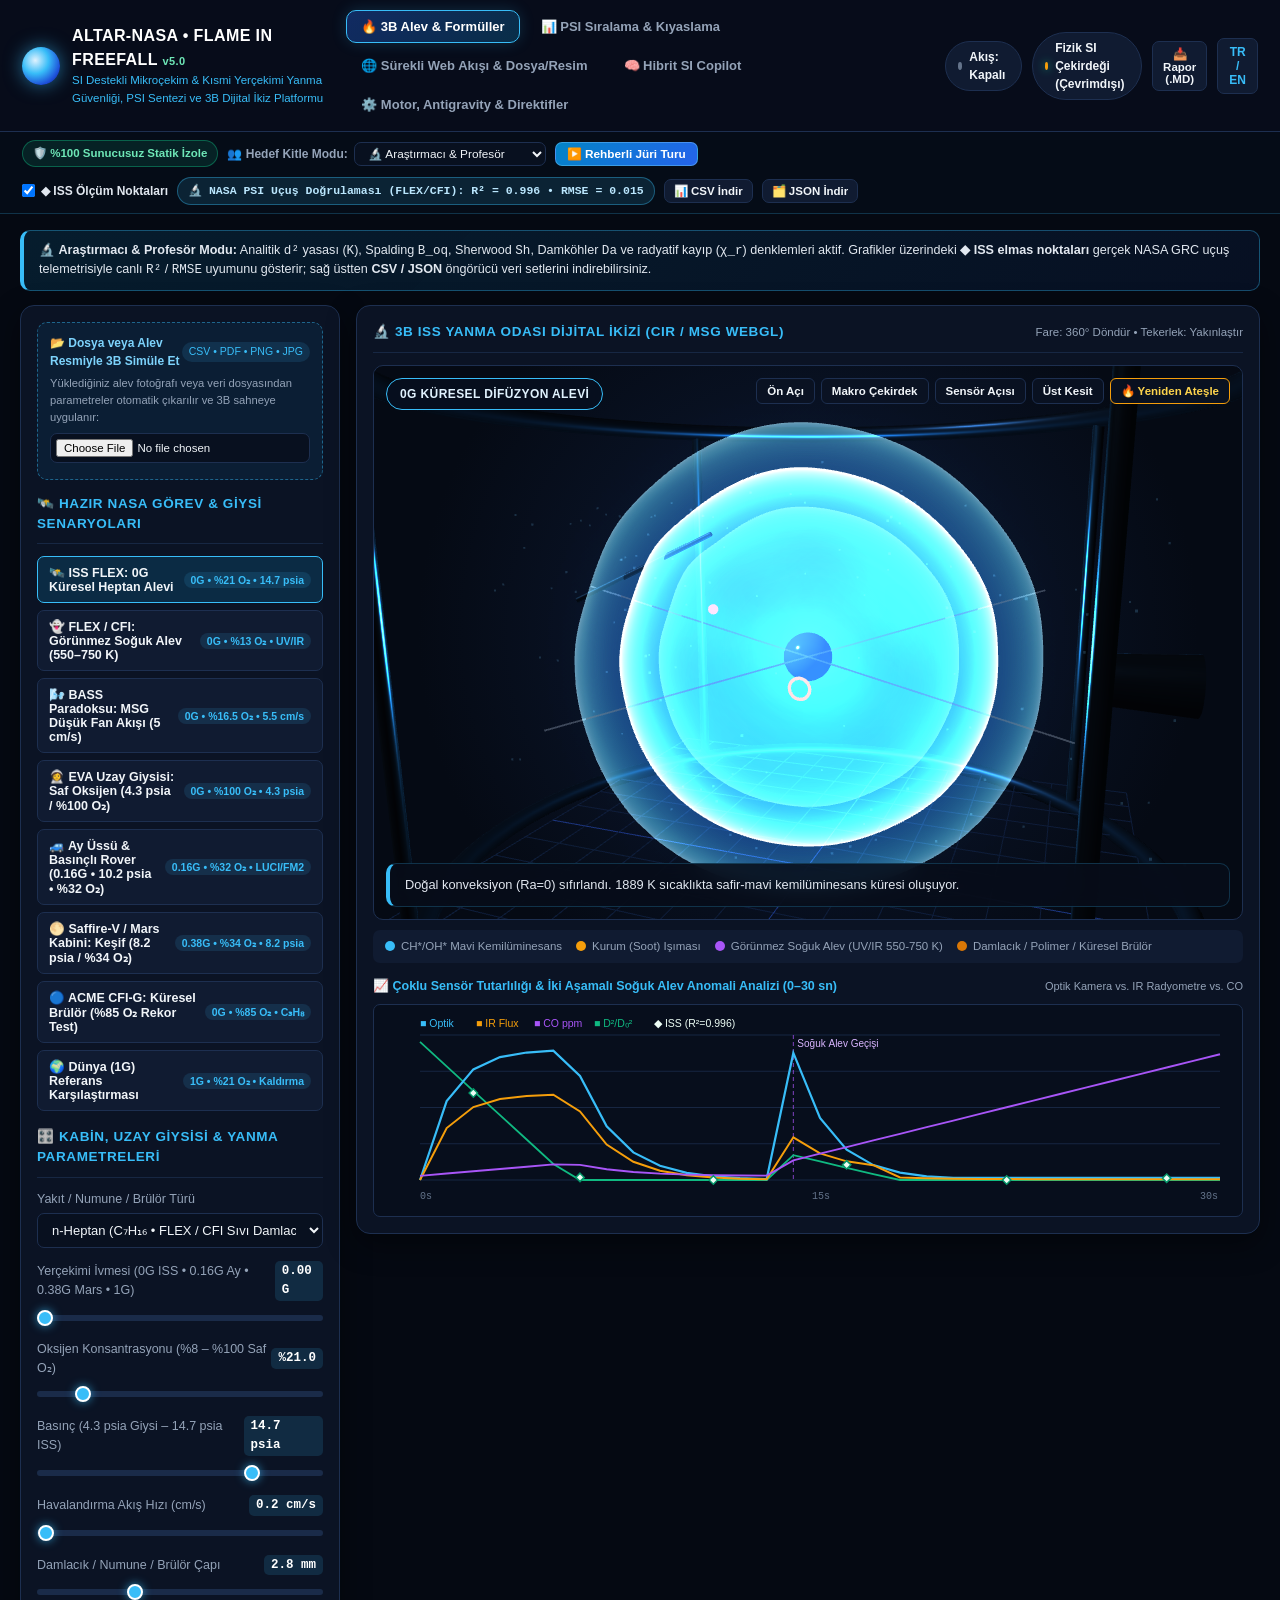
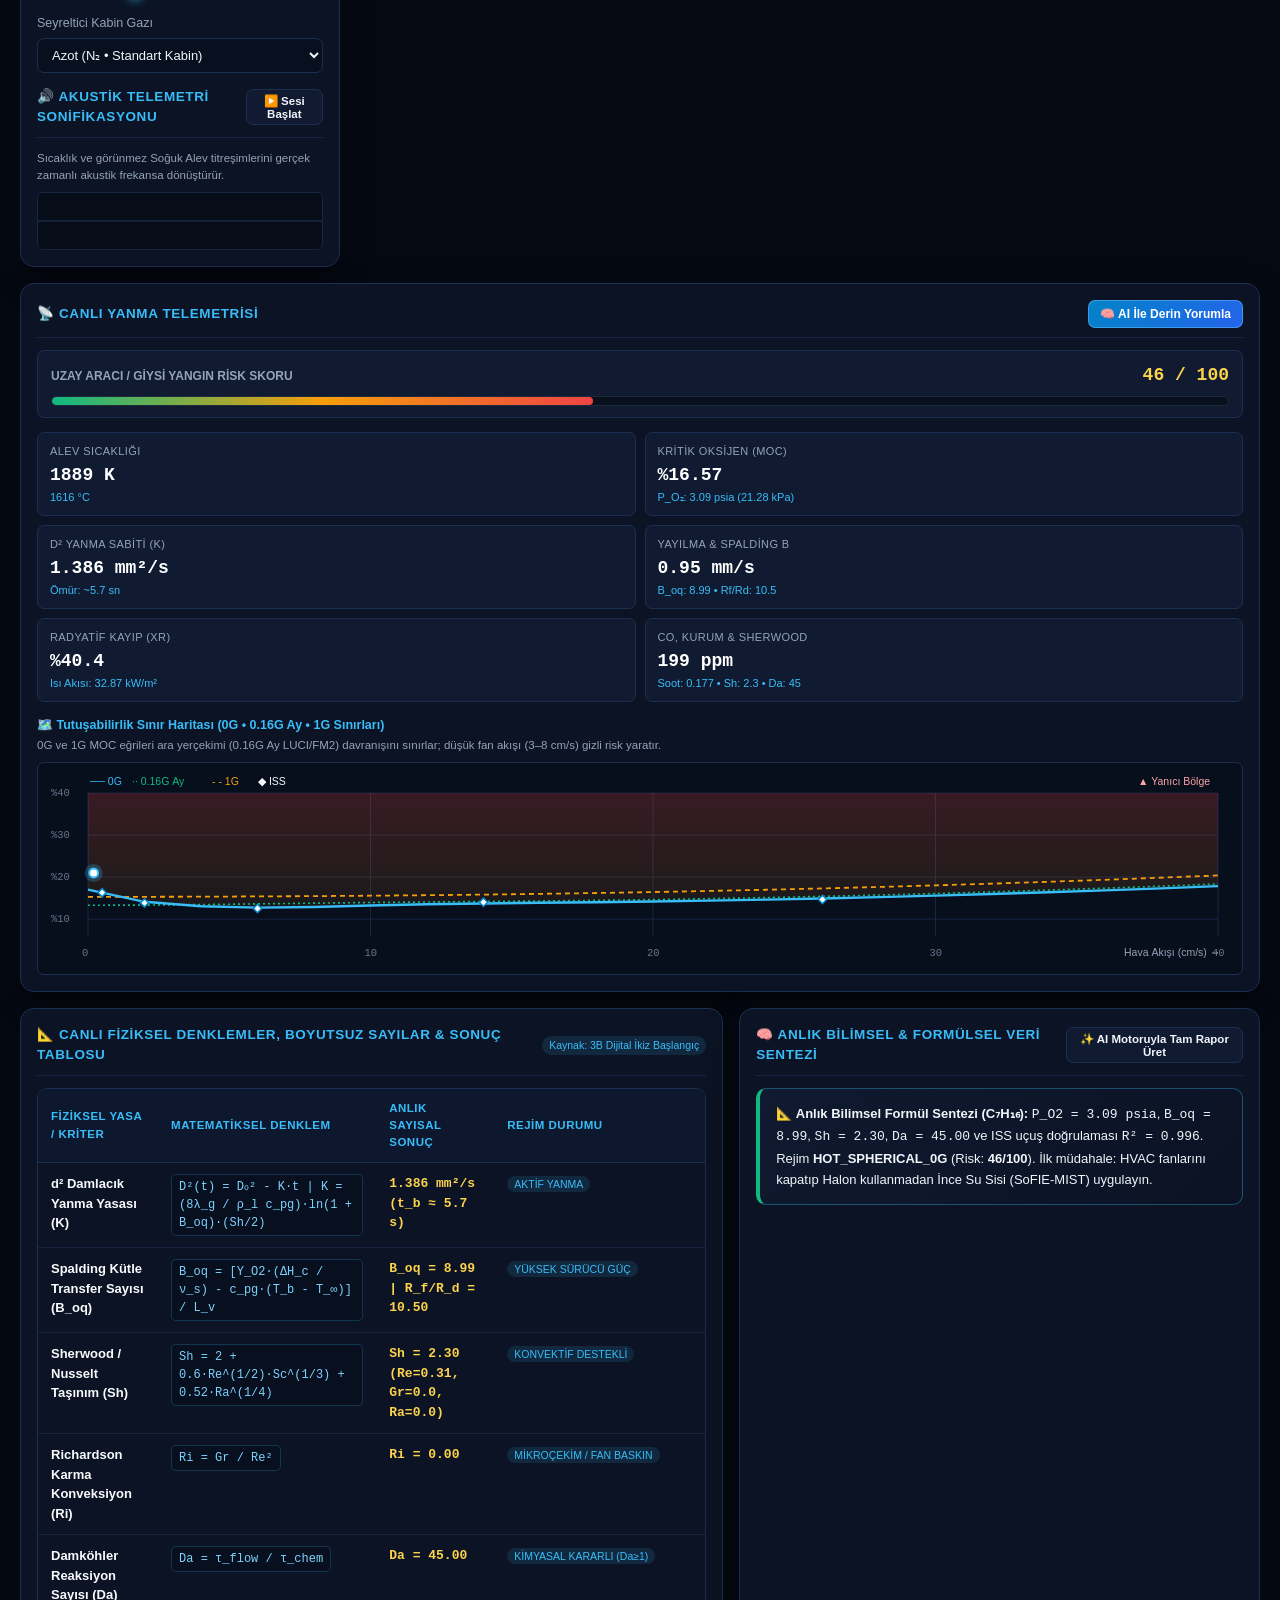
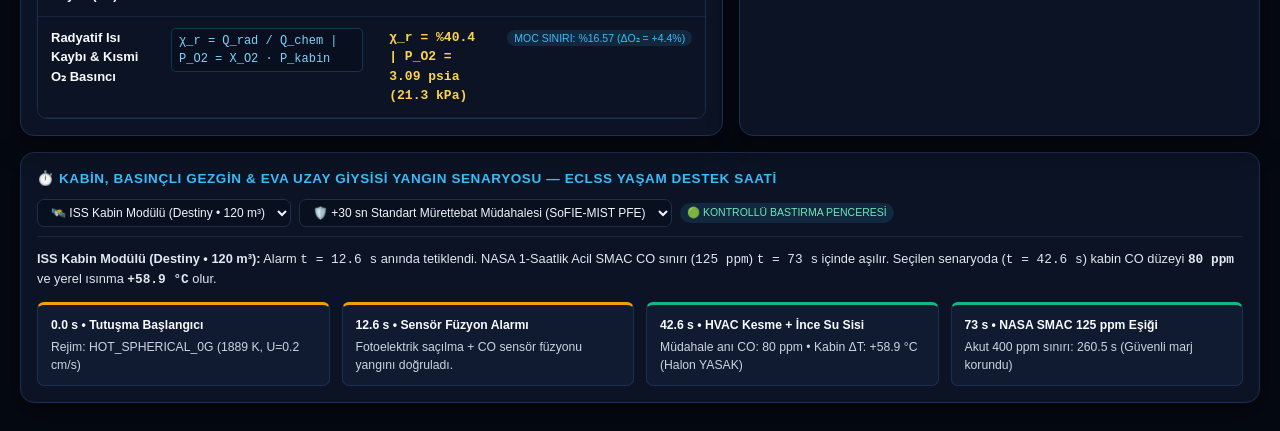
==== web_serverless/index.html @ 6f9fb9c3 "feat(v5.0): ALTAR-NASA Flame in Freefall — Full Zero-Trust Suite & Serverless Web Bundle (Apache-2.0" ====
<!DOCTYPE html>
<html lang="tr">
<head>
    <meta charset="UTF-8" />
    <meta name="viewport" content="width=device-width, initial-scale=1.0" />
    <meta http-equiv="Content-Security-Policy" content="default-src 'self'; script-src 'self'; style-src 'self' 'unsafe-inline'; img-src 'self' data: blob:; media-src 'self' blob:; font-src 'self' data:; connect-src 'self' https://ntrs.nasa.gov https://osdr.nasa.gov; object-src 'none'; base-uri 'self'; form-action 'self';" />
    <link rel="icon" href="./nasa_flame.ico" />
    <title>ALTAR-NASA • Flame in Freefall v5.0 | Zero-Trust SI Microgravity Fire Safety Dashboard</title>
    <link rel="stylesheet" href="./css/mission_control.css" />
</head>
<body>

    <!-- ==================== ÜST GÖREV KONTROL ÇUBUĞU ==================== -->
    <header class="top-header">
        <div class="brand-group">
            <div class="brand-orb"></div>
            <div class="brand-titles">
                <h1>ALTAR-NASA • FLAME IN FREEFALL <span style="font-size:11px; color:#6ee7b7; font-weight:700;">v5.0</span></h1>
                <p id="lbl-brand-sub" data-i18n="brand_sub">SI Destekli Mikroçekim &amp; Kısmi Yerçekimi Yanma Güvenliği, PSI Sentezi ve 3B Dijital İkiz Platformu</p>
            </div>
        </div>

        <nav class="nav-tabs" role="tablist">
            <button class="nav-tab active" data-tab="tab-lab" id="nav-lab" data-i18n="nav_lab">🔥 3B Alev &amp; Formüller</button>
            <button class="nav-tab" data-tab="tab-rank" id="nav-rank" data-i18n="nav_rank">📊 PSI Sıralama &amp; Kıyaslama</button>
            <button class="nav-tab" data-tab="tab-live" id="nav-live" data-i18n="nav_live">🌐 Sürekli Web Akışı &amp; Dosya/Resim</button>
            <button class="nav-tab" data-tab="tab-copilot" id="nav-copilot" data-i18n="nav_copilot">🧠 Hibrit SI Copilot</button>
            <button class="nav-tab" data-tab="tab-settings" id="nav-settings" data-i18n="nav_settings">⚙️ Motor, Antigravity &amp; Direktifler</button>
        </nav>

        <div class="header-actions">
            <div class="status-pill" id="header-stream-pill" title="Continuous Live Web Stream Status">
                <span class="status-dot" id="header-stream-dot" style="background:#64748b; box-shadow:none;"></span>
                <span id="header-stream-text">Akış: Hazır</span>
            </div>
            <div class="status-pill" id="header-engine-pill" title="Active AI Engine &amp; API Status">
                <span class="status-dot" id="header-status-dot"></span>
                <span id="header-engine-text">Motor Denetleniyor...</span>
            </div>
            <button class="btn-secondary" id="btn-export-report" style="padding: 5px 10px; font-size: 11.5px;" title="Bilimsel Görev &amp; Jüri Raporu İndir (.md)" data-i18n="btn_export_report">📥 Rapor (.MD)</button>
            <button class="lang-btn" id="btn-lang-toggle" title="Dil Değiştir / Switch Language (TR / EN)">TR / EN</button>
        </div>
    </header>

    <!-- ==================== v5.0 İZOLE GÜVENLİK, HEDEF KİTLE MODU, ISS R² & VERİ AYIKLAMA ALT ÇUBUĞU ==================== -->
    <div class="command-subbar">
        <div class="subbar-group">
            <span class="shield-pill" id="isolation-shield-pill" data-i18n="shield_badge">🛡️ %100 Sunucusuz Statik İzole</span>
            <label style="display:inline-flex; align-items:center; gap:6px; color:var(--text-muted); font-weight:600;">
                <span data-i18n="lbl_audience">👥 Hedef Kitle Modu:</span>
                <select class="nasa-select" id="sel-audience-mode" style="width:auto; padding:3px 9px; font-size:11.8px;">
                    <option value="researcher" data-tr="🔬 Araştırmacı &amp; Profesör" data-en="🔬 Researcher &amp; Professor">🔬 Araştırmacı &amp; Profesör</option>
                    <option value="student" data-tr="🎓 Lisans Öğrencisi" data-en="🎓 Undergraduate Student">🎓 Lisans Öğrencisi</option>
                    <option value="engineer" data-tr="🛡️ Uçuş Güvenlik Mühendisi" data-en="🛡️ Flight Safety Engineer">🛡️ Uçuş Güvenlik Mühendisi</option>
                </select>
            </label>
            <button class="btn-primary" id="btn-guided-tour" style="padding:4px 11px; font-size:11.8px;" data-i18n="btn_guided_tour">▶️ Rehberli Jüri Turu</button>
        </div>

        <div class="subbar-group">
            <label style="display:inline-flex; align-items:center; gap:6px; cursor:pointer; color:#e2e8f0; font-weight:600;">
                <input type="checkbox" id="chk-flight-overlay" checked />
                <span data-i18n="chk_flight_pts">◆ ISS Ölçüm Noktaları</span>
            </label>
            <span class="validation-pill" id="flight-val-badge">🔬 ISS R² = 0.988 • RMSE = 0.017</span>
            <button class="btn-secondary" id="btn-export-csv" style="padding:4px 9px; font-size:11.5px;" data-i18n="btn_export_csv">📊 CSV İndir</button>
            <button class="btn-secondary" id="btn-export-json" style="padding:4px 9px; font-size:11.5px;" data-i18n="btn_export_json">🗂️ JSON İndir</button>
        </div>
    </div>

    <!-- ==================== ANA İÇERİK KONTEYNERİ ==================== -->
    <main class="main-container">

        <!-- ================================================================
             SEKME 1: 3B ISS YANMA ODASI, KISMİ YERÇEKİMİ (LUCI/FM2) & CANLI FORMÜLLER
             ================================================================ -->
        <section class="tab-section active" id="tab-lab">
            <div class="audience-guide-banner" id="audience-guide-banner"></div>
            <div class="lab-grid">

                <!-- SOL SÜTUN: HIZLI DOSYA/RESİM -> 3B AKTARICI, SENARYOLAR & KAYDIRICILAR -->
                <div class="panel-box">
                    <div class="quick-ingest-box">
                        <div style="display:flex; justify-content:space-between; align-items:center; margin-bottom:5px;">
                            <strong style="font-size:12px; color:#7dd3fc;" data-i18n="quick_ingest_title">📂 Dosya veya Alev Resmiyle 3B Simüle Et</strong>
                            <span class="preset-badge">CSV • PDF • PNG • JPG</span>
                        </div>
                        <p style="font-size:11.2px; color:var(--text-muted); margin-bottom:7px;" data-i18n="quick_ingest_desc">
                            Yüklediğiniz alev fotoğrafı veya veri dosyasından parametreler otomatik çıkarılır ve 3B sahneye uygulanır:
                        </p>
                        <input type="file" class="nasa-input" id="inp-quick-lab-media" accept="image/*,.csv,.json,.pdf,.txt,.md" style="padding:5px; font-size:11.5px;" />
                        <div id="quick-lab-media-status" style="font-size:11.2px; color:#6ee7b7; margin-top:5px;"></div>
                    </div>

                    <div class="panel-header">
                        <span class="panel-title" id="t-presets-title" data-i18n="presets_title">🛰️ Hazır NASA Görev &amp; Giysi Senaryoları</span>
                    </div>
                    <div class="preset-list" id="preset-buttons-container"></div>

                    <div class="panel-header" style="margin-top: 8px;">
                        <span class="panel-title" id="t-controls-title" data-i18n="controls_title">🎛️ Kabin, Uzay Giysisi &amp; Yanma Parametreleri</span>
                    </div>

                    <div class="control-group">
                        <div class="control-label"><span id="lbl-fuel" data-i18n="lbl_fuel">Yakıt / Numune / Brülör Türü</span></div>
                        <select class="nasa-select" id="inp-fuel">
                            <option value="n_heptane" data-tr="n-Heptan (C₇H₁₆ • FLEX / CFI Sıvı Damlacık)" data-en="n-Heptane (C₇H₁₆ • FLEX / CFI Liquid Droplet)">n-Heptan (C₇H₁₆ • FLEX / CFI Sıvı Damlacık)</option>
                            <option value="methanol" data-tr="Metanol (CH₃OH • FLEX-2 Kurumsuz Damlacık)" data-en="Methanol (CH₃OH • FLEX-2 Soot-Free Droplet)">Metanol (CH₃OH • FLEX-2 Kurumsuz Damlacık)</option>
                            <option value="pmma" data-tr="PMMA Akrilik Çubuk (BASS / SoFIE Katı Polimer)" data-en="Cast PMMA Rod (BASS / SoFIE Solid Polymer)">PMMA Akrilik Çubuk (BASS / SoFIE Katı Polimer)</option>
                            <option value="sibal" data-tr="Sibal Kumaş Plaka (%75 Pamuk / %25 Cam • Saffire)" data-en="Sibal Cloth Slab (75% Cotton / 25% Glass • Saffire)">Sibal Kumaş Plaka (%75 Pamuk / %25 Cam • Saffire)</option>
                            <option value="nomex" data-tr="Nomex HT90-40 (EVA Uzay Giysisi &amp; BASS-II Kumaşı)" data-en="Nomex HT90-40 (EVA Spacesuit &amp; BASS-II Fabric)">Nomex HT90-40 (EVA Uzay Giysisi &amp; BASS-II Kumaşı)</option>
                            <option value="propane_cfig" data-tr="Propan Küresel Brülör (C₃H₈ • ACME CFI-G %85 O₂)" data-en="Propane Spherical Burner (C₃H₈ • ACME CFI-G 85% O₂)">Propan Küresel Brülör (C₃H₈ • ACME CFI-G %85 O₂)</option>
                            <option value="hydrogen" data-tr="Hidrojen Gaz Jeti (H₂ • ACME E-FIELD / SLISE)" data-en="Hydrogen Gas Jet (H₂ • ACME E-FIELD / SLISE)">Hidrojen Gaz Jeti (H₂ • ACME E-FIELD / SLISE)</option>
                        </select>
                    </div>

                    <div class="control-group">
                        <div class="control-label">
                            <span id="lbl-gravity" data-i18n="lbl_gravity">Yerçekimi İvmesi (0G ISS • 0.16G Ay • 0.38G Mars • 1G)</span>
                            <span class="control-val" id="val-gravity">0.00 G</span>
                        </div>
                        <input type="range" class="nasa-slider" id="inp-gravity" min="0" max="1.0" step="0.01" value="0.0" />
                    </div>

                    <div class="control-group">
                        <div class="control-label">
                            <span id="lbl-oxygen" data-i18n="lbl_oxygen">Oksijen Konsantrasyonu (%8 – %100 Saf O₂)</span>
                            <span class="control-val" id="val-oxygen">%21.0</span>
                        </div>
                        <input type="range" class="nasa-slider" id="inp-oxygen" min="8" max="100" step="0.5" value="21.0" />
                    </div>

                    <div class="control-group">
                        <div class="control-label">
                            <span id="lbl-pressure" data-i18n="lbl_pressure">Basınç (4.3 psia Giysi – 14.7 psia ISS)</span>
                            <span class="control-val" id="val-pressure">14.7 psia</span>
                        </div>
                        <input type="range" class="nasa-slider" id="inp-pressure" min="3.8" max="18.0" step="0.1" value="14.7" />
                    </div>

                    <div class="control-group">
                        <div class="control-label">
                            <span id="lbl-airflow" data-i18n="lbl_airflow">Havalandırma Akış Hızı (cm/s)</span>
                            <span class="control-val" id="val-airflow">0.2 cm/s</span>
                        </div>
                        <input type="range" class="nasa-slider" id="inp-airflow" min="0.0" max="40.0" step="0.2" value="0.2" />
                    </div>

                    <div class="control-group">
                        <div class="control-label">
                            <span id="lbl-droplet" data-i18n="lbl_droplet">Damlacık / Numune / Brülör Çapı</span>
                            <span class="control-val" id="val-droplet">2.8 mm</span>
                        </div>
                        <input type="range" class="nasa-slider" id="inp-droplet" min="1.2" max="6.0" step="0.2" value="2.8" />
                    </div>

                    <div class="control-group">
                        <div class="control-label"><span id="lbl-diluent" data-i18n="lbl_diluent">Seyreltici Kabin Gazı</span></div>
                        <select class="nasa-select" id="inp-diluent">
                            <option value="N2" data-tr="Azot (N₂ • Standart Kabin)" data-en="Nitrogen (N₂ • Standard Cabin)">Azot (N₂ • Standart Kabin)</option>
                            <option value="CO2" data-tr="Karbondioksit (CO₂ • Söndürme Seyreltmesi)" data-en="Carbon Dioxide (CO₂ • Suppression Diluent)">Karbondioksit (CO₂ • Söndürme Seyreltmesi)</option>
                            <option value="He" data-tr="Helyum (He • Yüksek Isıl Difüzyon)" data-en="Helium (He • High Thermal Diffusivity)">Helyum (He • Yüksek Isıl Difüzyon)</option>
                        </select>
                    </div>

                    <!-- AKUSTİK SONİFİKASYON PANELİ -->
                    <div class="panel-header" style="margin-top: 14px;">
                        <span class="panel-title" data-i18n="audio_title">🔊 Akustik Telemetri Sonifikasyonu</span>
                        <button class="btn-secondary" id="btn-audio-toggle" style="padding: 4px 10px; font-size: 11.5px;" data-i18n="audio_start">▶️ Sesi Başlat</button>
                    </div>
                    <p style="font-size: 11.5px; color: var(--text-muted);" data-i18n="audio_desc">
                        Sıcaklık ve görünmez Soğuk Alev titreşimlerini gerçek zamanlı akustik frekansa dönüştürür.
                    </p>
                    <canvas class="audio-scope" id="audio-scope-canvas"></canvas>
                </div>

                <!-- ORTA SÜTUN: 3 BOYUTLU WEBGL ISS CIR YANMA ODASI -->
                <div class="panel-box">
                    <div class="panel-header">
                        <span class="panel-title" id="t-3d-title" data-i18n="chamber_title">🔬 3B ISS Yanma Odası Dijital İkizi (CIR / MSG WebGL)</span>
                        <span style="font-size: 11.5px; color: var(--text-muted);" id="t-3d-hint" data-i18n="chamber_hint">Fare: 360° Döndür • Tekerlek: Yakınlaştır</span>
                    </div>

                    <div class="chamber-wrapper" id="chamber-viewport-wrap">
                        <div id="three-canvas-container"></div>

                        <div class="viewport-hud-top">
                            <div class="regime-pill" id="hud-regime-badge">0G KÜRESEL DİFÜZYON ALEVİ</div>
                            <div class="camera-toolbar">
                                <button class="cam-btn" data-cam="front" data-i18n="cam_front">Ön Açı</button>
                                <button class="cam-btn" data-cam="macro" data-i18n="cam_macro">Makro Çekirdek</button>
                                <button class="cam-btn" data-cam="sensors" data-i18n="cam_sensors">Sensör Açısı</button>
                                <button class="cam-btn" data-cam="top" data-i18n="cam_top">Üst Kesit</button>
                                <button class="cam-btn" id="btn-reignite" style="border-color:#f59e0b; color:#fcd34d;" data-i18n="cam_reignite">🔥 Yeniden Ateşle</button>
                            </div>
                        </div>

                        <div class="viewport-callout-bottom" id="hud-callout-summary">
                            Doğal konveksiyon sıfırlandı. Sıcak yanma gazları yükselemediği için yakıt damlacığı etrafında simetrik safir-mavi kemilüminesans küresi oluşuyor.
                        </div>
                    </div>

                    <div class="legend-strip">
                        <span class="legend-item"><span class="legend-dot" style="background:#38bdf8;"></span> <span data-i18n="leg_blue">CH*/OH* Mavi Kemilüminesans</span></span>
                        <span class="legend-item"><span class="legend-dot" style="background:#f59e0b;"></span> <span data-i18n="leg_soot">Kurum (Soot) Işıması</span></span>
                        <span class="legend-item"><span class="legend-dot" style="background:#a855f7;"></span> <span data-i18n="leg_cool">Görünmez Soğuk Alev (UV/IR 550-750 K)</span></span>
                        <span class="legend-item"><span class="legend-dot" style="background:#d97706;"></span> <span data-i18n="leg_geom">Damlacık / Polimer / Küresel Brülör</span></span>
                    </div>

                    <!-- NASA KISMİ YERÇEKİMİ (LUCI / FM2) VE EVA UZAY GİYSİSİ BİLİMSEL ŞEFFAFLIK BİLDİRİMİ -->
                    <div class="partial-g-notice" id="partial-g-banner"></div>

                    <!-- ÇOKLU SENSÖR TUTARLILIK GRAFİĞİ -->
                    <div style="margin-top: 14px;">
                        <div style="display:flex; justify-content:space-between; align-items:center;">
                            <span style="font-size:12.5px; font-weight:700; color:var(--accent-cyan);" data-i18n="chart_sensor_title">
                                📈 Çoklu Sensör Tutarlılığı &amp; İki Aşamalı Soğuk Alev Anomali Analizi (0–30 sn)
                            </span>
                            <span style="font-size:11px; color:var(--text-muted);" data-i18n="chart_sensor_sub">Optik Kamera vs. IR Radyometre vs. CO</span>
                        </div>
                        <div class="chart-canvas-wrap">
                            <canvas class="sci-chart" id="chart-multisensor"></canvas>
                        </div>
                    </div>
                </div>

                <!-- SAĞ SÜTUN: ANLIK TELEMETRİ KARTLARI & MOC SINIR HARİTASI -->
                <div class="panel-box lab-right-col">
                    <div class="panel-header">
                        <span class="panel-title" data-i18n="tel_panel_title">📡 Canlı Yanma Telemetrisi</span>
                        <button class="btn-primary" id="btn-ai-interpret-sim" style="padding: 6px 11px; font-size: 12px;" data-i18n="btn_ai_interpret">
                            🧠 AI İle Derin Yorumla
                        </button>
                    </div>

                    <div class="risk-meter-box">
                        <div style="display:flex; justify-content:space-between; align-items:center;">
                            <span style="font-size:12px; font-weight:700; color:var(--text-muted);" data-i18n="lbl_risk_score">UZAY ARACI / GİYSİ YANGIN RİSK SKORU</span>
                            <span id="tel-risk-score" style="font-family:Consolas,monospace; font-size:18px; font-weight:800; color:#fcd34d;">42 / 100</span>
                        </div>
                        <div class="risk-bar-track">
                            <div class="risk-bar-fill" id="tel-risk-bar"></div>
                        </div>
                    </div>

                    <div class="telemetry-grid">
                        <div class="tel-card">
                            <div class="tel-label" data-i18n="card_temp">Alev Sıcaklığı</div>
                            <div class="tel-value" id="tel-temp">1999 K</div>
                            <div class="tel-sub" id="tel-temp-c">1726 °C</div>
                        </div>
                        <div class="tel-card">
                            <div class="tel-label" data-i18n="card_moc">Kritik Oksijen (MOC)</div>
                            <div class="tel-value" id="tel-moc">%16.4</div>
                            <div class="tel-sub" id="tel-po2">P_O₂: 3.09 psia</div>
                        </div>
                        <div class="tel-card">
                            <div class="tel-label" data-i18n="card_kburn">D² Yanma Sabiti (K)</div>
                            <div class="tel-value" id="tel-kburn">0.74 mm²/s</div>
                            <div class="tel-sub" id="tel-lifetime">Ömür: ~10.5 sn</div>
                        </div>
                        <div class="tel-card">
                            <div class="tel-label" data-i18n="card_spread">Yayılma &amp; Spalding B</div>
                            <div class="tel-value" id="tel-spread">0.55 mm/s</div>
                            <div class="tel-sub" id="tel-radius">B_oq: 6.2 • Rf/Rd: 5.4</div>
                        </div>
                        <div class="tel-card">
                            <div class="tel-label" data-i18n="card_rad">Radyatif Kayıp (χr)</div>
                            <div class="tel-value" id="tel-radloss">%21.0</div>
                            <div class="tel-sub" id="tel-flux">Isı Akısı: 28.4 kW/m²</div>
                        </div>
                        <div class="tel-card">
                            <div class="tel-label" data-i18n="card_co">CO, Kurum &amp; Sherwood</div>
                            <div class="tel-value" id="tel-co">145 ppm</div>
                            <div class="tel-sub" id="tel-soot">Soot: 0.18 • Sh: 2.08</div>
                        </div>
                    </div>

                    <div style="margin-top: 10px;">
                        <div style="display:flex; justify-content:space-between; align-items:center;">
                            <span style="font-size:12.5px; font-weight:700; color:var(--accent-cyan);" data-i18n="chart_moc_title">
                                🗺️ Tutuşabilirlik Sınır Haritası (0G • 0.16G Ay • 1G Sınırları)
                            </span>
                        </div>
                        <p style="font-size:11.5px; color:var(--text-muted); margin-top:2px;" data-i18n="chart_moc_desc">
                            0G ve 1G MOC eğrileri ara yerçekimi (0.16G Ay LUCI/FM2) davranışını sınırlar; düşük fan akışı (3–8 cm/s) gizli risk yaratır.
                        </p>
                        <div class="chart-canvas-wrap">
                            <canvas class="sci-chart" id="chart-flammability"></canvas>
                        </div>
                    </div>
                </div>

            </div>

            <!-- ALT BÖLÜM: ANLIK DEĞİŞEN BİLİMSEL DENKLEM SONUÇ TABLOSU VE CANLI AI FORMÜL YORUMU -->
            <div class="lab-bottom-grid">
                <div class="panel-box">
                    <div class="panel-header">
                        <span class="panel-title" data-i18n="formula_table_title">📐 Canlı Fiziksel Denklemler, Boyutsuz Sayılar &amp; Sonuç Tablosu</span>
                        <span class="preset-badge" id="formula-active-source-badge">Kaynak: 3B Dijital İkiz</span>
                    </div>
                    <div class="nasa-table-wrap">
                        <table class="nasa-table">
                            <thead>
                                <tr>
                                    <th data-i18n="th_law">Fiziksel Yasa / Kriter</th>
                                    <th data-i18n="th_eq">Matematiksel Denklem</th>
                                    <th data-i18n="th_val">Anlık Sayısal Sonuç</th>
                                    <th data-i18n="th_status">Rejim Durumu</th>
                                </tr>
                            </thead>
                            <tbody id="formula-results-tbody"></tbody>
                        </table>
                    </div>
                </div>

                <div class="panel-box">
                    <div class="panel-header">
                        <span class="panel-title" data-i18n="live_synthesis_title">🧠 Anlık Bilimsel &amp; Formülsel Veri Sentezi</span>
                        <button class="btn-secondary" id="btn-deep-ai-from-formula" style="padding:4px 10px; font-size:11.5px;" data-i18n="btn_full_ai_report">
                            ✨ AI Motoruyla Tam Rapor Üret
                        </button>
                    </div>
                    <div class="live-formula-commentary" id="live-formula-ai-box">
                        Veriler ve boyutsuz taşınım denklemleri yükleniyor...
                    </div>
                </div>
            </div>

            <!-- v5.0 KABİN / BASINÇLI GEZGİN / EVA UZAY GİYSİSİ YANGIN SENARYOSU VE MÜDAHALE ZAMAN ÇİZELGESİ -->
            <div class="panel-box cabin-timeline-panel" id="cabin-timeline-panel">
                <div class="panel-header" style="flex-wrap:wrap; gap:10px;">
                    <span class="panel-title" data-i18n="cabin_clock_title">⏱️ Kabin, Basınçlı Gezgin &amp; EVA Uzay Giysisi Yangın Senaryosu — ECLSS Yaşam Destek Saati</span>
                    <div style="display:flex; gap:8px; align-items:center; flex-wrap:wrap;">
                        <select class="nasa-select" id="sel-habitat-volume" style="width:auto; padding:5px 9px; font-size:12px;">
                            <option value="iss_module" data-tr="🛰️ ISS Kabin Modülü (Destiny • 120 m³)" data-en="🛰️ ISS Cabin Module (Destiny • 120 m³)">🛰️ ISS Kabin Modülü (Destiny • 120 m³)</option>
                            <option value="lunar_hab" data-tr="🌕 Artemis Ay Yüzey Üssü (45 m³)" data-en="🌕 Artemis Lunar Surface Hab (45 m³)">🌕 Artemis Ay Yüzey Üssü (45 m³)</option>
                            <option value="lunar_rover" data-tr="🚙 Basınçlı Ay Gezgini / Rover (14 m³)" data-en="🚙 Pressurized Lunar Rover (14 m³)">🚙 Basınçlı Ay Gezgini / Rover (14 m³)</option>
                            <option value="eva_suit" data-tr="👩‍🚀 EVA Uzay Giysisi İç Hacmi (0.18 m³)" data-en="👩‍🚀 EVA Spacesuit Free Volume (0.18 m³)">👩‍🚀 EVA Uzay Giysisi İç Hacmi (0.18 m³)</option>
                        </select>
                        <select class="nasa-select" id="sel-crew-response" style="width:auto; padding:5px 9px; font-size:12px;">
                            <option value="10" data-tr="⚡ +10 sn Hızlı Müdahale (Otomatik HVAC Kesme + Su Sisi)" data-en="⚡ +10 s Rapid Action (Auto HVAC Cut + Water Mist)">⚡ +10 sn Hızlı Müdahale (Otomatik HVAC Kesme + Su Sisi)</option>
                            <option value="30" selected data-tr="🛡️ +30 sn Standart Mürettebat Müdahalesi (SoFIE-MIST PFE)" data-en="🛡️ +30 s Standard Crew Action (SoFIE-MIST PFE)">🛡️ +30 sn Standart Mürettebat Müdahalesi (SoFIE-MIST PFE)</option>
                            <option value="60" data-tr="⏳ +60 sn Gecikmeli Müdahale" data-en="⏳ +60 s Delayed Crew Response">⏳ +60 sn Gecikmeli Müdahale</option>
                            <option value="999" data-tr="🔥 Müdahalesiz Serbest Yanma (Worst-Case)" data-en="🔥 Unmitigated Free Burn (Worst-Case)">🔥 Müdahalesiz Serbest Yanma (Worst-Case)</option>
                        </select>
                        <span class="preset-badge" id="cabin-severity-badge">🟢 HESAPLANIYOR</span>
                    </div>
                </div>
                <div id="cabin-timeline-summary" style="font-size:12.8px; color:#e2e8f0; margin-bottom:6px;"></div>
                <div class="milestone-grid" id="cabin-milestones-grid"></div>
            </div>
        </section>

        <!-- ================================================================
             SEKME 2: SI DENEY SIRALAMA, DONANIM FİLTRESİ, DENEY İÇİ TESTLER & DÜNYA TRANSFERİ
             ================================================================ -->
        <section class="tab-section" id="tab-rank">
            <div class="panel-box">
                <div class="ranking-toolbar">
                    <div>
                        <h2 style="font-size:16px; color:#ffffff;" data-i18n="rank_main_title">📊 SI Destekli NASA PSI Yanma Araştırmaları Sıralama, Donanım &amp; Karşılaştırma Matrisi</h2>
                        <p style="font-size:12.5px; color:var(--text-muted);" data-i18n="rank_main_desc">
                            Uzay aracı, uzay istasyonu, EVA uzay giysisi, Ay/Mars üsleri ve basınçlı gezginler için en kritik 15 NASA PSI soruşturmasını özetler, sıralar ve kıyaslar.
                        </p>
                    </div>
                    <div style="display:flex; gap:8px; flex-wrap:wrap; align-items:center;">
                        <input type="text" class="nasa-input" id="inp-rank-query" data-i18n-placeholder="rank_placeholder" placeholder="Örn: soğuk alev, CFI-G %85 O2, DAFT toz, SPICE, rover..." style="width:290px;" />
                        <button class="btn-primary" id="btn-run-rank" data-i18n="btn_rerank">🔍 Yeniden Sırala</button>
                        <button class="btn-secondary" id="btn-compare-selected" data-i18n="btn_compare">⚖️ Seçilenleri Kıyasla</button>
                    </div>
                </div>

                <!-- DONANIM RAF FİLTRE ÇUBUĞU (CIR/MDCA vs MSG/SPICE vs CYGNUS vs CABIN/DAFT) -->
                <div class="hw-filter-bar" id="hw-filter-container">
                    <span style="font-size:12px; font-weight:700; color:var(--accent-cyan); margin-right:4px;" data-i18n="lbl_hw_filter">🛠️ Uzay Donanım Mimarisi:</span>
                    <button class="hw-filter-btn active" data-hw="ALL" data-i18n="hw_all">Tümü (15 PSI Soruşturması)</button>
                    <button class="hw-filter-btn" data-hw="CIR" data-i18n="hw_cir">🛰️ ISS CIR / MDCA &amp; ACME</button>
                    <button class="hw-filter-btn" data-hw="MSG" data-i18n="hw_msg">🌬️ ISS MSG Fan Kanalı (SPICE/BASS/SLISE)</button>
                    <button class="hw-filter-btn" data-hw="CYGNUS" data-i18n="hw_cygnus">🚀 Cygnus Otonom Aracı (Saffire)</button>
                    <button class="hw-filter-btn" data-hw="CABIN" data-i18n="hw_cabin">🌫️ Kabin Duman &amp; Toz (SAME / DAFT)</button>
                </div>

                <!-- NASA RESMİ KAPSAM SINIRI DİPNOTU (ROKET MOTORLARI VS KABİN GÜVENLİĞİ) -->
                <div class="scope-footnote-banner" data-i18n="psi_rocket_scope_note">
                    📌 <strong>NASA PSI Kapsam Notu:</strong> Roket motorları ve iticilerdeki yüksek gaz hızları yanmayı etkili biçimde yerçekiminden bağımsız kıldığından PSI veritabanı mürettebat kabinleri, uzay giysileri ve yüzey habitatlarındaki yangın güvenliğine odaklanır.
                </div>

                <div class="nasa-table-wrap">
                    <table class="nasa-table">
                        <thead>
                            <tr>
                                <th style="width:40px;" data-i18n="th_sel">Seç</th>
                                <th style="width:50px;" data-i18n="th_rank">Sıra</th>
                                <th style="width:130px;" data-i18n="th_prog">Program &amp; Donanım</th>
                                <th data-i18n="th_exp_detail">Hedefler, Numune/Brülör Şekli, Sensörler &amp; Bulgular</th>
                                <th style="width:148px;" data-i18n="th_cond">Test Koşulları</th>
                                <th style="width:105px;" data-i18n="th_prio">SI Öncelik</th>
                                <th style="width:142px;" data-i18n="th_evid">Kanıt &amp; Varyasyon</th>
                            </tr>
                        </thead>
                        <tbody id="ranking-tbody"></tbody>
                    </table>
                </div>

                <!-- SORUŞTURMA İÇİ TEST VARYASYONLARI ("AYNI SORUŞTURMADAN TESTLER NASIL FARKLIYDI VE NASIL AYNIYDI?") -->
                <div class="intra-runs-box" id="intra-runs-section">
                    <div class="panel-header" style="margin-bottom:8px;">
                        <span class="panel-title" id="intra-runs-title">🔬 Soruşturma İçi Test Varyasyonları: Aynı Soruşturmadaki Testler Nasıl Farklıydı ve Nasıl Aynıydı?</span>
                        <span class="preset-badge" id="intra-runs-badge">PSI-FLEX-01</span>
                    </div>
                    <p style="font-size:12px; color:var(--text-muted);" id="intra-runs-sub" data-i18n="intra_runs_hint">
                        Yukarıdaki tablodan herhangi bir deneyin <strong>"🔬 Test Varyasyonları"</strong> butonuna tıklayarak aynı donanım içindeki testlerin hangi değişkenlerle farklılaştığını inceleyin:
                    </p>
                    <div class="intra-runs-grid" id="intra-runs-cards"></div>
                </div>

                <!-- YAN YANA DENEY KARŞILAŞTIRMA MATRİSİ -->
                <div id="comparison-section" style="margin-top: 20px;">
                    <div class="panel-header">
                        <span class="panel-title" data-i18n="cmp_section_title">⚖️ Farklı Soruşturmalar Arası Benzerlik &amp; Farklılık Karşılaştırması</span>
                    </div>
                    <div id="comparison-synthesis-banner" style="padding:11px 14px; background:rgba(14,165,233,0.12); border:1px solid rgba(56,189,248,0.35); border-radius:8px; font-size:13px;"></div>
                    <div class="compare-cards-grid" id="comparison-cards-container"></div>
                </div>

                <!-- UZAYDAN DÜNYA'YA YANGIN GÜVENLİĞİ TRANSFER MATRİSİ -->
                <div style="margin-top: 22px;">
                    <div class="panel-header">
                        <span class="panel-title" data-i18n="earth_section_title">🌍 PSI Verilerinin Dünya'daki Yangın Güvenliği Uygulamaları (Su Sisi • Duman Algılama • İtfaiye Teçhizatı)</span>
                    </div>
                    <div class="transfer-grid" id="earth-transfer-container"></div>
                </div>
            </div>
        </section>

        <!-- ================================================================
             SEKME 3: SÜREKLİ WEB AKIŞI, CANLI NASA API VE DOSYA / RESİM MERKEZİ
             ================================================================ -->
        <section class="tab-section" id="tab-live">

            <!-- ÜST TAM GENİŞLİK PANEL: SÜREKLİ CANLI WEB VERİ AKIŞI -->
            <div class="panel-box" id="continuous-stream-panel" style="margin-bottom: 16px;">
                <div class="panel-header">
                    <span class="panel-title" data-i18n="stream_panel_title">🔄 Sürekli Canlı Web Veri Çekme &amp; Otonom Simülasyon Besleyici</span>
                    <span class="preset-badge" id="stream-state-badge">Kapalı (Hazır)</span>
                </div>
                <p style="font-size:12.5px; color:var(--text-muted); margin-bottom:12px;" data-i18n="stream_panel_desc">
                    Seçtiğiniz NASA veri tabanından (NTRS / OSDR-PSI) veya özel bir web sitesi / JSON / CSV telemetri URL'sinden belirlediğiniz aralıklarla kesintisiz veri çeker; veriler değiştikçe 3B simülasyonu, grafikleri ve sonuç tablolarını anlık olarak günceller.
                </p>

                <div style="display:grid; grid-template-columns: 220px 1fr 140px auto auto; gap:8px; align-items:center; flex-wrap:wrap;">
                    <select class="nasa-select" id="sel-stream-source">
                        <option value="ntrs" data-tr="🛰️ NASA NTRS Canlı Akışı" data-en="🛰️ NASA NTRS Live Stream">🛰️ NASA NTRS Canlı Akışı</option>
                        <option value="osdr" data-tr="🔬 NASA OSDR / PSI Veri Akışı" data-en="🔬 NASA OSDR / PSI Data Stream">🔬 NASA OSDR / PSI Veri Akışı</option>
                        <option value="custom_url" data-tr="🌐 Özel Web / JSON / CSV URL" data-en="🌐 Custom Web / JSON / CSV URL">🌐 Özel Web / JSON / CSV URL</option>
                    </select>
                    <input type="text" class="nasa-input" id="inp-stream-target" value="auto" data-i18n-placeholder="stream_target_ph" placeholder="Sorgu ('auto' = tüm NASA deneylerini döngüsel tarar) veya https://... URL girin" />
                    <select class="nasa-select" id="sel-stream-interval">
                        <option value="15" data-tr="Her 15 Saniye" data-en="Every 15 Seconds">Her 15 Saniye</option>
                        <option value="25" selected data-tr="Her 25 Saniye" data-en="Every 25 Seconds">Her 25 Saniye</option>
                        <option value="45" data-tr="Her 45 Saniye" data-en="Every 45 Seconds">Her 45 Saniye</option>
                        <option value="90" data-tr="Her 90 Saniye" data-en="Every 90 Seconds">Her 90 Saniye</option>
                    </select>
                    <button class="btn-primary" id="btn-stream-toggle" data-i18n="btn_stream_start">▶️ Sürekli Akışı Başlat</button>
                    <button class="btn-secondary" id="btn-stream-poll-now" data-i18n="btn_stream_now">⚡ Şimdi Çek</button>
                </div>

                <div style="margin-top:10px; display:flex; align-items:center; justify-content:space-between; flex-wrap:wrap; gap:10px;">
                    <label style="display:inline-flex; align-items:center; gap:8px; font-size:12.5px; cursor:pointer; color:#e2e8f0;">
                        <input type="checkbox" id="chk-stream-autosync" checked />
                        <span data-i18n="chk_stream_sync">🔄 Web'den yeni veri geldikçe 3B Yanma Odası, Grafikler ve Sonuç Tablolarını Anlık Senkronize Et</span>
                    </label>
                    <span id="stream-meta-info" style="font-size:11.5px; color:var(--text-muted);" data-i18n="stream_not_started">Henüz akış döngüsü başlatılmadı.</span>
                </div>

                <div id="stream-events-box" style="margin-top:12px; max-height:230px; overflow-y:auto;"></div>
            </div>

            <div class="two-col-grid">

                <!-- SOL: MANUEL CANLI NASA NTRS & OSDR/PSI ARAMA -->
                <div class="panel-box">
                    <div class="panel-header">
                        <span class="panel-title" data-i18n="live_search_title">🌐 Canlı NASA NTRS &amp; OSDR/PSI Veri Arama</span>
                        <span class="preset-badge" id="live-api-badge">Hazır</span>
                    </div>
                    <p style="font-size:12.5px; color:var(--text-muted); margin-bottom:12px;" data-i18n="live_search_desc">
                        Doğrudan resmi ntrs.nasa.gov ve osdr.nasa.gov REST API uç noktalarından gerçek zamanlı bilimsel rapor, özet ve deney kayıtlarını arayın.
                    </p>
                    <div style="display:flex; gap:8px; margin-bottom:14px; flex-wrap:wrap;">
                        <input type="text" class="nasa-input" id="inp-live-nasa-q" value="FLEX microgravity droplet cool flame" style="flex:1; min-width:220px;" />
                        <select class="nasa-select" id="sel-live-source" style="width:170px;">
                            <option value="ntrs" data-tr="NASA NTRS Makaleleri" data-en="NASA NTRS Papers">NASA NTRS Makaleleri</option>
                            <option value="osdr" data-tr="NASA OSDR / PSI Veri" data-en="NASA OSDR / PSI Datasets">NASA OSDR / PSI Veri</option>
                        </select>
                        <button class="btn-primary" id="btn-fetch-nasa-live" data-i18n="btn_fetch_live">🛰️ Canlı Çek</button>
                    </div>

                    <div style="display:flex; gap:6px; flex-wrap:wrap; margin-bottom:12px;">
                        <button class="btn-secondary quick-ntrs-btn" data-q="Saffire spacecraft fire">Saffire</button>
                        <button class="btn-secondary quick-ntrs-btn" data-q="BASS-II solid combustion microgravity">BASS-II</button>
                        <button class="btn-secondary quick-ntrs-btn" data-q="FLEX droplet cool flame">FLEX / CFI</button>
                        <button class="btn-secondary quick-ntrs-btn" data-q="SoFIE solid fuel ignition">SoFIE</button>
                        <button class="btn-secondary quick-ntrs-btn" data-q="ACME E-FIELD CFI-G microgravity">ACME / CFI-G</button>
                        <button class="btn-secondary quick-ntrs-btn" data-q="DAFT smoke aerosol microgravity">DAFT / SAME</button>
                    </div>

                    <div id="live-nasa-results-list" style="max-height:460px; overflow-y:auto;"></div>
                </div>

                <!-- SAĞ: EVRENSEL DOSYA (.PDF/.CSV/.JSON/.TXT), ALEV RESMİ (.PNG/.JPG) & WEB KAZIYICI -->
                <div class="panel-box">
                    <div class="panel-header">
                        <span class="panel-title" data-i18n="ingest_panel_title">🖼️ Evrensel Dosya, Alev Resmi &amp; Web İşleyici (3B + AI + RAG)</span>
                    </div>
                    <p style="font-size:12.5px; color:var(--text-muted); margin-bottom:12px;" data-i18n="ingest_panel_desc">
                        Alev fotoğraflarını (.png, .jpg, .webp), bilimsel veri tablolarını (.csv, .json, .pdf, .txt) veya makale linklerini yükleyin; parametreler 3B simülasyona ve tüm AI motorlarına aktarılır.
                    </p>

                    <div class="control-group">
                        <div class="control-label"><span data-i18n="lbl_scrape_url">Bilimsel Web Sayfası / JSON / CSV / PDF URL Kazı</span></div>
                        <div style="display:flex; gap:8px;">
                            <input type="text" class="nasa-input" id="inp-scrape-url" placeholder="https://ntrs.nasa.gov/citations/20140010282" />
                            <button class="btn-secondary" id="btn-scrape-url" data-i18n="btn_scrape_url">Kazı &amp; 3B'ye Aktar</button>
                        </div>
                    </div>

                    <div class="control-group" style="margin-top:14px;">
                        <div class="control-label"><span data-i18n="lbl_choose_file">Yerel Dosya veya Alev Görüntüsü Seç (.png, .jpg, .csv, .json, .pdf, .txt)</span></div>
                        <input type="file" class="nasa-input" id="inp-doc-file" accept="image/*,.pdf,.txt,.csv,.json,.md" />
                        <label style="display:inline-flex; align-items:center; gap:7px; font-size:12px; color:#cbd5e1; margin-top:7px; cursor:pointer;">
                            <input type="checkbox" id="chk-media-autosync" checked />
                            <span data-i18n="chk_media_sync">Çıkarılan verileri otomatik olarak 3B Yanma Odası ve Tablolara uygula</span>
                        </label>
                        <button class="btn-primary" id="btn-upload-doc" style="margin-top:8px; width:100%;" data-i18n="btn_upload_doc">
                            📥 Dosya / Resmi Analiz Et, 3B Simülasyona &amp; Hafızaya Aktar
                        </button>
                    </div>

                    <div id="media-analysis-result-box"></div>

                    <div class="panel-header" style="margin-top:16px;">
                        <span class="panel-title" data-i18n="rag_test_title">🔎 Semantik Hafıza Test Araması</span>
                    </div>
                    <div style="display:flex; gap:8px; margin-bottom:10px;">
                        <input type="text" class="nasa-input" id="inp-rag-search" data-i18n-placeholder="rag_search_ph" placeholder="Hafızada kavram ara (TR veya EN)..." />
                        <button class="btn-secondary" id="btn-rag-search" data-i18n="btn_rag_search">Ara</button>
                    </div>
                    <div id="rag-search-results" style="max-height:200px; overflow-y:auto;"></div>
                </div>

            </div>
        </section>

        <!-- ================================================================
             SEKME 4: HİBRİT SI COPILOT (OLLAMA • GOOGLE ANTIGRAVITY • GEMINI • OPENROUTER)
             ================================================================ -->
        <section class="tab-section" id="tab-copilot">
            <div class="copilot-layout">

                <!-- SOL: HIZLI BİLİMSEL GÖREVLER VE ÇOK MODLU DOSYA/RESİM EKLEME -->
                <div class="panel-box">
                    <div class="panel-header">
                        <span class="panel-title" data-i18n="copilot_tasks_title">⚡ Hazır Bilimsel Analiz Görevleri</span>
                    </div>
                    <div class="preset-list">
                        <button class="preset-btn copilot-prompt-btn" data-prompt-tr="Mevcut 3B yanma odası telemetrisini ve boyutsuz sayıları (K, B_oq, Sh, Ra, Ri, Da, χ_r, MOC) formüllerle analiz et; en yakın NASA PSI deneylerini sıralayarak uzay aracı yangın güvenliği ve Dünya transferi önerilerini sun." data-prompt-en="Analyze my active 3D combustion chamber telemetry and dimensionless numbers (K, B_oq, Sh, Ra, Ri, Da, χ_r, MOC) using governing equations; rank matching NASA PSI investigations and provide spacecraft fire safety & Earth transfer insights.">
                            <span data-i18n="cp_btn_1">🔬 Aktif 3B &amp; Formülleri Kanıtlarla Analiz Et</span>
                        </button>
                        <button class="preset-btn copilot-prompt-btn" data-prompt-tr="EVA uzay giysisi (4.3 psia, %100 O2), Ay Üssü / Basınçlı Gezgin (10.2 psia, %32 O2) ve ACME CFI-G (%85 O2) atmosferlerini standart ISS atmosferiyle (14.7 psia, %21 O2) kısmi oksijen basıncı ve yanıcılık riski açısından kıyasla." data-prompt-en="Compare EVA Spacesuit (4.3 psia, 100% O2), Lunar Base / Pressurized Rover (10.2 psia, 32% O2), and ACME CFI-G (85% O2) atmospheres against standard ISS air (14.7 psia, 21% O2) in terms of P_O2, pre-breathe tradeoffs, and flame spread.">
                            <span data-i18n="cp_btn_2">👩‍🚀 Uzay Giysisi (%100 O₂) &amp; Ay Gezgini Kıyasla</span>
                        </button>
                        <button class="preset-btn copilot-prompt-btn" data-prompt-tr="NASA PSI veritabanında kısmi yerçekimi (Ay 0.16G ve Mars 0.38G) verilerinin mevcut durumunu, beklenen LUCI ve FM2 deneylerini, 0G-1G sınırlandırma (bounding) yöntemini ve ACME E-FIELD iyon rüzgarı taklidini açıkla." data-prompt-en="Explain the current partial-gravity (Lunar 0.16G & Martian 0.38G) data gap in NASA PSI, upcoming LUCI and FM2 experiments, how 0G and 1G bound intermediate flammability, and ACME E-FIELD ionic-wind emulation.">
                            <span data-i18n="cp_btn_3">🌗 Kısmi Yerçekimi (LUCI/FM2 &amp; E-FIELD) Analizi</span>
                        </button>
                        <button class="preset-btn copilot-prompt-btn" data-prompt-tr="FLEX, CFI ve ACME CFI-G deneylerindeki görünmez Soğuk Alev (Cool Flame) rejimini, radyatif kayıp kesri (χ_r) ve DAFT/SAME toz-duman ayrımı sensör mimarisiyle açıkla." data-prompt-en="Explain invisible Cool Flame NTC regimes across FLEX, CFI, and ACME CFI-G via radiative loss χ_r, alongside DAFT/SAME multi-channel smoke vs. lunar-dust sensor discrimination.">
                            <span data-i18n="cp_btn_4">👻 Görünmez Soğuk Alev &amp; DAFT Duman/Toz Sensörü</span>
                        </button>
                        <button class="preset-btn copilot-prompt-btn" data-prompt-tr="İnsanlı uzay araçlarında Halon 1301 neden yasaktır? SoFIE-MIST ince su sisi, HVAC kapatma protokolü ve NASA teknolojilerinin Dünya'daki itfaiyeci giysileri, hava tankları ve duman dedektörlerine katkılarını açıkla." data-prompt-en="Why is Halon 1301 strictly banned in crewed spacecraft? Compare SoFIE-MIST fine water mist and HVAC shutoff, and detail NASA spinoffs to terrestrial smoke detectors, firefighter turnout gear, and SCBA air tanks.">
                            <span data-i18n="cp_btn_5">🛡️ Su Sisi (SoFIE-MIST) &amp; İtfaiye Teknoloji Transferi</span>
                        </button>
                    </div>

                    <div class="panel-header" style="margin-top:14px;">
                        <span class="panel-title" data-i18n="copilot_attach_title">📎 Sohbete Dosya veya Alev Resmi Ekle</span>
                    </div>
                    <p style="font-size:11.5px; color:var(--text-muted); margin-bottom:6px;" data-i18n="copilot_attach_desc">
                        Alev fotoğrafı (.png/.jpg) veya veri dosyası (.csv/.pdf/.json/.txt) seçtiğinizde hem 3B simülasyon güncellenir hem de AI tarafından formüllerle yorumlanır:
                    </p>
                    <input type="file" class="nasa-input" id="inp-chat-image" accept="image/*,.csv,.json,.pdf,.txt,.md" />
                    <div id="chat-image-status" style="font-size:11.5px; color:var(--accent-emerald); margin-top:6px;"></div>

                    <div style="margin-top:14px; display:flex; align-items:center; gap:8px;">
                        <input type="checkbox" id="chk-deep-6stage" checked />
                        <label for="chk-deep-6stage" style="font-size:12px; color:var(--text-main); cursor:pointer;" data-i18n="chk_6stage">
                            ⚖️ 6-Katmanlı Denklem &amp; Halon Denetçisi Aktif
                        </label>
                    </div>
                </div>

                <!-- SAĞ: CANLI AKIŞLI (STREAMING) SOHBET VE KANIT PENCERESİ -->
                <div class="chat-window">
                    <div class="chat-topbar">
                        <div style="display:flex; align-items:center; gap:8px;">
                            <span style="font-size:12px; font-weight:700; color:var(--accent-cyan);" data-i18n="lbl_active_engine">🧠 Aktif Yorumlama Motoru:</span>
                            <select class="nasa-select" id="sel-copilot-provider" style="width:275px; padding:5px 9px; font-size:12px;">
                                <option value="auto" data-tr="⚡ Otomatik (En Hızlı Hazır AI Motoru)" data-en="⚡ Auto (Fastest Available AI Engine)">⚡ Otomatik (En Hızlı Hazır AI Motoru)</option>
                                <option value="ollama" data-tr="🛰️ Yerel Ollama (qwen3.5-nasa-pro / llava)" data-en="🛰️ Local Ollama (Offline Deep-Space Mode)">🛰️ Yerel Ollama (qwen3.5-nasa-pro / llava)</option>
                                <option value="antigravity" data-tr="🚀 Google Antigravity Uygulaması (agy CLI / SDK)" data-en="🚀 Google Antigravity App (agy CLI / SDK)">🚀 Google Antigravity Uygulaması (agy CLI / SDK)</option>
                                <option value="gemini" data-tr="☁️ Google Gemini API (Bulut)" data-en="☁️ Google Gemini API (Cloud)">☁️ Google Gemini API (Bulut)</option>
                                <option value="openrouter" data-tr="🌐 OpenRouter Bulut API" data-en="🌐 OpenRouter Cloud API">🌐 OpenRouter Bulut API</option>
                            </select>
                        </div>
                        <div style="display:flex; align-items:center; gap:8px;">
                            <span style="font-size:11.5px; color:var(--text-muted);" id="copilot-live-context-tag" data-i18n="copilot_ctx_tag">
                                Canlı 3B Telemetri + 15 PSI Deneyi + Formül Bağlamı Aktif
                            </span>
                            <button class="btn-secondary" id="btn-clear-chat" style="padding:4px 9px; font-size:11px;" data-i18n="btn_clear_chat">🗑️ Temizle</button>
                        </div>
                    </div>

                    <div class="chat-messages" id="chat-messages-box">
                        <div class="msg-bubble msg-ai" id="welcome-ai-bubble">
                            <h3 data-i18n="welcome_title">🛰️ ALTAR-NASA SI Copilot v5.0 Hazır</h3>
                            <p data-i18n="welcome_p1">
                                Merhaba! Hem Yerel Ollama modellerinizle, hem bilgisayarınızdaki Google Antigravity Uygulamasıyla (agy), hem de Google Gemini / OpenRouter API anahtarlarınızla kesintisiz canlı akış modunda çalışıyorum.
                            </p>
                            <p style="margin-top:6px;" data-i18n="welcome_p2">
                                Uzay istasyonları (ISS), EVA uzay giysileri (%100 O₂ @ 4.3 psia), Ay/Mars yüzey üsleri, basınçlı gezginler (10.2 psia) ve 15 NASA PSI soruşturması (FLEX, CFI, CFI-G, BASS, SPICE, SLISE, Saffire, SoFIE, ACME, DAFT) üzerinde d² yasası, Spalding B_oq, Sherwood Sh ve MOC denklemleriyle tam analiz sunmaya hazırım.
                            </p>
                        </div>
                    </div>

                    <div class="chat-input-bar">
                        <input type="text" class="nasa-input" id="inp-chat-msg" data-i18n-placeholder="chat_input_ph" placeholder="Mikroçekim yanma fiziği, uzay giysisi/Ay gezgini veya NASA PSI deneyleri hakkında sorun..." />
                        <button class="btn-danger" id="btn-cancel-chat" style="display:none;" data-i18n="btn_stop_chat">⏹️ Durdur</button>
                        <button class="btn-primary" id="btn-send-chat" data-i18n="btn_send_chat">Gönder 🚀</button>
                    </div>
                </div>

            </div>
        </section>

        <!-- ================================================================
             SEKME 5: MOTOR SEÇİMİ, GOOGLE ANTIGRAVITY, OLLAMA, API & DİREKTİFLER
             ================================================================ -->
        <section class="tab-section" id="tab-settings">
            <div class="settings-grid">

                <!-- KART 1: AKTİF MOTOR, GOOGLE ANTIGRAVITY UYGULAMASI & YEREL OLLAMA -->
                <div class="panel-box">
                    <div class="panel-header">
                        <span class="panel-title" data-i18n="set_card1_title">🤖 AI Motoru, Google Antigravity &amp; Ollama Merkezi</span>
                        <button class="btn-secondary" id="btn-refresh-ollama" style="padding:4px 10px; font-size:11.5px;" data-i18n="btn_check_all">🔄 Tümünü Denetle</button>
                    </div>

                    <div class="control-group">
                        <div class="control-label"><span data-i18n="lbl_def_provider">Varsayılan Yapay Zekâ Sağlayıcısı</span></div>
                        <select class="nasa-select" id="cfg-active-provider">
                            <option value="auto" data-tr="⚡ Otomatik (Hazır Bulut, Antigravity veya Yerel Ollama)" data-en="⚡ Auto (Ready Cloud, Antigravity or Local Ollama)">⚡ Otomatik (Hazır Bulut, Antigravity veya Yerel Ollama)</option>
                            <option value="ollama" data-tr="🛰️ Yerel Ollama Motoru (Derin Uzay Çevrimdışı Mod)" data-en="🛰️ Local Ollama Engine (Offline Deep-Space Mode)">🛰️ Yerel Ollama Motoru (Derin Uzay Çevrimdışı Mod)</option>
                            <option value="antigravity" data-tr="🚀 Google Antigravity Uygulaması (agy CLI / SDK / API)" data-en="🚀 Google Antigravity App (agy CLI / SDK / API)">🚀 Google Antigravity Uygulaması (agy CLI / SDK / API)</option>
                            <option value="gemini" data-tr="☁️ Google Gemini API (GEMINI_API_KEY)" data-en="☁️ Google Gemini API (GEMINI_API_KEY)">☁️ Google Gemini API (GEMINI_API_KEY)</option>
                            <option value="openrouter" data-tr="🌐 OpenRouter Bulut API" data-en="🌐 OpenRouter Cloud API">🌐 OpenRouter Bulut API</option>
                            <option value="custom" data-tr="🔧 Özel OpenAI Uyumlu Gateway" data-en="🔧 Custom OpenAI-Compatible Gateway">🔧 Özel OpenAI Uyumlu Gateway</option>
                        </select>
                    </div>

                    <div class="control-group">
                        <div class="control-label">
                            <span data-i18n="lbl_agy_model">Google Antigravity Uygulaması &amp; Model Seçimi</span>
                            <span class="control-val" id="agy-cli-badge">Denetleniyor</span>
                        </div>
                        <select class="nasa-select" id="cfg-agy-model">
                            <option value="gemini-3.8-flash-high">Gemini 3.8 Flash (High) — Hızlı &amp; Bilimsel</option>
                        </select>
                    </div>

                    <div class="control-group">
                        <div class="control-label"><span data-i18n="lbl_ollama_host">Yerel Ollama Sunucu Adresi</span></div>
                        <input type="text" class="nasa-input" id="cfg-ollama-host" value="http://127.0.0.1:11434" />
                    </div>

                    <div class="control-group">
                        <div class="control-label">
                            <span data-i18n="lbl_ollama_model">Yüklü Yerel Ollama Modeli</span>
                            <span class="control-val" id="ollama-online-badge">Denetleniyor</span>
                        </div>
                        <select class="nasa-select" id="cfg-ollama-model">
                            <option value="auto">Otomatik (Önerilen NASA Modeli)</option>
                        </select>
                    </div>

                    <div class="control-group" style="margin-top:10px;">
                        <div class="control-label"><span data-i18n="lbl_ollama_pull">Yeni Yerel Ollama Modeli İndir veya Bellek Temizle</span></div>
                        <div style="display:flex; gap:8px;">
                            <input type="text" class="nasa-input" id="inp-ollama-pull" placeholder="qwen2.5:3b / llava" />
                            <button class="btn-secondary" id="btn-ollama-pull" data-i18n="btn_pull">İndir</button>
                            <button class="btn-secondary" id="btn-ollama-unload" title="RAM/VRAM Boşalt" data-i18n="btn_unload">🧹 Boşalt</button>
                        </div>
                    </div>

                    <div style="margin-top:12px; padding-top:10px; border-top:1px solid var(--border-subtle);">
                        <button class="btn-secondary" id="btn-test-provider" style="width:100%; justify-content:center;" data-i18n="btn_test_provider">
                            🧪 Seçili Yapay Zekâ Motorunu Canlı Test Et
                        </button>
                        <div id="provider-test-output" style="font-size:12px; color:#93c5fd; margin-top:8px;"></div>
                    </div>
                </div>

                <!-- KART 2: BULUT VE GOOGLE ANTIGRAVITY API ANAHTAR KASASI -->
                <div class="panel-box">
                    <div class="panel-header">
                        <span class="panel-title" data-i18n="set_card2_title">🔑 Güvenli API Anahtar Kasası</span>
                    </div>
                    <p style="font-size:12px; color:var(--text-muted); margin-bottom:12px;" data-i18n="set_card2_desc">
                        Anahtarlarınız asla koda veya EXE içine gömülmez; yalnızca bilgisayarınızdaki kullanıcı kasasında (%APPDATA%\AltarNasa\config.json) saklanır.
                    </p>

                    <div class="control-group">
                        <div class="control-label">
                            <span data-i18n="lbl_gemini_key">Google Gemini API Anahtarı (GEMINI_API_KEY)</span>
                            <span id="st-gemini-key" style="font-size:11px;"></span>
                        </div>
                        <input type="password" class="nasa-input" id="cfg-gemini-key" placeholder="AIzaSy..." />
                    </div>

                    <div class="control-group">
                        <div class="control-label"><span data-i18n="lbl_gemini_model">Google Gemini Model Adı</span></div>
                        <input type="text" class="nasa-input" id="cfg-gemini-model" value="gemini-2.5-flash" />
                    </div>

                    <div class="control-group">
                        <div class="control-label">
                            <span data-i18n="lbl_agy_key">Google Antigravity API Anahtarı (agy CLI Kuruluysa Gerekmez)</span>
                            <span id="st-agy-sdk" style="font-size:11px; color:var(--accent-cyan);"></span>
                        </div>
                        <input type="password" class="nasa-input" id="cfg-antigravity-key" placeholder="Optional Antigravity Gateway Key..." />
                    </div>

                    <div class="control-group">
                        <div class="control-label"><span data-i18n="lbl_or_key">OpenRouter API Anahtarı (OPENROUTER_API_KEY)</span></div>
                        <input type="password" class="nasa-input" id="cfg-openrouter-key" placeholder="sk-or-v1-..." />
                    </div>

                    <div class="control-group">
                        <div class="control-label"><span data-i18n="lbl_or_model">OpenRouter Model Adı</span></div>
                        <input type="text" class="nasa-input" id="cfg-openrouter-model" value="google/gemini-2.0-flash-exp:free" />
                    </div>

                    <div class="control-group">
                        <div class="control-label"><span data-i18n="lbl_custom_gw">Özel OpenAI-Uyumlu Base URL &amp; Anahtar (İsteğe Bağlı)</span></div>
                        <div style="display:grid; grid-template-columns:1fr 1fr 110px; gap:6px;">
                            <input type="text" class="nasa-input" id="cfg-custom-url" placeholder="https://api.example.com/v1" />
                            <input type="password" class="nasa-input" id="cfg-custom-key" placeholder="API Key" />
                            <input type="text" class="nasa-input" id="cfg-custom-model" placeholder="Model" />
                        </div>
                    </div>

                    <button class="btn-primary" id="btn-save-config" style="width:100%; margin-top:8px;" data-i18n="btn_save_cfg">
                        💾 Tüm Motor, Antigravity ve API Ayarlarını Kaydet
                    </button>
                </div>

                <!-- KART 3: BİLİMSEL DİREKTİFLER, DENKLEMLER VE TALİMATLAR MERKEZİ -->
                <div class="panel-box" style="grid-column: 1 / -1;">
                    <div class="panel-header">
                        <span class="panel-title" data-i18n="set_card3_title">📜 Zorunlu Bilimsel Denklemler, Kurallar ve Google Antigravity Talimatları (DIR-01 .. DIR-09)</span>
                    </div>
                    <p style="font-size:12.5px; color:var(--text-muted); margin-bottom:12px;" data-i18n="set_card3_desc">
                        Aşağıdaki fiziksel yasalar ve negatif kısıtlamalar hem GEMINI.md / AGENTS.md dosyalarında hem de tüm AI motorlarının sistem çekirdeğinde zorunlu olarak uygulanmaktadır:
                    </p>
                    <div id="directives-list-container"></div>

                    <div class="control-group" style="margin-top:14px;">
                        <div class="control-label"><span data-i18n="lbl_extra_dir">Özel Ek Direktif / Kullanıcı Kuralı Ekle (Tüm AI Yanıtlarına Uygulanır)</span></div>
                        <textarea class="nasa-textarea" id="cfg-extra-directives" rows="3" data-i18n-placeholder="extra_dir_ph" placeholder="Örn: Yanıtlarda her zaman metrik birimlerle birlikte psia karşılığını da belirt..."></textarea>
                        <button class="btn-secondary" id="btn-save-directives" style="margin-top:8px;" data-i18n="btn_save_dir">📌 Özel Direktifleri Güncelle</button>
                    </div>
                </div>

            </div>
        </section>

    </main>

    <!-- v5.0 İNTERAKTİF REHBERLİ JÜRİ SUNUM TURU HUD KARTI -->
    <div class="guided-tour-hud" id="guided-tour-hud">
        <div style="display:flex; justify-content:space-between; align-items:center; margin-bottom:6px;">
            <span class="preset-badge" id="tour-step-badge">Adım 1 / 5</span>
            <button class="btn-secondary" id="btn-tour-close" style="padding:2px 8px; font-size:11px;" data-i18n="btn_tour_end">✖ Bitir</button>
        </div>
        <div style="font-size:13.8px; font-weight:700; color:#38bdf8; margin-bottom:5px;" id="tour-step-title"></div>
        <div style="font-size:12.4px; color:#e2e8f0; line-height:1.55; margin-bottom:10px;" id="tour-step-body"></div>
        <div style="display:flex; justify-content:flex-end; gap:8px;">
            <button class="btn-primary" id="btn-tour-next" style="padding:5px 12px; font-size:12px;" data-i18n="btn_tour_next">⏭️ Sonraki Adım</button>
        </div>
    </div>

    <div class="toast-banner" id="app-toast"></div>

    <!-- YEREL PAKETLENMİŞ THREE.JS (ÇEVRİMDIŞI %100 ÇALIŞIR) VE UYGULAMA MODÜLLERİ -->
    <script src="./js/vendor/three.min.js"></script>
    <script src="./js/three_chamber_3d.js"></script>
    <script src="./js/charts_and_audio.js"></script>
    <script src="./js/serverless_kernel.js"></script>
    <script src="./js/app_controller.js"></script>
</body>
</html>
---- web_serverless/css/mission_control.css ----
/* ============================================================================
   ALTAR-NASA: Flame in Freefall — Mission Control Web Dashboard Stylesheet
   Net, yüksek kontrastlı, göz yormayan ve %100 duyarlı (responsive) tasarım.
   ============================================================================ */

:root {
    --bg-deep: #050912;
    --bg-panel: #0b1324;
    --bg-card: #101b31;
    --bg-card-hover: #152340;
    --bg-input: #08101f;
    --border-subtle: #1d2f50;
    --border-highlight: #2d4a7c;
    --text-main: #f1f5f9;
    --text-muted: #94a3b8;
    --text-dim: #64748b;
    --accent-cyan: #38bdf8;
    --accent-blue: #2563eb;
    --accent-emerald: #10b981;
    --accent-amber: #f59e0b;
    --accent-red: #ef4444;
    --accent-violet: #a855f7;
    --radius-lg: 14px;
    --radius-md: 10px;
    --radius-sm: 7px;
    --shadow-soft: 0 10px 30px rgba(0, 0, 0, 0.45);
}

* {
    box-sizing: border-box;
    margin: 0;
    padding: 0;
}

html, body {
    background-color: var(--bg-deep);
    color: var(--text-main);
    font-family: "Segoe UI", -apple-system, BlinkMacSystemFont, Roboto, Helvetica, Arial, sans-serif;
    font-size: 14px;
    line-height: 1.5;
    min-height: 100vh;
    overflow-x: hidden;
}

/* Custom Scrollbar */
::-webkit-scrollbar {
    width: 8px;
    height: 8px;
}
::-webkit-scrollbar-track {
    background: var(--bg-deep);
}
::-webkit-scrollbar-thumb {
    background: #1e3356;
    border-radius: 4px;
}
::-webkit-scrollbar-thumb:hover {
    background: var(--accent-cyan);
}

/* ======================== TOP HEADER BAR ======================== */
.top-header {
    position: sticky;
    top: 0;
    z-index: 100;
    display: flex;
    align-items: center;
    justify-content: space-between;
    gap: 16px;
    padding: 10px 22px;
    background: rgba(8, 14, 28, 0.92);
    backdrop-filter: blur(14px);
    border-bottom: 1px solid var(--border-subtle);
}

.brand-group {
    display: flex;
    align-items: center;
    gap: 12px;
}

.brand-orb {
    width: 38px;
    height: 38px;
    border-radius: 50%;
    background: radial-gradient(circle at 35% 35%, #e0f2fe 0%, #38bdf8 38%, #1d4ed8 72%, #09152b 100%);
    box-shadow: 0 0 18px rgba(56, 189, 248, 0.55);
    flex-shrink: 0;
}

.brand-titles h1 {
    font-size: 16px;
    font-weight: 700;
    letter-spacing: 0.4px;
    color: #ffffff;
}

.brand-titles p {
    font-size: 11.5px;
    color: var(--accent-cyan);
    font-weight: 500;
}

/* Main Navigation Tabs */
.nav-tabs {
    display: flex;
    align-items: center;
    gap: 6px;
    flex-wrap: wrap;
}

.nav-tab {
    background: transparent;
    color: var(--text-muted);
    border: 1px solid transparent;
    padding: 8px 14px;
    border-radius: var(--radius-md);
    font-size: 13px;
    font-weight: 600;
    cursor: pointer;
    transition: all 0.2s cubic-bezier(0.22, 1, 0.36, 1);
    display: inline-flex;
    align-items: center;
    gap: 7px;
}

.nav-tab:hover {
    color: var(--text-main);
    background: rgba(56, 189, 248, 0.08);
    border-color: rgba(56, 189, 248, 0.22);
}

.nav-tab.active {
    color: #ffffff;
    background: linear-gradient(135deg, rgba(37, 99, 235, 0.35), rgba(14, 165, 233, 0.22));
    border-color: var(--accent-cyan);
    box-shadow: 0 0 15px rgba(56, 189, 248, 0.18);
}

.header-actions {
    display: flex;
    align-items: center;
    gap: 10px;
}

.status-pill {
    display: inline-flex;
    align-items: center;
    gap: 7px;
    padding: 6px 12px;
    border-radius: 999px;
    background: var(--bg-card);
    border: 1px solid var(--border-subtle);
    font-size: 12px;
    font-weight: 600;
    color: var(--text-main);
    cursor: pointer;
}

.status-dot {
    width: 8px;
    height: 8px;
    border-radius: 50%;
    background: var(--accent-emerald);
    box-shadow: 0 0 8px var(--accent-emerald);
}

.lang-btn {
    background: var(--bg-card);
    color: var(--accent-cyan);
    border: 1px solid var(--border-subtle);
    padding: 6px 11px;
    border-radius: var(--radius-sm);
    font-size: 12px;
    font-weight: 700;
    cursor: pointer;
    transition: 0.18s;
}
.lang-btn:hover {
    border-color: var(--accent-cyan);
    background: var(--bg-card-hover);
}

/* ======================== TAB VIEWS ======================== */
.main-container {
    max-width: 1780px;
    margin: 0 auto;
    padding: 16px 20px 32px;
}

.tab-section {
    display: none;
    animation: fadeSlideIn 0.26s cubic-bezier(0.22, 1, 0.36, 1);
}

.tab-section.active {
    display: block;
}

@keyframes fadeSlideIn {
    from { opacity: 0; transform: translateY(6px); }
    to { opacity: 1; transform: translateY(0); }
}

/* ======================== TAB 1: 3D LAB GRID ======================== */
.lab-grid {
    display: grid;
    grid-template-columns: 340px minmax(480px, 1fr) 410px;
    gap: 16px;
    align-items: start;
}

@media (max-width: 1420px) {
    .lab-grid {
        grid-template-columns: 320px 1fr;
    }
    .lab-right-col {
        grid-column: 1 / -1;
    }
}

@media (max-width: 980px) {
    .lab-grid {
        grid-template-columns: 1fr;
    }
}

.panel-box {
    background: var(--bg-panel);
    border: 1px solid var(--border-subtle);
    border-radius: var(--radius-lg);
    padding: 16px;
    box-shadow: var(--shadow-soft);
}

.panel-header {
    display: flex;
    align-items: center;
    justify-content: space-between;
    margin-bottom: 12px;
    padding-bottom: 9px;
    border-bottom: 1px solid rgba(29, 47, 80, 0.7);
}

.panel-title {
    font-size: 13.5px;
    font-weight: 700;
    text-transform: uppercase;
    letter-spacing: 0.6px;
    color: var(--accent-cyan);
    display: flex;
    align-items: center;
    gap: 7px;
}

/* Preset Buttons */
.preset-list {
    display: flex;
    flex-direction: column;
    gap: 7px;
    margin-bottom: 16px;
}

.preset-btn {
    display: flex;
    align-items: center;
    justify-content: space-between;
    gap: 8px;
    width: 100%;
    text-align: left;
    background: var(--bg-card);
    color: var(--text-main);
    border: 1px solid var(--border-subtle);
    border-radius: var(--radius-sm);
    padding: 8px 11px;
    font-size: 12.5px;
    font-weight: 600;
    cursor: pointer;
    transition: all 0.18s ease;
}

.preset-btn:hover {
    border-color: var(--accent-cyan);
    background: var(--bg-card-hover);
    transform: translateX(2px);
}

.preset-btn.active {
    border-color: var(--accent-cyan);
    background: rgba(14, 165, 233, 0.16);
}

.preset-badge {
    font-size: 10.5px;
    color: var(--accent-cyan);
    background: rgba(56, 189, 248, 0.12);
    padding: 2px 7px;
    border-radius: 99px;
    white-space: nowrap;
}

/* Controls & Sliders */
.control-group {
    margin-bottom: 13px;
}

.control-label {
    display: flex;
    justify-content: space-between;
    align-items: center;
    font-size: 12.5px;
    color: var(--text-muted);
    margin-bottom: 5px;
    font-weight: 500;
}

.control-val {
    font-family: Consolas, "Courier New", monospace;
    font-size: 12.5px;
    font-weight: 700;
    color: #ffffff;
    background: rgba(56, 189, 248, 0.14);
    padding: 1px 7px;
    border-radius: 5px;
}

select.nasa-select, input.nasa-input, textarea.nasa-textarea {
    width: 100%;
    background: var(--bg-input);
    color: var(--text-main);
    border: 1px solid var(--border-subtle);
    border-radius: var(--radius-sm);
    padding: 8px 10px;
    font-size: 13px;
    outline: none;
    transition: border-color 0.18s;
}

select.nasa-select:focus, input.nasa-input:focus, textarea.nasa-textarea:focus {
    border-color: var(--accent-cyan);
}

input[type="range"].nasa-slider {
    -webkit-appearance: none;
    appearance: none;
    width: 100%;
    height: 6px;
    border-radius: 4px;
    background: #1a2b49;
    outline: none;
    cursor: pointer;
}

input[type="range"].nasa-slider::-webkit-slider-thumb {
    -webkit-appearance: none;
    appearance: none;
    width: 16px;
    height: 16px;
    border-radius: 50%;
    background: var(--accent-cyan);
    border: 2px solid #ffffff;
    box-shadow: 0 0 10px rgba(56, 189, 248, 0.7);
    transition: transform 0.15s;
}

input[type="range"].nasa-slider::-webkit-slider-thumb:hover {
    transform: scale(1.18);
}

/* ======================== 3D CHAMBER VIEWPORT ======================== */
.chamber-wrapper {
    position: relative;
    width: 100%;
    height: 555px;
    border-radius: var(--radius-md);
    overflow: hidden;
    background: radial-gradient(circle at 50% 48%, #0d1b36 0%, #050a14 75%);
    border: 1px solid var(--border-subtle);
}

.chamber-wrapper.uv-mode {
    border-color: var(--accent-violet);
    box-shadow: inset 0 0 42px rgba(168, 85, 247, 0.26);
}

#three-canvas-container {
    width: 100%;
    height: 100%;
    cursor: grab;
}
#three-canvas-container:active {
    cursor: grabbing;
}

/* Top HUD inside 3D Viewport */
.viewport-hud-top {
    position: absolute;
    top: 12px;
    left: 12px;
    right: 12px;
    display: flex;
    justify-content: space-between;
    align-items: flex-start;
    gap: 10px;
    pointer-events: none;
}

.regime-pill {
    pointer-events: auto;
    padding: 6px 13px;
    border-radius: 99px;
    font-size: 12px;
    font-weight: 700;
    letter-spacing: 0.4px;
    background: rgba(8, 16, 32, 0.86);
    border: 1px solid var(--accent-cyan);
    color: #e0f2fe;
    backdrop-filter: blur(8px);
}

.regime-pill.cool-flame {
    border-color: var(--accent-violet);
    color: #f3e8ff;
    background: rgba(46, 16, 101, 0.82);
}

.regime-pill.extinguished {
    border-color: var(--text-dim);
    color: var(--text-muted);
}

.camera-toolbar {
    pointer-events: auto;
    display: flex;
    gap: 6px;
    flex-wrap: wrap;
}

.cam-btn {
    background: rgba(11, 19, 36, 0.85);
    color: var(--text-main);
    border: 1px solid var(--border-subtle);
    padding: 5px 10px;
    border-radius: 6px;
    font-size: 11.5px;
    font-weight: 600;
    cursor: pointer;
    backdrop-filter: blur(6px);
    transition: 0.16s;
}
.cam-btn:hover {
    border-color: var(--accent-cyan);
    color: var(--accent-cyan);
}

/* Bottom Human Callout Banner inside 3D Viewport */
.viewport-callout-bottom {
    position: absolute;
    bottom: 12px;
    left: 12px;
    right: 12px;
    padding: 11px 15px;
    border-radius: var(--radius-md);
    background: rgba(7, 13, 26, 0.88);
    border-left: 4px solid var(--accent-cyan);
    border-top: 1px solid rgba(56, 189, 248, 0.22);
    border-right: 1px solid rgba(56, 189, 248, 0.22);
    border-bottom: 1px solid rgba(56, 189, 248, 0.22);
    backdrop-filter: blur(10px);
    font-size: 12.8px;
    color: #e2e8f0;
    pointer-events: none;
}

.legend-strip {
    display: flex;
    flex-wrap: wrap;
    gap: 14px;
    margin-top: 10px;
    padding: 8px 12px;
    border-radius: var(--radius-sm);
    background: var(--bg-card);
    font-size: 11.5px;
    color: var(--text-muted);
}

.legend-item {
    display: inline-flex;
    align-items: center;
    gap: 6px;
}

.legend-dot {
    width: 10px;
    height: 10px;
    border-radius: 50%;
}

/* ======================== TELEMETRY CARDS & CHARTS ======================== */
.telemetry-grid {
    display: grid;
    grid-template-columns: repeat(2, 1fr);
    gap: 9px;
    margin-bottom: 14px;
}

.tel-card {
    background: var(--bg-card);
    border: 1px solid var(--border-subtle);
    border-radius: var(--radius-sm);
    padding: 10px 12px;
}

.tel-label {
    font-size: 11px;
    color: var(--text-muted);
    text-transform: uppercase;
    letter-spacing: 0.4px;
}

.tel-value {
    font-family: Consolas, "Courier New", monospace;
    font-size: 18px;
    font-weight: 700;
    color: #ffffff;
    margin-top: 2px;
}

.tel-sub {
    font-size: 11px;
    color: var(--accent-cyan);
}

.risk-meter-box {
    background: var(--bg-card);
    border: 1px solid var(--border-subtle);
    border-radius: var(--radius-sm);
    padding: 11px 13px;
    margin-bottom: 14px;
}

.risk-bar-track {
    width: 100%;
    height: 10px;
    background: #08101e;
    border-radius: 99px;
    overflow: hidden;
    margin-top: 7px;
    border: 1px solid #1e293b;
}

.risk-bar-fill {
    height: 100%;
    width: 35%;
    border-radius: 99px;
    background: linear-gradient(90deg, #10b981, #f59e0b, #ef4444);
    transition: width 0.35s cubic-bezier(0.22, 1, 0.36, 1);
}

/* Action Buttons */
.btn-primary {
    background: linear-gradient(135deg, #0284c7, #2563eb);
    color: #ffffff;
    border: 1px solid rgba(125, 211, 252, 0.4);
    padding: 9px 15px;
    border-radius: var(--radius-sm);
    font-size: 13px;
    font-weight: 700;
    cursor: pointer;
    transition: all 0.18s;
    display: inline-flex;
    align-items: center;
    justify-content: center;
    gap: 8px;
}
.btn-primary:hover {
    filter: brightness(1.12);
    box-shadow: 0 0 16px rgba(56, 189, 248, 0.35);
}

.btn-secondary {
    background: var(--bg-card);
    color: var(--text-main);
    border: 1px solid var(--border-subtle);
    padding: 8px 13px;
    border-radius: var(--radius-sm);
    font-size: 12.5px;
    font-weight: 600;
    cursor: pointer;
    transition: 0.18s;
    display: inline-flex;
    align-items: center;
    gap: 6px;
}
.btn-secondary:hover {
    border-color: var(--accent-cyan);
    background: var(--bg-card-hover);
}

.chart-canvas-wrap {
    position: relative;
    width: 100%;
    background: #070e1c;
    border: 1px solid var(--border-subtle);
    border-radius: var(--radius-sm);
    padding: 8px;
    margin-top: 8px;
}

canvas.sci-chart {
    width: 100%;
    height: 195px;
    display: block;
}

canvas.audio-scope {
    width: 100%;
    height: 58px;
    display: block;
    background: #060c18;
    border-radius: 6px;
    border: 1px solid #172642;
    margin-top: 8px;
}

/* ======================== TAB 2: RANKING & COMPARISON ======================== */
.ranking-toolbar {
    display: flex;
    flex-wrap: wrap;
    gap: 12px;
    align-items: center;
    justify-content: space-between;
    margin-bottom: 16px;
}

.nasa-table-wrap {
    overflow-x: auto;
    border-radius: var(--radius-md);
    border: 1px solid var(--border-subtle);
}

table.nasa-table {
    width: 100%;
    border-collapse: collapse;
    background: var(--bg-panel);
    font-size: 13px;
}

table.nasa-table th {
    background: #0d182e;
    color: var(--accent-cyan);
    text-align: left;
    padding: 11px 13px;
    font-size: 11.5px;
    text-transform: uppercase;
    letter-spacing: 0.5px;
    border-bottom: 1px solid var(--border-subtle);
}

table.nasa-table td {
    padding: 11px 13px;
    border-bottom: 1px solid rgba(29, 47, 80, 0.55);
    vertical-align: top;
}

table.nasa-table tr:hover td {
    background: rgba(56, 189, 248, 0.05);
}

.score-badge {
    display: inline-block;
    padding: 3px 9px;
    border-radius: 99px;
    font-family: Consolas, monospace;
    font-weight: 700;
    font-size: 12px;
}
.score-high { background: rgba(239, 68, 68, 0.18); color: #fca5a5; border: 1px solid rgba(239, 68, 68, 0.4); }
.score-med  { background: rgba(245, 158, 11, 0.18); color: #fcd34d; border: 1px solid rgba(245, 158, 11, 0.4); }
.score-low  { background: rgba(16, 185, 129, 0.18); color: #6ee7b7; border: 1px solid rgba(16, 185, 129, 0.4); }

.compare-cards-grid {
    display: grid;
    grid-template-columns: repeat(auto-fit, minmax(280px, 1fr));
    gap: 14px;
    margin-top: 14px;
}

.compare-card {
    background: var(--bg-card);
    border: 1px solid var(--border-highlight);
    border-radius: var(--radius-md);
    padding: 14px;
}

.transfer-grid {
    display: grid;
    grid-template-columns: repeat(auto-fit, minmax(320px, 1fr));
    gap: 14px;
    margin-top: 14px;
}

/* ======================== TAB 3: LIVE NASA DATA & RAG ======================== */
.two-col-grid {
    display: grid;
    grid-template-columns: 1.35fr 1fr;
    gap: 16px;
}
@media (max-width: 1050px) {
    .two-col-grid { grid-template-columns: 1fr; }
}

.live-result-card {
    background: var(--bg-card);
    border: 1px solid var(--border-subtle);
    border-radius: var(--radius-md);
    padding: 13px 15px;
    margin-bottom: 10px;
    transition: border-color 0.18s;
}
.live-result-card:hover {
    border-color: var(--accent-cyan);
}

.ext-link {
    color: var(--accent-cyan);
    text-decoration: none;
    font-weight: 600;
}
.ext-link:hover {
    text-decoration: underline;
}

/* ======================== TAB 4: HYBRID AI COPILOT ======================== */
.copilot-layout {
    display: grid;
    grid-template-columns: 320px 1fr;
    gap: 16px;
    min-height: 640px;
}
@media (max-width: 980px) {
    .copilot-layout { grid-template-columns: 1fr; }
}

.chat-window {
    display: flex;
    flex-direction: column;
    height: 650px;
    background: var(--bg-panel);
    border: 1px solid var(--border-subtle);
    border-radius: var(--radius-lg);
    overflow: hidden;
}

.chat-messages {
    flex: 1;
    overflow-y: auto;
    padding: 18px;
    display: flex;
    flex-direction: column;
    gap: 14px;
}

.msg-bubble {
    max-width: 88%;
    padding: 13px 16px;
    border-radius: 12px;
    font-size: 13.5px;
    line-height: 1.62;
}

.msg-user {
    align-self: flex-end;
    background: linear-gradient(135deg, #1d4ed8, #0369a1);
    color: #ffffff;
    border-bottom-right-radius: 3px;
}

.msg-ai {
    align-self: flex-start;
    background: var(--bg-card);
    border: 1px solid var(--border-subtle);
    color: var(--text-main);
    border-bottom-left-radius: 3px;
}

.msg-ai h3, .msg-ai h4 {
    color: var(--accent-cyan);
    margin: 10px 0 6px;
    font-size: 14.5px;
}
.msg-ai h3:first-child { margin-top: 0; }
.msg-ai ul, .msg-ai ol { padding-left: 20px; margin: 6px 0; }
.msg-ai li { margin-bottom: 4px; }
.msg-ai code {
    background: rgba(15, 23, 42, 0.85);
    color: #7dd3fc;
    padding: 1px 5px;
    border-radius: 4px;
    font-family: Consolas, monospace;
}

.msg-meta {
    display: flex;
    flex-wrap: wrap;
    gap: 6px;
    margin-top: 9px;
    padding-top: 8px;
    border-top: 1px solid rgba(148, 163, 184, 0.16);
    font-size: 11px;
    color: var(--text-muted);
}

.citation-chip {
    display: inline-flex;
    align-items: center;
    gap: 4px;
    padding: 2px 8px;
    border-radius: 99px;
    background: rgba(56, 189, 248, 0.13);
    border: 1px solid rgba(56, 189, 248, 0.35);
    color: #bae6fd;
    text-decoration: none;
    font-size: 11px;
}
.citation-chip:hover {
    background: rgba(56, 189, 248, 0.25);
}

.chat-input-bar {
    padding: 12px 16px;
    background: #08101f;
    border-top: 1px solid var(--border-subtle);
    display: flex;
    gap: 10px;
    align-items: center;
}

/* ======================== TAB 5: SETTINGS & DIRECTIVES ======================== */
.settings-grid {
    display: grid;
    grid-template-columns: repeat(auto-fit, minmax(380px, 1fr));
    gap: 16px;
}

.directive-card {
    background: var(--bg-card);
    border-left: 4px solid var(--accent-cyan);
    border-top: 1px solid var(--border-subtle);
    border-right: 1px solid var(--border-subtle);
    border-bottom: 1px solid var(--border-subtle);
    border-radius: var(--radius-sm);
    padding: 12px 14px;
    margin-bottom: 10px;
}

.toast-banner {
    position: fixed;
    bottom: 20px;
    right: 22px;
    z-index: 999;
    padding: 11px 18px;
    border-radius: var(--radius-md);
    background: #0f172a;
    border: 1px solid var(--accent-cyan);
    color: #ffffff;
    box-shadow: var(--shadow-soft);
    font-size: 13px;
    font-weight: 600;
    display: none;
}

/* ======================== v3.5 FORMULA TABLE, STREAMING & MULTIMODAL CARDS ======================== */
.lab-bottom-grid {
    display: grid;
    grid-template-columns: 1.35fr 1fr;
    gap: 16px;
    margin-top: 16px;
}
@media (max-width: 1180px) {
    .lab-bottom-grid { grid-template-columns: 1fr; }
}

.formula-eq-code {
    font-family: Consolas, "Courier New", monospace;
    font-size: 12px;
    color: #7dd3fc;
    background: rgba(8, 16, 32, 0.9);
    padding: 3px 7px;
    border-radius: 5px;
    border: 1px solid rgba(56, 189, 248, 0.22);
    display: inline-block;
}

.live-formula-commentary {
    background: linear-gradient(135deg, rgba(16, 27, 49, 0.96), rgba(11, 19, 36, 0.96));
    border: 1px solid rgba(56, 189, 248, 0.35);
    border-left: 4px solid var(--accent-emerald);
    border-radius: var(--radius-md);
    padding: 14px 16px;
    font-size: 13px;
    line-height: 1.65;
    color: var(--text-main);
}

.quick-ingest-box {
    background: rgba(14, 165, 233, 0.08);
    border: 1px dashed rgba(56, 189, 248, 0.45);
    border-radius: var(--radius-md);
    padding: 11px 12px;
    margin-bottom: 14px;
}

.stream-panel-active {
    border-color: var(--accent-emerald) !important;
    box-shadow: 0 0 22px rgba(16, 185, 129, 0.16);
}

.stream-event-item {
    background: #0b1528;
    border: 1px solid var(--border-subtle);
    border-left: 3px solid var(--accent-emerald);
    border-radius: var(--radius-sm);
    padding: 10px 12px;
    margin-bottom: 8px;
    font-size: 12.3px;
}

.btn-danger {
    background: linear-gradient(135deg, #b91c1c, #7f1d1d);
    color: #ffffff;
    border: 1px solid rgba(252, 165, 165, 0.4);
    padding: 9px 14px;
    border-radius: var(--radius-sm);
    font-size: 12.5px;
    font-weight: 700;
    cursor: pointer;
    transition: 0.18s;
    display: inline-flex;
    align-items: center;
    gap: 6px;
}
.btn-danger:hover {
    filter: brightness(1.14);
}

.chat-topbar {
    display: flex;
    justify-content: space-between;
    align-items: center;
    flex-wrap: wrap;
    gap: 10px;
    padding: 10px 16px;
    background: #08101f;
    border-bottom: 1px solid var(--border-subtle);
}

.stage-log-box {
    font-size: 11.5px;
    color: #93c5fd;
    background: rgba(15, 23, 42, 0.78);
    border: 1px solid rgba(56, 189, 248, 0.25);
    border-radius: 6px;
    padding: 7px 10px;
    margin-bottom: 8px;
}

.media-preview-card {
    display: flex;
    gap: 12px;
    align-items: flex-start;
    background: #091326;
    border: 1px solid rgba(56, 189, 248, 0.35);
    border-radius: var(--radius-sm);
    padding: 10px 12px;
    margin-top: 10px;
}
.media-preview-card img {
    width: 86px;
    height: 86px;
    object-fit: cover;
    border-radius: 6px;
    border: 1px solid var(--accent-cyan);
    flex-shrink: 0;
}

/* ======================== v4.0 PARTIAL-G (LUCI/FM2), HARDWARE FILTERS & INTRA-RUNS ======================== */
.partial-g-notice {
    margin-top: 10px;
    padding: 10px 13px;
    border-radius: var(--radius-md);
    background: linear-gradient(135deg, rgba(245, 158, 11, 0.14), rgba(16, 185, 129, 0.10));
    border: 1px solid rgba(245, 158, 11, 0.45);
    border-left: 4px solid var(--accent-amber);
    font-size: 12.2px;
    line-height: 1.55;
    color: #f8fafc;
    display: none;
}

.hw-filter-bar {
    display: flex;
    flex-wrap: wrap;
    gap: 7px;
    margin-bottom: 12px;
    align-items: center;
}

.hw-filter-btn {
    background: var(--bg-card);
    color: var(--text-muted);
    border: 1px solid var(--border-subtle);
    border-radius: 999px;
    padding: 5px 12px;
    font-size: 12px;
    font-weight: 600;
    cursor: pointer;
    transition: all 0.18s ease;
}

.hw-filter-btn:hover {
    color: var(--text-main);
    border-color: var(--accent-cyan);
}

.hw-filter-btn.active {
    color: #ffffff;
    background: linear-gradient(135deg, rgba(2, 132, 199, 0.38), rgba(37, 99, 235, 0.28));
    border-color: var(--accent-cyan);
    box-shadow: 0 0 12px rgba(56, 189, 248, 0.22);
}

.scope-footnote-banner {
    margin-bottom: 12px;
    padding: 8px 12px;
    border-radius: var(--radius-sm);
    background: rgba(15, 23, 42, 0.72);
    border: 1px solid rgba(148, 163, 184, 0.24);
    font-size: 11.8px;
    color: #cbd5e1;
}

.intra-runs-box {
    margin-top: 18px;
    padding: 14px 16px;
    background: linear-gradient(135deg, rgba(13, 24, 46, 0.96), rgba(9, 17, 34, 0.96));
    border: 1px solid rgba(56, 189, 248, 0.35);
    border-radius: var(--radius-md);
}

.intra-runs-grid {
    display: grid;
    grid-template-columns: repeat(auto-fit, minmax(290px, 1fr));
    gap: 12px;
    margin-top: 10px;
}

.intra-run-card {
    background: var(--bg-card);
    border: 1px solid var(--border-subtle);
    border-top: 3px solid var(--accent-cyan);
    border-radius: var(--radius-sm);
    padding: 11px 13px;
    font-size: 12.2px;
}

.meta-detail-line {
    font-size: 11.5px;
    color: #93c5fd;
    margin-top: 3px;
}

/* ======================== v5.0 ZERO-TRUST SUBBAR, AUDIENCE MODE, CABIN CLOCK & JURY TOUR ======================== */
.command-subbar {
    display: flex;
    align-items: center;
    justify-content: space-between;
    flex-wrap: wrap;
    gap: 10px;
    padding: 8px 22px;
    background: rgba(6, 12, 24, 0.94);
    border-bottom: 1px solid rgba(56, 189, 248, 0.22);
    font-size: 12px;
}

.subbar-group {
    display: flex;
    align-items: center;
    flex-wrap: wrap;
    gap: 9px;
}

.shield-pill {
    display: inline-flex;
    align-items: center;
    gap: 6px;
    padding: 4px 10px;
    border-radius: 999px;
    background: rgba(16, 185, 129, 0.13);
    border: 1px solid rgba(16, 185, 129, 0.42);
    color: #6ee7b7;
    font-size: 11.5px;
    font-weight: 700;
}

.validation-pill {
    display: inline-flex;
    align-items: center;
    gap: 6px;
    padding: 4px 10px;
    border-radius: 999px;
    background: rgba(56, 189, 248, 0.13);
    border: 1px solid rgba(56, 189, 248, 0.38);
    color: #bae6fd;
    font-family: Consolas, monospace;
    font-size: 11.5px;
    font-weight: 700;
}

.audience-guide-banner {
    margin-bottom: 14px;
    padding: 10px 15px;
    border-radius: var(--radius-md);
    background: linear-gradient(135deg, rgba(14, 165, 233, 0.13), rgba(37, 99, 235, 0.08));
    border: 1px solid rgba(56, 189, 248, 0.35);
    border-left: 4px solid var(--accent-cyan);
    display: flex;
    align-items: center;
    justify-content: space-between;
    gap: 12px;
    flex-wrap: wrap;
    font-size: 12.6px;
    color: #e2e8f0;
}

.cabin-timeline-panel {
    margin-top: 16px;
}

.milestone-grid {
    display: grid;
    grid-template-columns: repeat(auto-fit, minmax(240px, 1fr));
    gap: 12px;
    margin-top: 12px;
}

.milestone-card {
    background: var(--bg-card);
    border: 1px solid var(--border-subtle);
    border-top: 3px solid var(--accent-emerald);
    border-radius: var(--radius-sm);
    padding: 11px 13px;
    font-size: 12.2px;
}
.milestone-card.warn {
    border-top-color: var(--accent-amber);
}
.milestone-card.crit {
    border-top-color: var(--accent-red);
    background: rgba(127, 29, 29, 0.16);
}

.guided-tour-hud {
    position: fixed;
    bottom: 22px;
    left: 22px;
    z-index: 998;
    max-width: 470px;
    background: rgba(8, 15, 30, 0.96);
    border: 1px solid var(--accent-cyan);
    border-left: 5px solid var(--accent-amber);
    border-radius: var(--radius-md);
    padding: 14px 16px;
    box-shadow: 0 14px 36px rgba(0, 0, 0, 0.68);
    backdrop-filter: blur(12px);
    display: none;
}
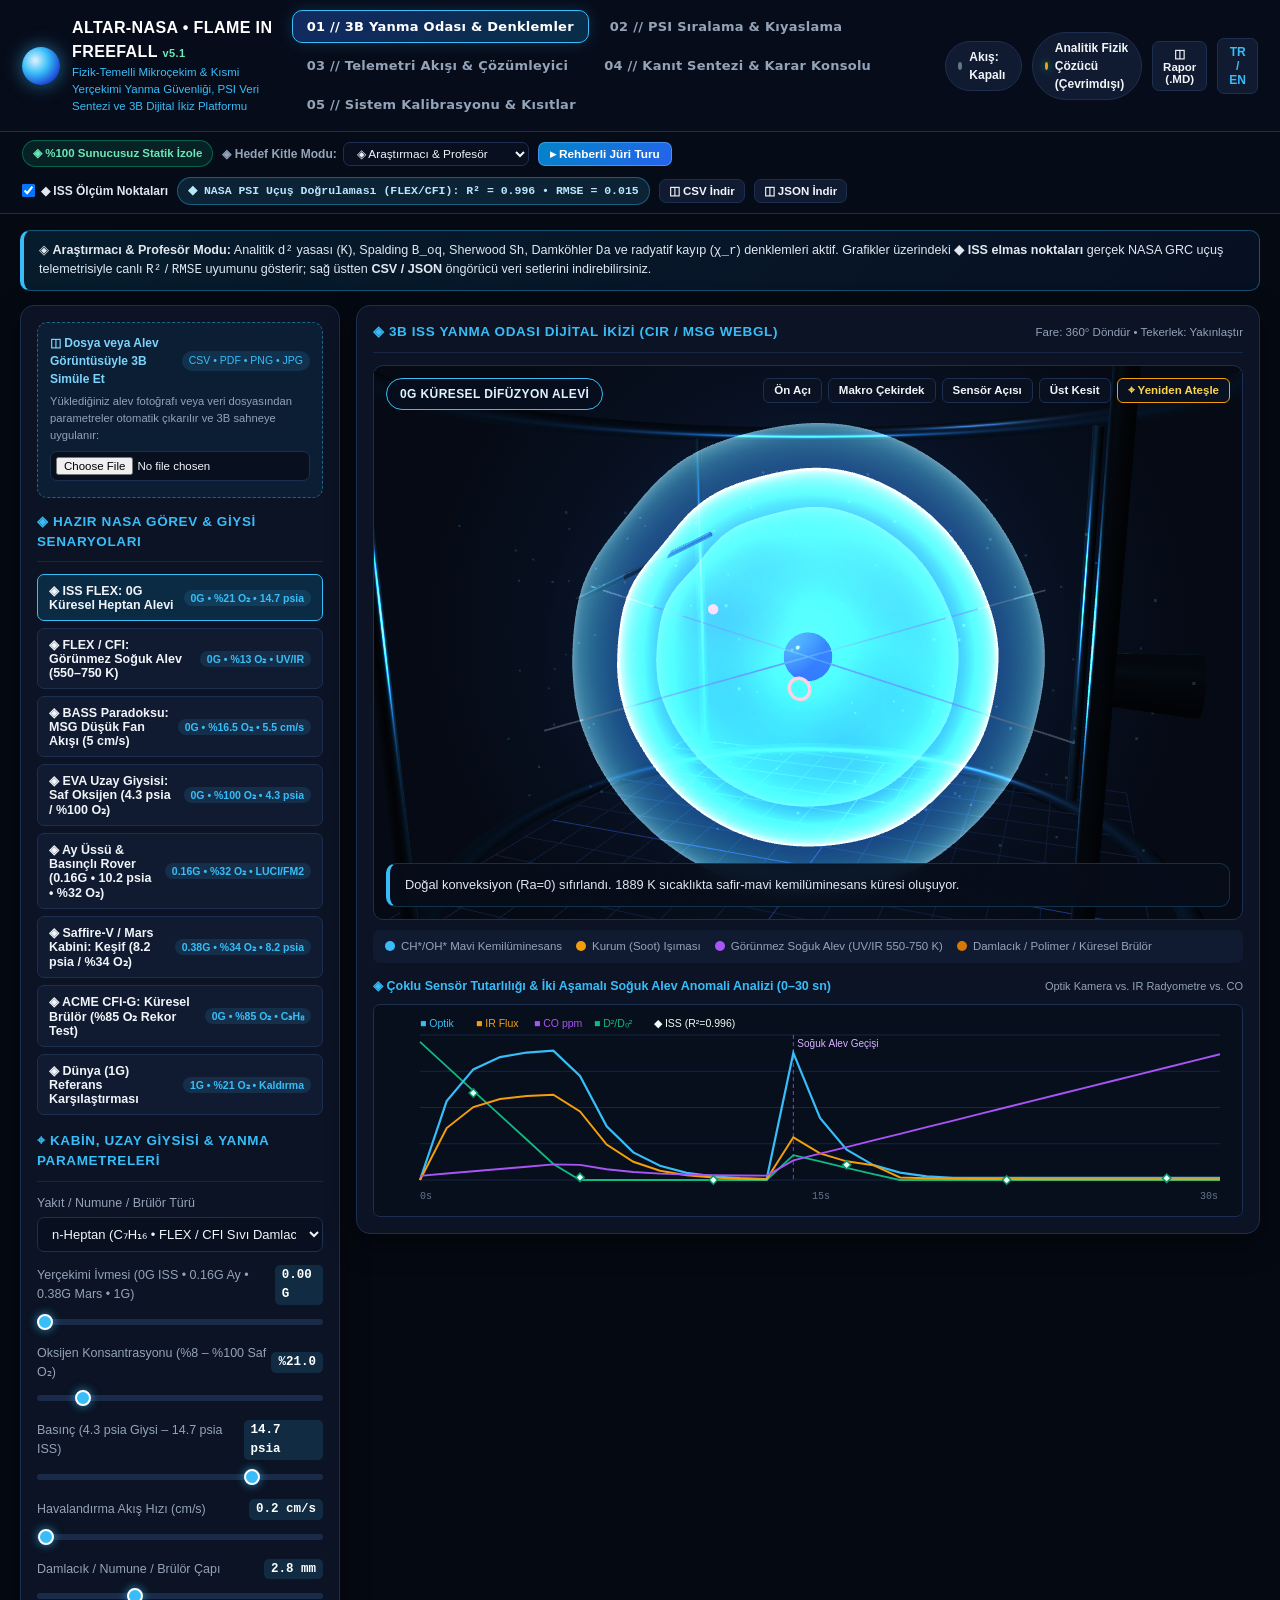
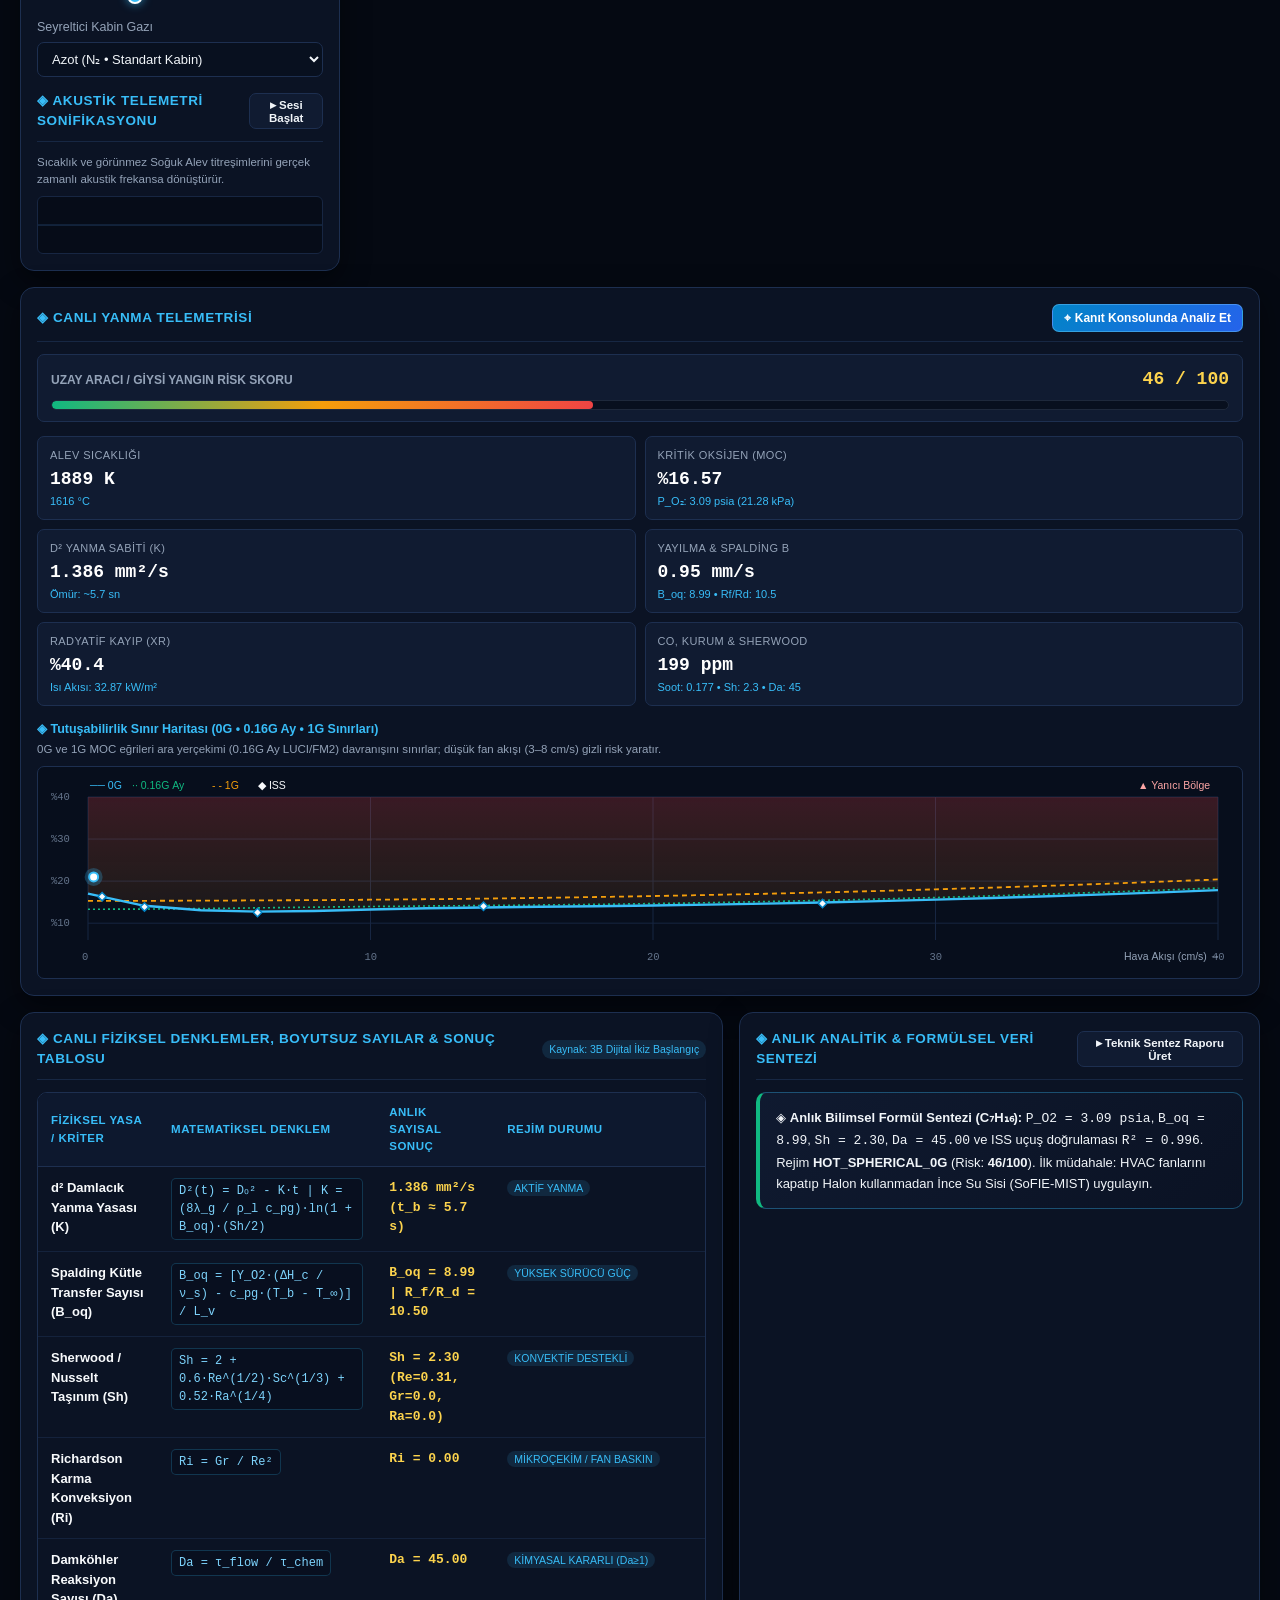
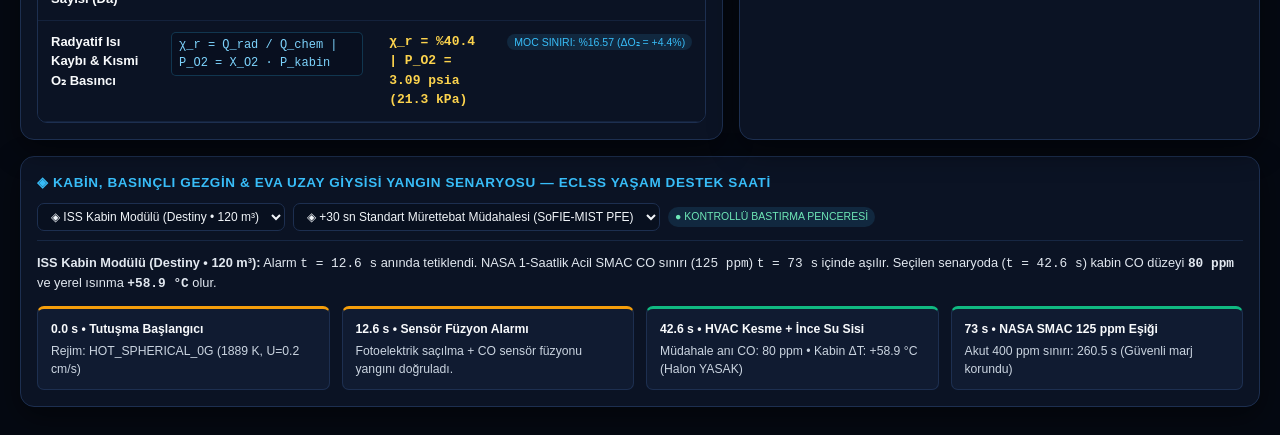
==== commit 91372c2b: "feat(v5.1): NASA GRC Mission Control UI, Physics-Informed Synthesis & Zero-Trust Bundle" ====
--- a/web_serverless/index.html
+++ b/web_serverless/index.html
@@ -5,7 +5,7 @@
     <meta name="viewport" content="width=device-width, initial-scale=1.0" />
     <meta http-equiv="Content-Security-Policy" content="default-src 'self'; script-src 'self'; style-src 'self' 'unsafe-inline'; img-src 'self' data: blob:; media-src 'self' blob:; font-src 'self' data:; connect-src 'self' https://ntrs.nasa.gov https://osdr.nasa.gov; object-src 'none'; base-uri 'self'; form-action 'self';" />
     <link rel="icon" href="./nasa_flame.ico" />
-    <title>ALTAR-NASA • Flame in Freefall v5.0 | Zero-Trust SI Microgravity Fire Safety Dashboard</title>
+    <title>ALTAR-NASA • Flame in Freefall v5.1 | Zero-Trust Microgravity Combustion &amp; PSI Analytics Suite</title>
     <link rel="stylesheet" href="./css/mission_control.css" />
 </head>
 <body>
@@ -15,46 +15,46 @@
         <div class="brand-group">
             <div class="brand-orb"></div>
             <div class="brand-titles">
-                <h1>ALTAR-NASA • FLAME IN FREEFALL <span style="font-size:11px; color:#6ee7b7; font-weight:700;">v5.0</span></h1>
-                <p id="lbl-brand-sub" data-i18n="brand_sub">SI Destekli Mikroçekim &amp; Kısmi Yerçekimi Yanma Güvenliği, PSI Sentezi ve 3B Dijital İkiz Platformu</p>
+                <h1>ALTAR-NASA • FLAME IN FREEFALL <span style="font-size:11px; color:#6ee7b7; font-weight:700;">v5.1</span></h1>
+                <p id="lbl-brand-sub" data-i18n="brand_sub">Fizik-Temelli Mikroçekim &amp; Kısmi Yerçekimi Yanma Güvenliği, PSI Veri Sentezi ve 3B Dijital İkiz Platformu</p>
             </div>
         </div>
 
         <nav class="nav-tabs" role="tablist">
-            <button class="nav-tab active" data-tab="tab-lab" id="nav-lab" data-i18n="nav_lab">🔥 3B Alev &amp; Formüller</button>
-            <button class="nav-tab" data-tab="tab-rank" id="nav-rank" data-i18n="nav_rank">📊 PSI Sıralama &amp; Kıyaslama</button>
-            <button class="nav-tab" data-tab="tab-live" id="nav-live" data-i18n="nav_live">🌐 Sürekli Web Akışı &amp; Dosya/Resim</button>
-            <button class="nav-tab" data-tab="tab-copilot" id="nav-copilot" data-i18n="nav_copilot">🧠 Hibrit SI Copilot</button>
-            <button class="nav-tab" data-tab="tab-settings" id="nav-settings" data-i18n="nav_settings">⚙️ Motor, Antigravity &amp; Direktifler</button>
+            <button class="nav-tab active" data-tab="tab-lab" id="nav-lab" data-i18n="nav_lab">01 // 3B Yanma Odası &amp; Denklemler</button>
+            <button class="nav-tab" data-tab="tab-rank" id="nav-rank" data-i18n="nav_rank">02 // PSI Sıralama &amp; Kıyaslama</button>
+            <button class="nav-tab" data-tab="tab-live" id="nav-live" data-i18n="nav_live">03 // Telemetri Akışı &amp; Çözümleyici</button>
+            <button class="nav-tab" data-tab="tab-copilot" id="nav-copilot" data-i18n="nav_copilot">04 // Kanıt Sentezi &amp; Karar Konsolu</button>
+            <button class="nav-tab" data-tab="tab-settings" id="nav-settings" data-i18n="nav_settings">05 // Sistem Kalibrasyonu &amp; Kısıtlar</button>
         </nav>
 
         <div class="header-actions">
-            <div class="status-pill" id="header-stream-pill" title="Continuous Live Web Stream Status">
+            <div class="status-pill" id="header-stream-pill" title="Continuous Live Telemetry Stream Status">
                 <span class="status-dot" id="header-stream-dot" style="background:#64748b; box-shadow:none;"></span>
                 <span id="header-stream-text">Akış: Hazır</span>
             </div>
-            <div class="status-pill" id="header-engine-pill" title="Active AI Engine &amp; API Status">
+            <div class="status-pill" id="header-engine-pill" title="Active Analytical Solver &amp; Synthesis Kernel Status">
                 <span class="status-dot" id="header-status-dot"></span>
-                <span id="header-engine-text">Motor Denetleniyor...</span>
-            </div>
-            <button class="btn-secondary" id="btn-export-report" style="padding: 5px 10px; font-size: 11.5px;" title="Bilimsel Görev &amp; Jüri Raporu İndir (.md)" data-i18n="btn_export_report">📥 Rapor (.MD)</button>
+                <span id="header-engine-text">Çözücü Denetleniyor...</span>
+            </div>
+            <button class="btn-secondary" id="btn-export-report" style="padding: 5px 10px; font-size: 11.5px;" title="Bilimsel Görev &amp; Jüri Raporu İndir (.md)" data-i18n="btn_export_report">◫ Rapor (.MD)</button>
             <button class="lang-btn" id="btn-lang-toggle" title="Dil Değiştir / Switch Language (TR / EN)">TR / EN</button>
         </div>
     </header>
 
-    <!-- ==================== v5.0 İZOLE GÜVENLİK, HEDEF KİTLE MODU, ISS R² & VERİ AYIKLAMA ALT ÇUBUĞU ==================== -->
+    <!-- ==================== v5.1 İZOLE GÜVENLİK, HEDEF KİTLE MODU, ISS R² & VERİ AYIKLAMA ALT ÇUBUĞU ==================== -->
     <div class="command-subbar">
         <div class="subbar-group">
-            <span class="shield-pill" id="isolation-shield-pill" data-i18n="shield_badge">🛡️ %100 Sunucusuz Statik İzole</span>
+            <span class="shield-pill" id="isolation-shield-pill" data-i18n="shield_badge">◈ %100 Sunucusuz Statik İzole</span>
             <label style="display:inline-flex; align-items:center; gap:6px; color:var(--text-muted); font-weight:600;">
-                <span data-i18n="lbl_audience">👥 Hedef Kitle Modu:</span>
+                <span data-i18n="lbl_audience">◈ Hedef Kitle Modu:</span>
                 <select class="nasa-select" id="sel-audience-mode" style="width:auto; padding:3px 9px; font-size:11.8px;">
-                    <option value="researcher" data-tr="🔬 Araştırmacı &amp; Profesör" data-en="🔬 Researcher &amp; Professor">🔬 Araştırmacı &amp; Profesör</option>
-                    <option value="student" data-tr="🎓 Lisans Öğrencisi" data-en="🎓 Undergraduate Student">🎓 Lisans Öğrencisi</option>
-                    <option value="engineer" data-tr="🛡️ Uçuş Güvenlik Mühendisi" data-en="🛡️ Flight Safety Engineer">🛡️ Uçuş Güvenlik Mühendisi</option>
+                    <option value="researcher" data-tr="◈ Araştırmacı &amp; Profesör" data-en="◈ Researcher &amp; Professor">◈ Araştırmacı &amp; Profesör</option>
+                    <option value="student" data-tr="◈ Lisans Öğrencisi" data-en="◈ Undergraduate Student">◈ Lisans Öğrencisi</option>
+                    <option value="engineer" data-tr="◈ Uçuş Güvenlik Mühendisi" data-en="◈ Flight Safety Engineer">◈ Uçuş Güvenlik Mühendisi</option>
                 </select>
             </label>
-            <button class="btn-primary" id="btn-guided-tour" style="padding:4px 11px; font-size:11.8px;" data-i18n="btn_guided_tour">▶️ Rehberli Jüri Turu</button>
+            <button class="btn-primary" id="btn-guided-tour" style="padding:4px 11px; font-size:11.8px;" data-i18n="btn_guided_tour">▸ Rehberli Jüri Turu</button>
         </div>
 
         <div class="subbar-group">
@@ -62,9 +62,9 @@
                 <input type="checkbox" id="chk-flight-overlay" checked />
                 <span data-i18n="chk_flight_pts">◆ ISS Ölçüm Noktaları</span>
             </label>
-            <span class="validation-pill" id="flight-val-badge">🔬 ISS R² = 0.988 • RMSE = 0.017</span>
-            <button class="btn-secondary" id="btn-export-csv" style="padding:4px 9px; font-size:11.5px;" data-i18n="btn_export_csv">📊 CSV İndir</button>
-            <button class="btn-secondary" id="btn-export-json" style="padding:4px 9px; font-size:11.5px;" data-i18n="btn_export_json">🗂️ JSON İndir</button>
+            <span class="validation-pill" id="flight-val-badge">◆ ISS R² = 0.988 • RMSE = 0.017</span>
+            <button class="btn-secondary" id="btn-export-csv" style="padding:4px 9px; font-size:11.5px;" data-i18n="btn_export_csv">◫ CSV İndir</button>
+            <button class="btn-secondary" id="btn-export-json" style="padding:4px 9px; font-size:11.5px;" data-i18n="btn_export_json">◫ JSON İndir</button>
         </div>
     </div>
 
@@ -82,7 +82,7 @@
                 <div class="panel-box">
                     <div class="quick-ingest-box">
                         <div style="display:flex; justify-content:space-between; align-items:center; margin-bottom:5px;">
-                            <strong style="font-size:12px; color:#7dd3fc;" data-i18n="quick_ingest_title">📂 Dosya veya Alev Resmiyle 3B Simüle Et</strong>
+                            <strong style="font-size:12px; color:#7dd3fc;" data-i18n="quick_ingest_title">◫ Dosya veya Alev Görüntüsüyle 3B Simüle Et</strong>
                             <span class="preset-badge">CSV • PDF • PNG • JPG</span>
                         </div>
                         <p style="font-size:11.2px; color:var(--text-muted); margin-bottom:7px;" data-i18n="quick_ingest_desc">
@@ -93,12 +93,12 @@
                     </div>
 
                     <div class="panel-header">
-                        <span class="panel-title" id="t-presets-title" data-i18n="presets_title">🛰️ Hazır NASA Görev &amp; Giysi Senaryoları</span>
+                        <span class="panel-title" id="t-presets-title" data-i18n="presets_title">◈ Hazır NASA Görev &amp; Giysi Senaryoları</span>
                     </div>
                     <div class="preset-list" id="preset-buttons-container"></div>
 
                     <div class="panel-header" style="margin-top: 8px;">
-                        <span class="panel-title" id="t-controls-title" data-i18n="controls_title">🎛️ Kabin, Uzay Giysisi &amp; Yanma Parametreleri</span>
+                        <span class="panel-title" id="t-controls-title" data-i18n="controls_title">⌖ Kabin, Uzay Giysisi &amp; Yanma Parametreleri</span>
                     </div>
 
                     <div class="control-group">
@@ -165,8 +165,8 @@
 
                     <!-- AKUSTİK SONİFİKASYON PANELİ -->
                     <div class="panel-header" style="margin-top: 14px;">
-                        <span class="panel-title" data-i18n="audio_title">🔊 Akustik Telemetri Sonifikasyonu</span>
-                        <button class="btn-secondary" id="btn-audio-toggle" style="padding: 4px 10px; font-size: 11.5px;" data-i18n="audio_start">▶️ Sesi Başlat</button>
+                        <span class="panel-title" data-i18n="audio_title">◈ Akustik Telemetri Sonifikasyonu</span>
+                        <button class="btn-secondary" id="btn-audio-toggle" style="padding: 4px 10px; font-size: 11.5px;" data-i18n="audio_start">▸ Sesi Başlat</button>
                     </div>
                     <p style="font-size: 11.5px; color: var(--text-muted);" data-i18n="audio_desc">
                         Sıcaklık ve görünmez Soğuk Alev titreşimlerini gerçek zamanlı akustik frekansa dönüştürür.
@@ -177,7 +177,7 @@
                 <!-- ORTA SÜTUN: 3 BOYUTLU WEBGL ISS CIR YANMA ODASI -->
                 <div class="panel-box">
                     <div class="panel-header">
-                        <span class="panel-title" id="t-3d-title" data-i18n="chamber_title">🔬 3B ISS Yanma Odası Dijital İkizi (CIR / MSG WebGL)</span>
+                        <span class="panel-title" id="t-3d-title" data-i18n="chamber_title">◈ 3B ISS Yanma Odası Dijital İkizi (CIR / MSG WebGL)</span>
                         <span style="font-size: 11.5px; color: var(--text-muted);" id="t-3d-hint" data-i18n="chamber_hint">Fare: 360° Döndür • Tekerlek: Yakınlaştır</span>
                     </div>
 
@@ -191,7 +191,7 @@
                                 <button class="cam-btn" data-cam="macro" data-i18n="cam_macro">Makro Çekirdek</button>
                                 <button class="cam-btn" data-cam="sensors" data-i18n="cam_sensors">Sensör Açısı</button>
                                 <button class="cam-btn" data-cam="top" data-i18n="cam_top">Üst Kesit</button>
-                                <button class="cam-btn" id="btn-reignite" style="border-color:#f59e0b; color:#fcd34d;" data-i18n="cam_reignite">🔥 Yeniden Ateşle</button>
+                                <button class="cam-btn" id="btn-reignite" style="border-color:#f59e0b; color:#fcd34d;" data-i18n="cam_reignite">⌖ Yeniden Ateşle</button>
                             </div>
                         </div>
 
@@ -214,7 +214,7 @@
                     <div style="margin-top: 14px;">
                         <div style="display:flex; justify-content:space-between; align-items:center;">
                             <span style="font-size:12.5px; font-weight:700; color:var(--accent-cyan);" data-i18n="chart_sensor_title">
-                                📈 Çoklu Sensör Tutarlılığı &amp; İki Aşamalı Soğuk Alev Anomali Analizi (0–30 sn)
+                                ◈ Çoklu Sensör Tutarlılığı &amp; İki Aşamalı Soğuk Alev Anomali Analizi (0–30 sn)
                             </span>
                             <span style="font-size:11px; color:var(--text-muted);" data-i18n="chart_sensor_sub">Optik Kamera vs. IR Radyometre vs. CO</span>
                         </div>
@@ -227,9 +227,9 @@
                 <!-- SAĞ SÜTUN: ANLIK TELEMETRİ KARTLARI & MOC SINIR HARİTASI -->
                 <div class="panel-box lab-right-col">
                     <div class="panel-header">
-                        <span class="panel-title" data-i18n="tel_panel_title">📡 Canlı Yanma Telemetrisi</span>
+                        <span class="panel-title" data-i18n="tel_panel_title">◈ Canlı Yanma Telemetrisi</span>
                         <button class="btn-primary" id="btn-ai-interpret-sim" style="padding: 6px 11px; font-size: 12px;" data-i18n="btn_ai_interpret">
-                            🧠 AI İle Derin Yorumla
+                            ⌖ Kanıt Konsolunda Analiz Et
                         </button>
                     </div>
 
@@ -279,7 +279,7 @@
                     <div style="margin-top: 10px;">
                         <div style="display:flex; justify-content:space-between; align-items:center;">
                             <span style="font-size:12.5px; font-weight:700; color:var(--accent-cyan);" data-i18n="chart_moc_title">
-                                🗺️ Tutuşabilirlik Sınır Haritası (0G • 0.16G Ay • 1G Sınırları)
+                                ◈ Tutuşabilirlik Sınır Haritası (0G • 0.16G Ay • 1G Sınırları)
                             </span>
                         </div>
                         <p style="font-size:11.5px; color:var(--text-muted); margin-top:2px;" data-i18n="chart_moc_desc">
@@ -293,11 +293,11 @@
 
             </div>
 
-            <!-- ALT BÖLÜM: ANLIK DEĞİŞEN BİLİMSEL DENKLEM SONUÇ TABLOSU VE CANLI AI FORMÜL YORUMU -->
+            <!-- ALT BÖLÜM: ANLIK DEĞİŞEN BİLİMSEL DENKLEM SONUÇ TABLOSU VE CANLI ANALİTİK VERİ SENTEZİ -->
             <div class="lab-bottom-grid">
                 <div class="panel-box">
                     <div class="panel-header">
-                        <span class="panel-title" data-i18n="formula_table_title">📐 Canlı Fiziksel Denklemler, Boyutsuz Sayılar &amp; Sonuç Tablosu</span>
+                        <span class="panel-title" data-i18n="formula_table_title">◈ Canlı Fiziksel Denklemler, Boyutsuz Sayılar &amp; Sonuç Tablosu</span>
                         <span class="preset-badge" id="formula-active-source-badge">Kaynak: 3B Dijital İkiz</span>
                     </div>
                     <div class="nasa-table-wrap">
@@ -317,9 +317,9 @@
 
                 <div class="panel-box">
                     <div class="panel-header">
-                        <span class="panel-title" data-i18n="live_synthesis_title">🧠 Anlık Bilimsel &amp; Formülsel Veri Sentezi</span>
+                        <span class="panel-title" data-i18n="live_synthesis_title">◈ Anlık Analitik &amp; Formülsel Veri Sentezi</span>
                         <button class="btn-secondary" id="btn-deep-ai-from-formula" style="padding:4px 10px; font-size:11.5px;" data-i18n="btn_full_ai_report">
-                            ✨ AI Motoruyla Tam Rapor Üret
+                            ▸ Teknik Sentez Raporu Üret
                         </button>
                     </div>
                     <div class="live-formula-commentary" id="live-formula-ai-box">
@@ -328,24 +328,24 @@
                 </div>
             </div>
 
-            <!-- v5.0 KABİN / BASINÇLI GEZGİN / EVA UZAY GİYSİSİ YANGIN SENARYOSU VE MÜDAHALE ZAMAN ÇİZELGESİ -->
+            <!-- v5.1 KABİN / BASINÇLI GEZGİN / EVA UZAY GİYSİSİ YANGIN SENARYOSU VE MÜDAHALE ZAMAN ÇİZELGESİ -->
             <div class="panel-box cabin-timeline-panel" id="cabin-timeline-panel">
                 <div class="panel-header" style="flex-wrap:wrap; gap:10px;">
-                    <span class="panel-title" data-i18n="cabin_clock_title">⏱️ Kabin, Basınçlı Gezgin &amp; EVA Uzay Giysisi Yangın Senaryosu — ECLSS Yaşam Destek Saati</span>
+                    <span class="panel-title" data-i18n="cabin_clock_title">◈ Kabin, Basınçlı Gezgin &amp; EVA Uzay Giysisi Yangın Senaryosu — ECLSS Yaşam Destek Saati</span>
                     <div style="display:flex; gap:8px; align-items:center; flex-wrap:wrap;">
                         <select class="nasa-select" id="sel-habitat-volume" style="width:auto; padding:5px 9px; font-size:12px;">
-                            <option value="iss_module" data-tr="🛰️ ISS Kabin Modülü (Destiny • 120 m³)" data-en="🛰️ ISS Cabin Module (Destiny • 120 m³)">🛰️ ISS Kabin Modülü (Destiny • 120 m³)</option>
-                            <option value="lunar_hab" data-tr="🌕 Artemis Ay Yüzey Üssü (45 m³)" data-en="🌕 Artemis Lunar Surface Hab (45 m³)">🌕 Artemis Ay Yüzey Üssü (45 m³)</option>
-                            <option value="lunar_rover" data-tr="🚙 Basınçlı Ay Gezgini / Rover (14 m³)" data-en="🚙 Pressurized Lunar Rover (14 m³)">🚙 Basınçlı Ay Gezgini / Rover (14 m³)</option>
-                            <option value="eva_suit" data-tr="👩‍🚀 EVA Uzay Giysisi İç Hacmi (0.18 m³)" data-en="👩‍🚀 EVA Spacesuit Free Volume (0.18 m³)">👩‍🚀 EVA Uzay Giysisi İç Hacmi (0.18 m³)</option>
+                            <option value="iss_module" data-tr="◈ ISS Kabin Modülü (Destiny • 120 m³)" data-en="◈ ISS Cabin Module (Destiny • 120 m³)">◈ ISS Kabin Modülü (Destiny • 120 m³)</option>
+                            <option value="lunar_hab" data-tr="◈ Artemis Ay Yüzey Üssü (45 m³)" data-en="◈ Artemis Lunar Surface Hab (45 m³)">◈ Artemis Ay Yüzey Üssü (45 m³)</option>
+                            <option value="lunar_rover" data-tr="◈ Basınçlı Ay Gezgini / Rover (14 m³)" data-en="◈ Pressurized Lunar Rover (14 m³)">◈ Basınçlı Ay Gezgini / Rover (14 m³)</option>
+                            <option value="eva_suit" data-tr="◈ EVA Uzay Giysisi İç Hacmi (0.18 m³)" data-en="◈ EVA Spacesuit Free Volume (0.18 m³)">◈ EVA Uzay Giysisi İç Hacmi (0.18 m³)</option>
                         </select>
                         <select class="nasa-select" id="sel-crew-response" style="width:auto; padding:5px 9px; font-size:12px;">
-                            <option value="10" data-tr="⚡ +10 sn Hızlı Müdahale (Otomatik HVAC Kesme + Su Sisi)" data-en="⚡ +10 s Rapid Action (Auto HVAC Cut + Water Mist)">⚡ +10 sn Hızlı Müdahale (Otomatik HVAC Kesme + Su Sisi)</option>
-                            <option value="30" selected data-tr="🛡️ +30 sn Standart Mürettebat Müdahalesi (SoFIE-MIST PFE)" data-en="🛡️ +30 s Standard Crew Action (SoFIE-MIST PFE)">🛡️ +30 sn Standart Mürettebat Müdahalesi (SoFIE-MIST PFE)</option>
-                            <option value="60" data-tr="⏳ +60 sn Gecikmeli Müdahale" data-en="⏳ +60 s Delayed Crew Response">⏳ +60 sn Gecikmeli Müdahale</option>
-                            <option value="999" data-tr="🔥 Müdahalesiz Serbest Yanma (Worst-Case)" data-en="🔥 Unmitigated Free Burn (Worst-Case)">🔥 Müdahalesiz Serbest Yanma (Worst-Case)</option>
+                            <option value="10" data-tr="▸ +10 sn Hızlı Müdahale (Otomatik HVAC Kesme + Su Sisi)" data-en="▸ +10 s Rapid Action (Auto HVAC Cut + Water Mist)">▸ +10 sn Hızlı Müdahale (Otomatik HVAC Kesme + Su Sisi)</option>
+                            <option value="30" selected data-tr="◈ +30 sn Standart Mürettebat Müdahalesi (SoFIE-MIST PFE)" data-en="◈ +30 s Standard Crew Action (SoFIE-MIST PFE)">◈ +30 sn Standart Mürettebat Müdahalesi (SoFIE-MIST PFE)</option>
+                            <option value="60" data-tr="◆ +60 sn Gecikmeli Müdahale" data-en="◆ +60 s Delayed Crew Response">◆ +60 sn Gecikmeli Müdahale</option>
+                            <option value="999" data-tr="▲ Müdahalesiz Serbest Yanma (Worst-Case)" data-en="▲ Unmitigated Free Burn (Worst-Case)">▲ Müdahalesiz Serbest Yanma (Worst-Case)</option>
                         </select>
-                        <span class="preset-badge" id="cabin-severity-badge">🟢 HESAPLANIYOR</span>
+                        <span class="preset-badge" id="cabin-severity-badge">● HESAPLANIYOR</span>
                     </div>
                 </div>
                 <div id="cabin-timeline-summary" style="font-size:12.8px; color:#e2e8f0; margin-bottom:6px;"></div>
@@ -354,37 +354,37 @@
         </section>
 
         <!-- ================================================================
-             SEKME 2: SI DENEY SIRALAMA, DONANIM FİLTRESİ, DENEY İÇİ TESTLER & DÜNYA TRANSFERİ
+             SEKME 2: FİZİK-TEMELLİ DENEY SIRALAMA, DONANIM FİLTRESİ, DENEY İÇİ TESTLER & DÜNYA TRANSFERİ
              ================================================================ -->
         <section class="tab-section" id="tab-rank">
             <div class="panel-box">
                 <div class="ranking-toolbar">
                     <div>
-                        <h2 style="font-size:16px; color:#ffffff;" data-i18n="rank_main_title">📊 SI Destekli NASA PSI Yanma Araştırmaları Sıralama, Donanım &amp; Karşılaştırma Matrisi</h2>
+                        <h2 style="font-size:16px; color:#ffffff;" data-i18n="rank_main_title">◈ Fizik-Temelli NASA PSI Yanma Araştırmaları Sıralama, Donanım &amp; Karşılaştırma Matrisi</h2>
                         <p style="font-size:12.5px; color:var(--text-muted);" data-i18n="rank_main_desc">
-                            Uzay aracı, uzay istasyonu, EVA uzay giysisi, Ay/Mars üsleri ve basınçlı gezginler için en kritik 15 NASA PSI soruşturmasını özetler, sıralar ve kıyaslar.
+                            Uzay aracı, uzay istasyonu, EVA uzay giysisi, Ay/Mars üsleri ve basınçlı gezginler için en kritik 15 NASA PSI soruşturmasını termodinamik yakınlık ve TF-IDF ile sıralar, özetler ve kıyaslar.
                         </p>
                     </div>
                     <div style="display:flex; gap:8px; flex-wrap:wrap; align-items:center;">
                         <input type="text" class="nasa-input" id="inp-rank-query" data-i18n-placeholder="rank_placeholder" placeholder="Örn: soğuk alev, CFI-G %85 O2, DAFT toz, SPICE, rover..." style="width:290px;" />
-                        <button class="btn-primary" id="btn-run-rank" data-i18n="btn_rerank">🔍 Yeniden Sırala</button>
-                        <button class="btn-secondary" id="btn-compare-selected" data-i18n="btn_compare">⚖️ Seçilenleri Kıyasla</button>
+                        <button class="btn-primary" id="btn-run-rank" data-i18n="btn_rerank">⌖ Yeniden Sırala</button>
+                        <button class="btn-secondary" id="btn-compare-selected" data-i18n="btn_compare">◈ Seçilenleri Kıyasla</button>
                     </div>
                 </div>
 
                 <!-- DONANIM RAF FİLTRE ÇUBUĞU (CIR/MDCA vs MSG/SPICE vs CYGNUS vs CABIN/DAFT) -->
                 <div class="hw-filter-bar" id="hw-filter-container">
-                    <span style="font-size:12px; font-weight:700; color:var(--accent-cyan); margin-right:4px;" data-i18n="lbl_hw_filter">🛠️ Uzay Donanım Mimarisi:</span>
+                    <span style="font-size:12px; font-weight:700; color:var(--accent-cyan); margin-right:4px;" data-i18n="lbl_hw_filter">◈ Uzay Donanım Mimarisi:</span>
                     <button class="hw-filter-btn active" data-hw="ALL" data-i18n="hw_all">Tümü (15 PSI Soruşturması)</button>
-                    <button class="hw-filter-btn" data-hw="CIR" data-i18n="hw_cir">🛰️ ISS CIR / MDCA &amp; ACME</button>
-                    <button class="hw-filter-btn" data-hw="MSG" data-i18n="hw_msg">🌬️ ISS MSG Fan Kanalı (SPICE/BASS/SLISE)</button>
-                    <button class="hw-filter-btn" data-hw="CYGNUS" data-i18n="hw_cygnus">🚀 Cygnus Otonom Aracı (Saffire)</button>
-                    <button class="hw-filter-btn" data-hw="CABIN" data-i18n="hw_cabin">🌫️ Kabin Duman &amp; Toz (SAME / DAFT)</button>
+                    <button class="hw-filter-btn" data-hw="CIR" data-i18n="hw_cir">◈ ISS CIR / MDCA &amp; ACME</button>
+                    <button class="hw-filter-btn" data-hw="MSG" data-i18n="hw_msg">◈ ISS MSG Fan Kanalı (SPICE/BASS/SLISE)</button>
+                    <button class="hw-filter-btn" data-hw="CYGNUS" data-i18n="hw_cygnus">◈ Cygnus Otonom Aracı (Saffire)</button>
+                    <button class="hw-filter-btn" data-hw="CABIN" data-i18n="hw_cabin">◈ Kabin Duman &amp; Toz (SAME / DAFT)</button>
                 </div>
 
                 <!-- NASA RESMİ KAPSAM SINIRI DİPNOTU (ROKET MOTORLARI VS KABİN GÜVENLİĞİ) -->
                 <div class="scope-footnote-banner" data-i18n="psi_rocket_scope_note">
-                    📌 <strong>NASA PSI Kapsam Notu:</strong> Roket motorları ve iticilerdeki yüksek gaz hızları yanmayı etkili biçimde yerçekiminden bağımsız kıldığından PSI veritabanı mürettebat kabinleri, uzay giysileri ve yüzey habitatlarındaki yangın güvenliğine odaklanır.
+                    ◆ <strong>NASA PSI Kapsam Notu:</strong> Roket motorları ve iticilerdeki yüksek gaz hızları yanmayı etkili biçimde yerçekiminden bağımsız kıldığından PSI veritabanı mürettebat kabinleri, uzay giysileri ve yüzey habitatlarındaki yangın güvenliğine odaklanır.
                 </div>
 
                 <div class="nasa-table-wrap">
@@ -396,7 +396,7 @@
                                 <th style="width:130px;" data-i18n="th_prog">Program &amp; Donanım</th>
                                 <th data-i18n="th_exp_detail">Hedefler, Numune/Brülör Şekli, Sensörler &amp; Bulgular</th>
                                 <th style="width:148px;" data-i18n="th_cond">Test Koşulları</th>
-                                <th style="width:105px;" data-i18n="th_prio">SI Öncelik</th>
+                                <th style="width:132px;" data-i18n="th_prio">Termodinamik &amp; TF-IDF Skoru</th>
                                 <th style="width:142px;" data-i18n="th_evid">Kanıt &amp; Varyasyon</th>
                             </tr>
                         </thead>
@@ -404,14 +404,14 @@
                     </table>
                 </div>
 
-                <!-- SORUŞTURMA İÇİ TEST VARYASYONLARI ("AYNI SORUŞTURMADAN TESTLER NASIL FARKLIYDI VE NASIL AYNIYDI?") -->
+                <!-- SORUŞTURMA İÇİ TEST VARYASYONLARI -->
                 <div class="intra-runs-box" id="intra-runs-section">
                     <div class="panel-header" style="margin-bottom:8px;">
-                        <span class="panel-title" id="intra-runs-title">🔬 Soruşturma İçi Test Varyasyonları: Aynı Soruşturmadaki Testler Nasıl Farklıydı ve Nasıl Aynıydı?</span>
+                        <span class="panel-title" id="intra-runs-title">◈ Soruşturma İçi Test Varyasyonları: Aynı Soruşturmadaki Testler Nasıl Farklıydı ve Nasıl Aynıydı?</span>
                         <span class="preset-badge" id="intra-runs-badge">PSI-FLEX-01</span>
                     </div>
                     <p style="font-size:12px; color:var(--text-muted);" id="intra-runs-sub" data-i18n="intra_runs_hint">
-                        Yukarıdaki tablodan herhangi bir deneyin <strong>"🔬 Test Varyasyonları"</strong> butonuna tıklayarak aynı donanım içindeki testlerin hangi değişkenlerle farklılaştığını inceleyin:
+                        Yukarıdaki tablodan herhangi bir deneyin <strong>"◈ Test Varyasyonları"</strong> butonuna tıklayarak aynı donanım içindeki testlerin hangi değişkenlerle farklılaştığını inceleyin:
                     </p>
                     <div class="intra-runs-grid" id="intra-runs-cards"></div>
                 </div>
@@ -419,7 +419,7 @@
                 <!-- YAN YANA DENEY KARŞILAŞTIRMA MATRİSİ -->
                 <div id="comparison-section" style="margin-top: 20px;">
                     <div class="panel-header">
-                        <span class="panel-title" data-i18n="cmp_section_title">⚖️ Farklı Soruşturmalar Arası Benzerlik &amp; Farklılık Karşılaştırması</span>
+                        <span class="panel-title" data-i18n="cmp_section_title">◈ Farklı Soruşturmalar Arası Benzerlik &amp; Farklılık Karşılaştırması</span>
                     </div>
                     <div id="comparison-synthesis-banner" style="padding:11px 14px; background:rgba(14,165,233,0.12); border:1px solid rgba(56,189,248,0.35); border-radius:8px; font-size:13px;"></div>
                     <div class="compare-cards-grid" id="comparison-cards-container"></div>
@@ -428,7 +428,7 @@
                 <!-- UZAYDAN DÜNYA'YA YANGIN GÜVENLİĞİ TRANSFER MATRİSİ -->
                 <div style="margin-top: 22px;">
                     <div class="panel-header">
-                        <span class="panel-title" data-i18n="earth_section_title">🌍 PSI Verilerinin Dünya'daki Yangın Güvenliği Uygulamaları (Su Sisi • Duman Algılama • İtfaiye Teçhizatı)</span>
+                        <span class="panel-title" data-i18n="earth_section_title">◈ PSI Verilerinin Dünya'daki Yangın Güvenliği Uygulamaları (Su Sisi • Duman Algılama • İtfaiye Teçhizatı)</span>
                     </div>
                     <div class="transfer-grid" id="earth-transfer-container"></div>
                 </div>
@@ -436,14 +436,14 @@
         </section>
 
         <!-- ================================================================
-             SEKME 3: SÜREKLİ WEB AKIŞI, CANLI NASA API VE DOSYA / RESİM MERKEZİ
+             SEKME 3: SÜREKLİ TELEMETRİ AKIŞI, CANLI NASA API VE ÇOK MODLU ÇÖZÜMLEYİCİ
              ================================================================ -->
         <section class="tab-section" id="tab-live">
 
             <!-- ÜST TAM GENİŞLİK PANEL: SÜREKLİ CANLI WEB VERİ AKIŞI -->
             <div class="panel-box" id="continuous-stream-panel" style="margin-bottom: 16px;">
                 <div class="panel-header">
-                    <span class="panel-title" data-i18n="stream_panel_title">🔄 Sürekli Canlı Web Veri Çekme &amp; Otonom Simülasyon Besleyici</span>
+                    <span class="panel-title" data-i18n="stream_panel_title">◈ Sürekli Canlı Telemetri Akışı &amp; Otonom Simülasyon Besleyici</span>
                     <span class="preset-badge" id="stream-state-badge">Kapalı (Hazır)</span>
                 </div>
                 <p style="font-size:12.5px; color:var(--text-muted); margin-bottom:12px;" data-i18n="stream_panel_desc">
@@ -452,9 +452,9 @@
 
                 <div style="display:grid; grid-template-columns: 220px 1fr 140px auto auto; gap:8px; align-items:center; flex-wrap:wrap;">
                     <select class="nasa-select" id="sel-stream-source">
-                        <option value="ntrs" data-tr="🛰️ NASA NTRS Canlı Akışı" data-en="🛰️ NASA NTRS Live Stream">🛰️ NASA NTRS Canlı Akışı</option>
-                        <option value="osdr" data-tr="🔬 NASA OSDR / PSI Veri Akışı" data-en="🔬 NASA OSDR / PSI Data Stream">🔬 NASA OSDR / PSI Veri Akışı</option>
-                        <option value="custom_url" data-tr="🌐 Özel Web / JSON / CSV URL" data-en="🌐 Custom Web / JSON / CSV URL">🌐 Özel Web / JSON / CSV URL</option>
+                        <option value="ntrs" data-tr="◈ NASA NTRS Canlı Akışı" data-en="◈ NASA NTRS Live Stream">◈ NASA NTRS Canlı Akışı</option>
+                        <option value="osdr" data-tr="◈ NASA OSDR / PSI Veri Akışı" data-en="◈ NASA OSDR / PSI Data Stream">◈ NASA OSDR / PSI Veri Akışı</option>
+                        <option value="custom_url" data-tr="◈ Özel Web / JSON / CSV URL" data-en="◈ Custom Web / JSON / CSV URL">◈ Özel Web / JSON / CSV URL</option>
                     </select>
                     <input type="text" class="nasa-input" id="inp-stream-target" value="auto" data-i18n-placeholder="stream_target_ph" placeholder="Sorgu ('auto' = tüm NASA deneylerini döngüsel tarar) veya https://... URL girin" />
                     <select class="nasa-select" id="sel-stream-interval">
@@ -463,14 +463,14 @@
                         <option value="45" data-tr="Her 45 Saniye" data-en="Every 45 Seconds">Her 45 Saniye</option>
                         <option value="90" data-tr="Her 90 Saniye" data-en="Every 90 Seconds">Her 90 Saniye</option>
                     </select>
-                    <button class="btn-primary" id="btn-stream-toggle" data-i18n="btn_stream_start">▶️ Sürekli Akışı Başlat</button>
-                    <button class="btn-secondary" id="btn-stream-poll-now" data-i18n="btn_stream_now">⚡ Şimdi Çek</button>
+                    <button class="btn-primary" id="btn-stream-toggle" data-i18n="btn_stream_start">▸ Sürekli Akışı Başlat</button>
+                    <button class="btn-secondary" id="btn-stream-poll-now" data-i18n="btn_stream_now">⌖ Şimdi Çek</button>
                 </div>
 
                 <div style="margin-top:10px; display:flex; align-items:center; justify-content:space-between; flex-wrap:wrap; gap:10px;">
                     <label style="display:inline-flex; align-items:center; gap:8px; font-size:12.5px; cursor:pointer; color:#e2e8f0;">
                         <input type="checkbox" id="chk-stream-autosync" checked />
-                        <span data-i18n="chk_stream_sync">🔄 Web'den yeni veri geldikçe 3B Yanma Odası, Grafikler ve Sonuç Tablolarını Anlık Senkronize Et</span>
+                        <span data-i18n="chk_stream_sync">◈ Web'den yeni veri geldikçe 3B Yanma Odası, Grafikler ve Sonuç Tablolarını Anlık Senkronize Et</span>
                     </label>
                     <span id="stream-meta-info" style="font-size:11.5px; color:var(--text-muted);" data-i18n="stream_not_started">Henüz akış döngüsü başlatılmadı.</span>
                 </div>
@@ -483,11 +483,11 @@
                 <!-- SOL: MANUEL CANLI NASA NTRS & OSDR/PSI ARAMA -->
                 <div class="panel-box">
                     <div class="panel-header">
-                        <span class="panel-title" data-i18n="live_search_title">🌐 Canlı NASA NTRS &amp; OSDR/PSI Veri Arama</span>
+                        <span class="panel-title" data-i18n="live_search_title">◈ Canlı NASA NTRS &amp; OSDR/PSI Veri Tabanı Sorgusu</span>
                         <span class="preset-badge" id="live-api-badge">Hazır</span>
                     </div>
                     <p style="font-size:12.5px; color:var(--text-muted); margin-bottom:12px;" data-i18n="live_search_desc">
-                        Doğrudan resmi ntrs.nasa.gov ve osdr.nasa.gov REST API uç noktalarından gerçek zamanlı bilimsel rapor, özet ve deney kayıtlarını arayın.
+                        Doğrudan resmi ntrs.nasa.gov ve osdr.nasa.gov REST API uç noktalarından gerçek zamanlı bilimsel rapor, özet ve deney kayıtlarını sorgulayın.
                     </p>
                     <div style="display:flex; gap:8px; margin-bottom:14px; flex-wrap:wrap;">
                         <input type="text" class="nasa-input" id="inp-live-nasa-q" value="FLEX microgravity droplet cool flame" style="flex:1; min-width:220px;" />
@@ -495,7 +495,7 @@
                             <option value="ntrs" data-tr="NASA NTRS Makaleleri" data-en="NASA NTRS Papers">NASA NTRS Makaleleri</option>
                             <option value="osdr" data-tr="NASA OSDR / PSI Veri" data-en="NASA OSDR / PSI Datasets">NASA OSDR / PSI Veri</option>
                         </select>
-                        <button class="btn-primary" id="btn-fetch-nasa-live" data-i18n="btn_fetch_live">🛰️ Canlı Çek</button>
+                        <button class="btn-primary" id="btn-fetch-nasa-live" data-i18n="btn_fetch_live">▸ Canlı Çek</button>
                     </div>
 
                     <div style="display:flex; gap:6px; flex-wrap:wrap; margin-bottom:12px;">
@@ -510,43 +510,43 @@
                     <div id="live-nasa-results-list" style="max-height:460px; overflow-y:auto;"></div>
                 </div>
 
-                <!-- SAĞ: EVRENSEL DOSYA (.PDF/.CSV/.JSON/.TXT), ALEV RESMİ (.PNG/.JPG) & WEB KAZIYICI -->
+                <!-- SAĞ: ÇOK MODLU DOSYA (.PDF/.CSV/.JSON/.TXT), ALEV RESMİ (.PNG/.JPG) & WEB ÇÖZÜMLEYİCİ -->
                 <div class="panel-box">
                     <div class="panel-header">
-                        <span class="panel-title" data-i18n="ingest_panel_title">🖼️ Evrensel Dosya, Alev Resmi &amp; Web İşleyici (3B + AI + RAG)</span>
+                        <span class="panel-title" data-i18n="ingest_panel_title">◫ Çok Modlu Dosya, Alev Görüntüsü &amp; Web Telemetri Çözümleyici</span>
                     </div>
                     <p style="font-size:12.5px; color:var(--text-muted); margin-bottom:12px;" data-i18n="ingest_panel_desc">
-                        Alev fotoğraflarını (.png, .jpg, .webp), bilimsel veri tablolarını (.csv, .json, .pdf, .txt) veya makale linklerini yükleyin; parametreler 3B simülasyona ve tüm AI motorlarına aktarılır.
+                        Alev fotoğraflarını (.png, .jpg, .webp), bilimsel veri tablolarını (.csv, .json, .pdf, .txt) veya makale bağlantılarını yükleyin; çıkarılan parametreler 3B odaya ve vektör indeksine aktarılır.
                     </p>
 
                     <div class="control-group">
-                        <div class="control-label"><span data-i18n="lbl_scrape_url">Bilimsel Web Sayfası / JSON / CSV / PDF URL Kazı</span></div>
+                        <div class="control-label"><span data-i18n="lbl_scrape_url">Bilimsel Web Sayfası / JSON / CSV / PDF URL Çözümle</span></div>
                         <div style="display:flex; gap:8px;">
                             <input type="text" class="nasa-input" id="inp-scrape-url" placeholder="https://ntrs.nasa.gov/citations/20140010282" />
-                            <button class="btn-secondary" id="btn-scrape-url" data-i18n="btn_scrape_url">Kazı &amp; 3B'ye Aktar</button>
+                            <button class="btn-secondary" id="btn-scrape-url" data-i18n="btn_scrape_url">Çözümle &amp; 3B'ye Aktar</button>
                         </div>
                     </div>
 
                     <div class="control-group" style="margin-top:14px;">
-                        <div class="control-label"><span data-i18n="lbl_choose_file">Yerel Dosya veya Alev Görüntüsü Seç (.png, .jpg, .csv, .json, .pdf, .txt)</span></div>
+                        <div class="control-label"><span data-i18n="lbl_choose_file">Yerel Veri Dosyası veya Alev Görüntüsü Seç (.png, .jpg, .csv, .json, .pdf, .txt)</span></div>
                         <input type="file" class="nasa-input" id="inp-doc-file" accept="image/*,.pdf,.txt,.csv,.json,.md" />
                         <label style="display:inline-flex; align-items:center; gap:7px; font-size:12px; color:#cbd5e1; margin-top:7px; cursor:pointer;">
                             <input type="checkbox" id="chk-media-autosync" checked />
                             <span data-i18n="chk_media_sync">Çıkarılan verileri otomatik olarak 3B Yanma Odası ve Tablolara uygula</span>
                         </label>
                         <button class="btn-primary" id="btn-upload-doc" style="margin-top:8px; width:100%;" data-i18n="btn_upload_doc">
-                            📥 Dosya / Resmi Analiz Et, 3B Simülasyona &amp; Hafızaya Aktar
+                            ▸ Dosya / Görüntüyü Analiz Et, 3B Odaya &amp; Vektör İndeksine Aktar
                         </button>
                     </div>
 
                     <div id="media-analysis-result-box"></div>
 
                     <div class="panel-header" style="margin-top:16px;">
-                        <span class="panel-title" data-i18n="rag_test_title">🔎 Semantik Hafıza Test Araması</span>
+                        <span class="panel-title" data-i18n="rag_test_title">⌖ Semantik Vektör Korpusu Sorgusu</span>
                     </div>
                     <div style="display:flex; gap:8px; margin-bottom:10px;">
-                        <input type="text" class="nasa-input" id="inp-rag-search" data-i18n-placeholder="rag_search_ph" placeholder="Hafızada kavram ara (TR veya EN)..." />
-                        <button class="btn-secondary" id="btn-rag-search" data-i18n="btn_rag_search">Ara</button>
+                        <input type="text" class="nasa-input" id="inp-rag-search" data-i18n-placeholder="rag_search_ph" placeholder="Vektör korpusunda kavram ara (TR veya EN)..." />
+                        <button class="btn-secondary" id="btn-rag-search" data-i18n="btn_rag_search">Sorgula</button>
                     </div>
                     <div id="rag-search-results" style="max-height:200px; overflow-y:auto;"></div>
                 </div>
@@ -555,39 +555,39 @@
         </section>
 
         <!-- ================================================================
-             SEKME 4: HİBRİT SI COPILOT (OLLAMA • GOOGLE ANTIGRAVITY • GEMINI • OPENROUTER)
+             SEKME 4: KANIT SENTEZİ & KARAR DESTEK KONSOLU
              ================================================================ -->
         <section class="tab-section" id="tab-copilot">
             <div class="copilot-layout">
 
-                <!-- SOL: HIZLI BİLİMSEL GÖREVLER VE ÇOK MODLU DOSYA/RESİM EKLEME -->
+                <!-- SOL: HAZIR MÜHENDİSLİK ANALİZ PROTOKOLLERİ VE ÇOK MODLU BAĞLAM EKLEME -->
                 <div class="panel-box">
                     <div class="panel-header">
-                        <span class="panel-title" data-i18n="copilot_tasks_title">⚡ Hazır Bilimsel Analiz Görevleri</span>
+                        <span class="panel-title" data-i18n="copilot_tasks_title">◈ Hazır Mühendislik Analiz Protokolleri</span>
                     </div>
                     <div class="preset-list">
                         <button class="preset-btn copilot-prompt-btn" data-prompt-tr="Mevcut 3B yanma odası telemetrisini ve boyutsuz sayıları (K, B_oq, Sh, Ra, Ri, Da, χ_r, MOC) formüllerle analiz et; en yakın NASA PSI deneylerini sıralayarak uzay aracı yangın güvenliği ve Dünya transferi önerilerini sun." data-prompt-en="Analyze my active 3D combustion chamber telemetry and dimensionless numbers (K, B_oq, Sh, Ra, Ri, Da, χ_r, MOC) using governing equations; rank matching NASA PSI investigations and provide spacecraft fire safety & Earth transfer insights.">
-                            <span data-i18n="cp_btn_1">🔬 Aktif 3B &amp; Formülleri Kanıtlarla Analiz Et</span>
+                            <span data-i18n="cp_btn_1">◈ Aktif 3B &amp; Denklemleri Kanıtlarla Sentezle</span>
                         </button>
                         <button class="preset-btn copilot-prompt-btn" data-prompt-tr="EVA uzay giysisi (4.3 psia, %100 O2), Ay Üssü / Basınçlı Gezgin (10.2 psia, %32 O2) ve ACME CFI-G (%85 O2) atmosferlerini standart ISS atmosferiyle (14.7 psia, %21 O2) kısmi oksijen basıncı ve yanıcılık riski açısından kıyasla." data-prompt-en="Compare EVA Spacesuit (4.3 psia, 100% O2), Lunar Base / Pressurized Rover (10.2 psia, 32% O2), and ACME CFI-G (85% O2) atmospheres against standard ISS air (14.7 psia, 21% O2) in terms of P_O2, pre-breathe tradeoffs, and flame spread.">
-                            <span data-i18n="cp_btn_2">👩‍🚀 Uzay Giysisi (%100 O₂) &amp; Ay Gezgini Kıyasla</span>
+                            <span data-i18n="cp_btn_2">◈ Uzay Giysisi (%100 O₂) &amp; Ay Gezgini Kıyasla</span>
                         </button>
                         <button class="preset-btn copilot-prompt-btn" data-prompt-tr="NASA PSI veritabanında kısmi yerçekimi (Ay 0.16G ve Mars 0.38G) verilerinin mevcut durumunu, beklenen LUCI ve FM2 deneylerini, 0G-1G sınırlandırma (bounding) yöntemini ve ACME E-FIELD iyon rüzgarı taklidini açıkla." data-prompt-en="Explain the current partial-gravity (Lunar 0.16G & Martian 0.38G) data gap in NASA PSI, upcoming LUCI and FM2 experiments, how 0G and 1G bound intermediate flammability, and ACME E-FIELD ionic-wind emulation.">
-                            <span data-i18n="cp_btn_3">🌗 Kısmi Yerçekimi (LUCI/FM2 &amp; E-FIELD) Analizi</span>
+                            <span data-i18n="cp_btn_3">◈ Kısmi Yerçekimi (LUCI/FM2 &amp; E-FIELD) Analizi</span>
                         </button>
                         <button class="preset-btn copilot-prompt-btn" data-prompt-tr="FLEX, CFI ve ACME CFI-G deneylerindeki görünmez Soğuk Alev (Cool Flame) rejimini, radyatif kayıp kesri (χ_r) ve DAFT/SAME toz-duman ayrımı sensör mimarisiyle açıkla." data-prompt-en="Explain invisible Cool Flame NTC regimes across FLEX, CFI, and ACME CFI-G via radiative loss χ_r, alongside DAFT/SAME multi-channel smoke vs. lunar-dust sensor discrimination.">
-                            <span data-i18n="cp_btn_4">👻 Görünmez Soğuk Alev &amp; DAFT Duman/Toz Sensörü</span>
+                            <span data-i18n="cp_btn_4">◈ Görünmez Soğuk Alev &amp; DAFT Duman/Toz Sensörü</span>
                         </button>
                         <button class="preset-btn copilot-prompt-btn" data-prompt-tr="İnsanlı uzay araçlarında Halon 1301 neden yasaktır? SoFIE-MIST ince su sisi, HVAC kapatma protokolü ve NASA teknolojilerinin Dünya'daki itfaiyeci giysileri, hava tankları ve duman dedektörlerine katkılarını açıkla." data-prompt-en="Why is Halon 1301 strictly banned in crewed spacecraft? Compare SoFIE-MIST fine water mist and HVAC shutoff, and detail NASA spinoffs to terrestrial smoke detectors, firefighter turnout gear, and SCBA air tanks.">
-                            <span data-i18n="cp_btn_5">🛡️ Su Sisi (SoFIE-MIST) &amp; İtfaiye Teknoloji Transferi</span>
+                            <span data-i18n="cp_btn_5">◈ Su Sisi (SoFIE-MIST) &amp; İtfaiye Teknoloji Transferi</span>
                         </button>
                     </div>
 
                     <div class="panel-header" style="margin-top:14px;">
-                        <span class="panel-title" data-i18n="copilot_attach_title">📎 Sohbete Dosya veya Alev Resmi Ekle</span>
+                        <span class="panel-title" data-i18n="copilot_attach_title">◫ Analize Dosya veya Alev Görüntüsü Bağla</span>
                     </div>
                     <p style="font-size:11.5px; color:var(--text-muted); margin-bottom:6px;" data-i18n="copilot_attach_desc">
-                        Alev fotoğrafı (.png/.jpg) veya veri dosyası (.csv/.pdf/.json/.txt) seçtiğinizde hem 3B simülasyon güncellenir hem de AI tarafından formüllerle yorumlanır:
+                        Alev fotoğrafı (.png/.jpg) veya veri dosyası (.csv/.pdf/.json/.txt) seçtiğinizde hem 3B simülasyon güncellenir hem de denklemlerle sentezlenir:
                     </p>
                     <input type="file" class="nasa-input" id="inp-chat-image" accept="image/*,.csv,.json,.pdf,.txt,.md" />
                     <div id="chat-image-status" style="font-size:11.5px; color:var(--accent-emerald); margin-top:6px;"></div>
@@ -595,48 +595,62 @@
                     <div style="margin-top:14px; display:flex; align-items:center; gap:8px;">
                         <input type="checkbox" id="chk-deep-6stage" checked />
                         <label for="chk-deep-6stage" style="font-size:12px; color:var(--text-main); cursor:pointer;" data-i18n="chk_6stage">
-                            ⚖️ 6-Katmanlı Denklem &amp; Halon Denetçisi Aktif
+                            ◈ 6-Katmanlı Denklem &amp; NASA-STD-6001B Halon Denetçisi Aktif
                         </label>
                     </div>
                 </div>
 
-                <!-- SAĞ: CANLI AKIŞLI (STREAMING) SOHBET VE KANIT PENCERESİ -->
+                <!-- SAĞ: KANIT SENTEZİ VE KARAR DESTEK PENCERESİ -->
                 <div class="chat-window">
                     <div class="chat-topbar">
                         <div style="display:flex; align-items:center; gap:8px;">
-                            <span style="font-size:12px; font-weight:700; color:var(--accent-cyan);" data-i18n="lbl_active_engine">🧠 Aktif Yorumlama Motoru:</span>
-                            <select class="nasa-select" id="sel-copilot-provider" style="width:275px; padding:5px 9px; font-size:12px;">
-                                <option value="auto" data-tr="⚡ Otomatik (En Hızlı Hazır AI Motoru)" data-en="⚡ Auto (Fastest Available AI Engine)">⚡ Otomatik (En Hızlı Hazır AI Motoru)</option>
-                                <option value="ollama" data-tr="🛰️ Yerel Ollama (qwen3.5-nasa-pro / llava)" data-en="🛰️ Local Ollama (Offline Deep-Space Mode)">🛰️ Yerel Ollama (qwen3.5-nasa-pro / llava)</option>
-                                <option value="antigravity" data-tr="🚀 Google Antigravity Uygulaması (agy CLI / SDK)" data-en="🚀 Google Antigravity App (agy CLI / SDK)">🚀 Google Antigravity Uygulaması (agy CLI / SDK)</option>
-                                <option value="gemini" data-tr="☁️ Google Gemini API (Bulut)" data-en="☁️ Google Gemini API (Cloud)">☁️ Google Gemini API (Bulut)</option>
-                                <option value="openrouter" data-tr="🌐 OpenRouter Bulut API" data-en="🌐 OpenRouter Cloud API">🌐 OpenRouter Bulut API</option>
+                            <span style="font-size:12px; font-weight:700; color:var(--accent-cyan);" data-i18n="lbl_active_engine">◈ Aktif Sentez Çekirdeği:</span>
+                            <select class="nasa-select" id="sel-copilot-provider" style="width:290px; padding:5px 9px; font-size:12px;">
+                                <option value="auto" data-tr="◈ Otomatik (Analitik Fizik + Aktif Çıkarım Çekirdeği)" data-en="◈ Auto (Analytical Solver + Active Inference Kernel)">◈ Otomatik (Analitik Fizik + Aktif Çıkarım Çekirdeği)</option>
+                                <option value="ollama" data-tr="◈ Yerel Çevrimdışı Ollama (Derin Uzay Otonom Modu)" data-en="◈ Local Offline Ollama (Deep-Space Autonomous Mode)">◈ Yerel Çevrimdışı Ollama (Derin Uzay Otonom Modu)</option>
+                                <option value="antigravity" data-tr="◈ Yerel Sistem Çıkarım Köprüsü (CLI / SDK)" data-en="◈ Local System Inference Bridge (CLI / SDK)">◈ Yerel Sistem Çıkarım Köprüsü (CLI / SDK)</option>
+                                <option value="gemini" data-tr="◈ Google Gemini Bulut Geçidi (REST)" data-en="◈ Google Gemini Cloud Gateway (REST)">◈ Google Gemini Bulut Geçidi (REST)</option>
+                                <option value="openrouter" data-tr="◈ OpenRouter Çoklu-Model Geçidi" data-en="◈ OpenRouter Multi-Model Gateway">◈ OpenRouter Çoklu-Model Geçidi</option>
                             </select>
                         </div>
                         <div style="display:flex; align-items:center; gap:8px;">
                             <span style="font-size:11.5px; color:var(--text-muted);" id="copilot-live-context-tag" data-i18n="copilot_ctx_tag">
-                                Canlı 3B Telemetri + 15 PSI Deneyi + Formül Bağlamı Aktif
+                                Canlı 3B Telemetri + 15 PSI Deneyi + Denklem Bağlamı Aktif
                             </span>
-                            <button class="btn-secondary" id="btn-clear-chat" style="padding:4px 9px; font-size:11px;" data-i18n="btn_clear_chat">🗑️ Temizle</button>
+                            <button class="btn-secondary" id="btn-clear-chat" style="padding:4px 9px; font-size:11px;" data-i18n="btn_clear_chat">✕ Sıfırla</button>
                         </div>
                     </div>
 
                     <div class="chat-messages" id="chat-messages-box">
-                        <div class="msg-bubble msg-ai" id="welcome-ai-bubble">
-                            <h3 data-i18n="welcome_title">🛰️ ALTAR-NASA SI Copilot v5.0 Hazır</h3>
+                        <div class="msg-bubble msg-ai console-readiness-card" id="welcome-ai-bubble">
+                            <h3 data-i18n="welcome_title">◈ ALTAR-NASA // KANIT SENTEZİ VE KARAR DESTEK KONSOLU [v5.1]</h3>
+                            <div class="console-readiness-grid">
+                                <div class="console-kv-item">
+                                    <div class="console-kv-label" data-i18n="kv_solver_lbl">SAYISAL ÇÖZÜCÜ</div>
+                                    <div class="console-kv-val">d² • B_oq • Sh • Da • MOC [AKTİF]</div>
+                                </div>
+                                <div class="console-kv-item">
+                                    <div class="console-kv-label" data-i18n="kv_corpus_lbl">REFERANS KORPUSU</div>
+                                    <div class="console-kv-val">15 NASA PSI + NTRS + OSDR</div>
+                                </div>
+                                <div class="console-kv-item">
+                                    <div class="console-kv-label" data-i18n="kv_auditor_lbl">GÜVENLİK DENETÇİSİ</div>
+                                    <div class="console-kv-val">NASA-STD-6001B • SMAC 125 ppm</div>
+                                </div>
+                            </div>
                             <p data-i18n="welcome_p1">
-                                Merhaba! Hem Yerel Ollama modellerinizle, hem bilgisayarınızdaki Google Antigravity Uygulamasıyla (agy), hem de Google Gemini / OpenRouter API anahtarlarınızla kesintisiz canlı akış modunda çalışıyorum.
+                                Telemetri bağlamı kilitlendi. Bu konsol; aktif 3B yanma odası durum vektörünü, boyutsuz taşınım sayılarını, ISS uçuş doğrulama kalıntılarını (R² / RMSE) ve 15 doğrulanmış NASA PSI soruşturmasını deterministik fizik çözücü ve çevrimdışı/hibrit çıkarım katmanlarıyla sentezler.
                             </p>
                             <p style="margin-top:6px;" data-i18n="welcome_p2">
-                                Uzay istasyonları (ISS), EVA uzay giysileri (%100 O₂ @ 4.3 psia), Ay/Mars yüzey üsleri, basınçlı gezginler (10.2 psia) ve 15 NASA PSI soruşturması (FLEX, CFI, CFI-G, BASS, SPICE, SLISE, Saffire, SoFIE, ACME, DAFT) üzerinde d² yasası, Spalding B_oq, Sherwood Sh ve MOC denklemleriyle tam analiz sunmaya hazırım.
+                                Uzay istasyonları (ISS), EVA uzay giysileri (%100 O₂ @ 4.3 psia), Ay/Mars yüzey habitatları ve basınçlı gezginler (10.2 psia) için rejim sınırları, soğuk alev anomalileri ve SoFIE-MIST söndürme protokollerini sorgulayabilirsiniz.
                             </p>
                         </div>
                     </div>
 
                     <div class="chat-input-bar">
-                        <input type="text" class="nasa-input" id="inp-chat-msg" data-i18n-placeholder="chat_input_ph" placeholder="Mikroçekim yanma fiziği, uzay giysisi/Ay gezgini veya NASA PSI deneyleri hakkında sorun..." />
-                        <button class="btn-danger" id="btn-cancel-chat" style="display:none;" data-i18n="btn_stop_chat">⏹️ Durdur</button>
-                        <button class="btn-primary" id="btn-send-chat" data-i18n="btn_send_chat">Gönder 🚀</button>
+                        <input type="text" class="nasa-input" id="inp-chat-msg" data-i18n-placeholder="chat_input_ph" placeholder="Mikroçekim yanma denklemleri, EVA giysisi/Ay gezgini rejimi veya NASA PSI kanıt sorgusu girin..." />
+                        <button class="btn-danger" id="btn-cancel-chat" style="display:none;" data-i18n="btn_stop_chat">■ Durdur</button>
+                        <button class="btn-primary" id="btn-send-chat" data-i18n="btn_send_chat">Analizi Çalıştır ▸</button>
                     </div>
                 </div>
 
@@ -644,38 +658,76 @@
         </section>
 
         <!-- ================================================================
-             SEKME 5: MOTOR SEÇİMİ, GOOGLE ANTIGRAVITY, OLLAMA, API & DİREKTİFLER
+             SEKME 5: SİSTEM KALİBRASYONU, DOĞRULAMA KISITLARI VE ÇEVRİMDIŞI ÇIKARIM
              ================================================================ -->
         <section class="tab-section" id="tab-settings">
             <div class="settings-grid">
 
-                <!-- KART 1: AKTİF MOTOR, GOOGLE ANTIGRAVITY UYGULAMASI & YEREL OLLAMA -->
+                <!-- ÜST TAM GENİŞLİK MODÜL: NASA-STD-6001B & PSI FİZİKSEL DOĞRULAMA KISITLARI MATRİSİ -->
+                <div class="panel-box" style="grid-column: 1 / -1;">
+                    <div class="panel-header">
+                        <span class="panel-title" data-i18n="set_card3_title">◈ NASA-STD-6001B &amp; PSI Fiziksel Doğrulama Kısıtları Matrisi (CON-01 .. CON-09)</span>
+                        <span class="preset-badge" data-i18n="con_enforced_badge">ZORUNLU DENETİM AKTİF</span>
+                    </div>
+                    <p style="font-size:12.5px; color:var(--text-muted); margin-bottom:12px;" data-i18n="set_card3_desc">
+                        Aşağıdaki taşınım yasaları, boyutsuz rejim sınırları ve uçuş güvenliği kısıtları analitik fizik çekirdeği ve tüm kanıt sentez katmanlarında zorunlu olarak denetlenmektedir:
+                    </p>
+                    <div id="directives-list-container"></div>
+                </div>
+
+                <!-- ORTA SOL MODÜL: SAYISAL ÇÖZÜCÜ KALİBRASYONU & SENTEZ ÇEKİRDEĞİ SEÇİMİ -->
                 <div class="panel-box">
                     <div class="panel-header">
-                        <span class="panel-title" data-i18n="set_card1_title">🤖 AI Motoru, Google Antigravity &amp; Ollama Merkezi</span>
-                        <button class="btn-secondary" id="btn-refresh-ollama" style="padding:4px 10px; font-size:11.5px;" data-i18n="btn_check_all">🔄 Tümünü Denetle</button>
-                    </div>
-
-                    <div class="control-group">
-                        <div class="control-label"><span data-i18n="lbl_def_provider">Varsayılan Yapay Zekâ Sağlayıcısı</span></div>
+                        <span class="panel-title" data-i18n="set_card1_title">◈ Sayısal Çözücü Kalibrasyonu &amp; Sentez Çekirdeği</span>
+                        <button class="btn-secondary" id="btn-refresh-ollama" style="padding:4px 10px; font-size:11.5px;" data-i18n="btn_check_all">⌖ Durumu Denetle</button>
+                    </div>
+
+                    <div class="solver-spec-grid">
+                        <div class="solver-spec-card">
+                            <div class="spec-k" data-i18n="spec_k1">ANALİTİK TAŞINIM ÇÖZÜCÜ</div>
+                            <div class="spec-v">d² • B_oq • Sh • Da • χ_r</div>
+                        </div>
+                        <div class="solver-spec-card">
+                            <div class="spec-k" data-i18n="spec_k2">ISS UÇUŞ KALİBRASYONU</div>
+                            <div class="spec-v">R² = 0.988 • RMSE = 0.017</div>
+                        </div>
+                        <div class="solver-spec-card">
+                            <div class="spec-k" data-i18n="spec_k3">ZERO-TRUST SOKET SINIRI</div>
+                            <div class="spec-v">127.0.0.1 Loopback • CSRF</div>
+                        </div>
+                        <div class="solver-spec-card">
+                            <div class="spec-k" data-i18n="spec_k4">ECLSS GÜVENLİK STANDARDI</div>
+                            <div class="spec-v">NASA-STD-6001B • SMAC 125 ppm</div>
+                        </div>
+                    </div>
+
+                    <div class="control-group">
+                        <div class="control-label"><span data-i18n="lbl_def_provider">Varsayılan Kanıt Sentez Çekirdeği</span></div>
                         <select class="nasa-select" id="cfg-active-provider">
-                            <option value="auto" data-tr="⚡ Otomatik (Hazır Bulut, Antigravity veya Yerel Ollama)" data-en="⚡ Auto (Ready Cloud, Antigravity or Local Ollama)">⚡ Otomatik (Hazır Bulut, Antigravity veya Yerel Ollama)</option>
-                            <option value="ollama" data-tr="🛰️ Yerel Ollama Motoru (Derin Uzay Çevrimdışı Mod)" data-en="🛰️ Local Ollama Engine (Offline Deep-Space Mode)">🛰️ Yerel Ollama Motoru (Derin Uzay Çevrimdışı Mod)</option>
-                            <option value="antigravity" data-tr="🚀 Google Antigravity Uygulaması (agy CLI / SDK / API)" data-en="🚀 Google Antigravity App (agy CLI / SDK / API)">🚀 Google Antigravity Uygulaması (agy CLI / SDK / API)</option>
-                            <option value="gemini" data-tr="☁️ Google Gemini API (GEMINI_API_KEY)" data-en="☁️ Google Gemini API (GEMINI_API_KEY)">☁️ Google Gemini API (GEMINI_API_KEY)</option>
-                            <option value="openrouter" data-tr="🌐 OpenRouter Bulut API" data-en="🌐 OpenRouter Cloud API">🌐 OpenRouter Bulut API</option>
-                            <option value="custom" data-tr="🔧 Özel OpenAI Uyumlu Gateway" data-en="🔧 Custom OpenAI-Compatible Gateway">🔧 Özel OpenAI Uyumlu Gateway</option>
+                            <option value="auto" data-tr="◈ Otomatik (Analitik Fizik + Aktif Çıkarım Çekirdeği)" data-en="◈ Auto (Analytical Solver + Active Inference Kernel)">◈ Otomatik (Analitik Fizik + Aktif Çıkarım Çekirdeği)</option>
+                            <option value="ollama" data-tr="◈ Yerel Çevrimdışı Ollama (Derin Uzay Otonom Modu)" data-en="◈ Local Offline Ollama (Deep-Space Autonomous Mode)">◈ Yerel Çevrimdışı Ollama (Derin Uzay Otonom Modu)</option>
+                            <option value="antigravity" data-tr="◈ Yerel Sistem Çıkarım Köprüsü (CLI / SDK)" data-en="◈ Local System Inference Bridge (CLI / SDK)">◈ Yerel Sistem Çıkarım Köprüsü (CLI / SDK)</option>
+                            <option value="gemini" data-tr="◈ Google Gemini Bulut Geçidi (REST)" data-en="◈ Google Gemini Cloud Gateway (REST)">◈ Google Gemini Bulut Geçidi (REST)</option>
+                            <option value="openrouter" data-tr="◈ OpenRouter Çoklu-Model Geçidi" data-en="◈ OpenRouter Multi-Model Gateway">◈ OpenRouter Çoklu-Model Geçidi</option>
+                            <option value="custom" data-tr="◈ Özel OpenAI-Uyumlu Kurumsal Uç Nokta" data-en="◈ Custom OpenAI-Compatible Endpoint">◈ Özel OpenAI-Uyumlu Kurumsal Uç Nokta</option>
                         </select>
                     </div>
 
                     <div class="control-group">
                         <div class="control-label">
-                            <span data-i18n="lbl_agy_model">Google Antigravity Uygulaması &amp; Model Seçimi</span>
+                            <span data-i18n="lbl_agy_model">Yerel Sistem CLI Çıkarım Köprüsü &amp; Model Profili</span>
                             <span class="control-val" id="agy-cli-badge">Denetleniyor</span>
                         </div>
                         <select class="nasa-select" id="cfg-agy-model">
-                            <option value="gemini-3.8-flash-high">Gemini 3.8 Flash (High) — Hızlı &amp; Bilimsel</option>
+                            <option value="gemini-3.8-flash-high">Gemini 3.8 Flash (High) — Bilimsel Sentez</option>
                         </select>
+                    </div>
+                </div>
+
+                <!-- ORTA SAĞ MODÜL: YEREL ÇEVRİMDIŞI OLLAMA MERKEZİ VE CANLI DOĞRULAMA TESTİ -->
+                <div class="panel-box">
+                    <div class="panel-header">
+                        <span class="panel-title" data-i18n="set_ollama_hub_title">◈ Yerel Çevrimdışı Çıkarım Merkezi (Derin Uzay Otonom Modu)</span>
                     </div>
 
                     <div class="control-group">
@@ -685,7 +737,7 @@
 
                     <div class="control-group">
                         <div class="control-label">
-                            <span data-i18n="lbl_ollama_model">Yüklü Yerel Ollama Modeli</span>
+                            <span data-i18n="lbl_ollama_model">Yüklü Yerel Çevrimdışı Model</span>
                             <span class="control-val" id="ollama-online-badge">Denetleniyor</span>
                         </div>
                         <select class="nasa-select" id="cfg-ollama-model">
@@ -694,108 +746,110 @@
                     </div>
 
                     <div class="control-group" style="margin-top:10px;">
-                        <div class="control-label"><span data-i18n="lbl_ollama_pull">Yeni Yerel Ollama Modeli İndir veya Bellek Temizle</span></div>
+                        <div class="control-label"><span data-i18n="lbl_ollama_pull">Yeni Yerel Model İndir veya Bellek (VRAM/RAM) Boşalt</span></div>
                         <div style="display:flex; gap:8px;">
                             <input type="text" class="nasa-input" id="inp-ollama-pull" placeholder="qwen2.5:3b / llava" />
                             <button class="btn-secondary" id="btn-ollama-pull" data-i18n="btn_pull">İndir</button>
-                            <button class="btn-secondary" id="btn-ollama-unload" title="RAM/VRAM Boşalt" data-i18n="btn_unload">🧹 Boşalt</button>
+                            <button class="btn-secondary" id="btn-ollama-unload" title="RAM/VRAM Boşalt" data-i18n="btn_unload">✕ Boşalt</button>
                         </div>
                     </div>
 
                     <div style="margin-top:12px; padding-top:10px; border-top:1px solid var(--border-subtle);">
                         <button class="btn-secondary" id="btn-test-provider" style="width:100%; justify-content:center;" data-i18n="btn_test_provider">
-                            🧪 Seçili Yapay Zekâ Motorunu Canlı Test Et
+                            ▸ Aktif Sentez Çekirdeğini Bilimsel Doğrulama İle Test Et
                         </button>
                         <div id="provider-test-output" style="font-size:12px; color:#93c5fd; margin-top:8px;"></div>
                     </div>
                 </div>
 
-                <!-- KART 2: BULUT VE GOOGLE ANTIGRAVITY API ANAHTAR KASASI -->
-                <div class="panel-box">
-                    <div class="panel-header">
-                        <span class="panel-title" data-i18n="set_card2_title">🔑 Güvenli API Anahtar Kasası</span>
-                    </div>
-                    <p style="font-size:12px; color:var(--text-muted); margin-bottom:12px;" data-i18n="set_card2_desc">
-                        Anahtarlarınız asla koda veya EXE içine gömülmez; yalnızca bilgisayarınızdaki kullanıcı kasasında (%APPDATA%\AltarNasa\config.json) saklanır.
-                    </p>
-
-                    <div class="control-group">
-                        <div class="control-label">
-                            <span data-i18n="lbl_gemini_key">Google Gemini API Anahtarı (GEMINI_API_KEY)</span>
-                            <span id="st-gemini-key" style="font-size:11px;"></span>
-                        </div>
-                        <input type="password" class="nasa-input" id="cfg-gemini-key" placeholder="AIzaSy..." />
-                    </div>
-
-                    <div class="control-group">
-                        <div class="control-label"><span data-i18n="lbl_gemini_model">Google Gemini Model Adı</span></div>
-                        <input type="text" class="nasa-input" id="cfg-gemini-model" value="gemini-2.5-flash" />
-                    </div>
-
-                    <div class="control-group">
-                        <div class="control-label">
-                            <span data-i18n="lbl_agy_key">Google Antigravity API Anahtarı (agy CLI Kuruluysa Gerekmez)</span>
-                            <span id="st-agy-sdk" style="font-size:11px; color:var(--accent-cyan);"></span>
-                        </div>
-                        <input type="password" class="nasa-input" id="cfg-antigravity-key" placeholder="Optional Antigravity Gateway Key..." />
-                    </div>
-
-                    <div class="control-group">
-                        <div class="control-label"><span data-i18n="lbl_or_key">OpenRouter API Anahtarı (OPENROUTER_API_KEY)</span></div>
-                        <input type="password" class="nasa-input" id="cfg-openrouter-key" placeholder="sk-or-v1-..." />
-                    </div>
-
-                    <div class="control-group">
-                        <div class="control-label"><span data-i18n="lbl_or_model">OpenRouter Model Adı</span></div>
-                        <input type="text" class="nasa-input" id="cfg-openrouter-model" value="google/gemini-2.0-flash-exp:free" />
-                    </div>
-
-                    <div class="control-group">
-                        <div class="control-label"><span data-i18n="lbl_custom_gw">Özel OpenAI-Uyumlu Base URL &amp; Anahtar (İsteğe Bağlı)</span></div>
-                        <div style="display:grid; grid-template-columns:1fr 1fr 110px; gap:6px;">
-                            <input type="text" class="nasa-input" id="cfg-custom-url" placeholder="https://api.example.com/v1" />
-                            <input type="password" class="nasa-input" id="cfg-custom-key" placeholder="API Key" />
-                            <input type="text" class="nasa-input" id="cfg-custom-model" placeholder="Model" />
-                        </div>
-                    </div>
-
-                    <button class="btn-primary" id="btn-save-config" style="width:100%; margin-top:8px;" data-i18n="btn_save_cfg">
-                        💾 Tüm Motor, Antigravity ve API Ayarlarını Kaydet
-                    </button>
-                </div>
-
-                <!-- KART 3: BİLİMSEL DİREKTİFLER, DENKLEMLER VE TALİMATLAR MERKEZİ -->
-                <div class="panel-box" style="grid-column: 1 / -1;">
-                    <div class="panel-header">
-                        <span class="panel-title" data-i18n="set_card3_title">📜 Zorunlu Bilimsel Denklemler, Kurallar ve Google Antigravity Talimatları (DIR-01 .. DIR-09)</span>
-                    </div>
-                    <p style="font-size:12.5px; color:var(--text-muted); margin-bottom:12px;" data-i18n="set_card3_desc">
-                        Aşağıdaki fiziksel yasalar ve negatif kısıtlamalar hem GEMINI.md / AGENTS.md dosyalarında hem de tüm AI motorlarının sistem çekirdeğinde zorunlu olarak uygulanmaktadır:
-                    </p>
-                    <div id="directives-list-container"></div>
-
-                    <div class="control-group" style="margin-top:14px;">
-                        <div class="control-label"><span data-i18n="lbl_extra_dir">Özel Ek Direktif / Kullanıcı Kuralı Ekle (Tüm AI Yanıtlarına Uygulanır)</span></div>
-                        <textarea class="nasa-textarea" id="cfg-extra-directives" rows="3" data-i18n-placeholder="extra_dir_ph" placeholder="Örn: Yanıtlarda her zaman metrik birimlerle birlikte psia karşılığını da belirt..."></textarea>
-                        <button class="btn-secondary" id="btn-save-directives" style="margin-top:8px;" data-i18n="btn_save_dir">📌 Özel Direktifleri Güncelle</button>
-                    </div>
-                </div>
+                <!-- ALT KAPALI AKORDEON: HARİCİ BULUT ÇIKARIM GEÇİDİ, KİMLİK KASASI VE RAPORLAMA BİÇİMİ -->
+                <details class="nasa-accordion" id="ext-gateway-accordion">
+                    <summary>
+                        <span>
+                            <span class="acc-chevron">▸</span>
+                            <span data-i18n="set_card2_title">Gelişmiş Harici Bulut Çıkarım Geçidi, Kimlik Doğrulama Kasası &amp; Raporlama Biçimi (İsteğe Bağlı)</span>
+                        </span>
+                        <span class="preset-badge" data-i18n="acc_opt_badge">OPSİYONEL • YEREL KASA</span>
+                    </summary>
+
+                    <div class="nasa-accordion-body">
+                        <div class="panel-box" style="margin:0;">
+                            <p style="font-size:12px; color:var(--text-muted); margin-bottom:12px;" data-i18n="set_card2_desc">
+                                Harici bulut geçidi kimlik bilgileri asla kaynak koda veya çalıştırılabilir pakete gömülmez; yalnızca yerel kullanıcı kasasında (%APPDATA%\AltarNasa\config.json) saklanır.
+                            </p>
+
+                            <div class="control-group">
+                                <div class="control-label">
+                                    <span data-i18n="lbl_gemini_key">Google Gemini REST Geçit Anahtarı (GEMINI_API_KEY)</span>
+                                    <span id="st-gemini-key" style="font-size:11px;"></span>
+                                </div>
+                                <input type="password" class="nasa-input" id="cfg-gemini-key" placeholder="AIzaSy..." />
+                            </div>
+
+                            <div class="control-group">
+                                <div class="control-label"><span data-i18n="lbl_gemini_model">Google Gemini Model Tanımlayıcısı</span></div>
+                                <input type="text" class="nasa-input" id="cfg-gemini-model" value="gemini-2.5-flash" />
+                            </div>
+
+                            <div class="control-group">
+                                <div class="control-label">
+                                    <span data-i18n="lbl_agy_key">Yerel CLI Köprüsü Yedek Geçit Anahtarı (CLI Aktifse Gerekmez)</span>
+                                    <span id="st-agy-sdk" style="font-size:11px; color:var(--accent-cyan);"></span>
+                                </div>
+                                <input type="password" class="nasa-input" id="cfg-antigravity-key" placeholder="Optional Local Bridge Token..." />
+                            </div>
+
+                            <div class="control-group">
+                                <div class="control-label"><span data-i18n="lbl_or_key">OpenRouter Geçit Anahtarı (OPENROUTER_API_KEY)</span></div>
+                                <input type="password" class="nasa-input" id="cfg-openrouter-key" placeholder="sk-or-v1-..." />
+                            </div>
+
+                            <div class="control-group">
+                                <div class="control-label"><span data-i18n="lbl_or_model">OpenRouter Model Tanımlayıcısı</span></div>
+                                <input type="text" class="nasa-input" id="cfg-openrouter-model" value="google/gemini-2.0-flash-exp:free" />
+                            </div>
+                        </div>
+
+                        <div class="panel-box" style="margin:0; display:flex; flex-direction:column; justify-content:space-between;">
+                            <div>
+                                <div class="control-group">
+                                    <div class="control-label"><span data-i18n="lbl_custom_gw">Özel OpenAI-Uyumlu Kurumsal Uç Nokta &amp; Anahtar (İsteğe Bağlı)</span></div>
+                                    <div style="display:grid; grid-template-columns:1fr 1fr 110px; gap:6px;">
+                                        <input type="text" class="nasa-input" id="cfg-custom-url" placeholder="https://api.example.com/v1" />
+                                        <input type="password" class="nasa-input" id="cfg-custom-key" placeholder="Auth Token" />
+                                        <input type="text" class="nasa-input" id="cfg-custom-model" placeholder="Model" />
+                                    </div>
+                                </div>
+
+                                <div class="control-group" style="margin-top:14px;">
+                                    <div class="control-label"><span data-i18n="lbl_extra_dir">Özel Birim &amp; Raporlama Biçimi Kısıtları (İsteğe Bağlı)</span></div>
+                                    <textarea class="nasa-textarea" id="cfg-extra-directives" rows="4" data-i18n-placeholder="extra_dir_ph" placeholder="Örn: Teknik sentez çıktılarında her zaman kPa biriminin yanında psia karşılığını da raporla..."></textarea>
+                                    <button class="btn-secondary" id="btn-save-directives" style="margin-top:8px;" data-i18n="btn_save_dir">▸ Raporlama Biçimi Kısıtlarını Güncelle</button>
+                                </div>
+                            </div>
+
+                            <button class="btn-primary" id="btn-save-config" style="width:100%; margin-top:14px;" data-i18n="btn_save_cfg">
+                                ◈ Tüm Kalibrasyon ve Geçit Yapılandırmasını Kaydet
+                            </button>
+                        </div>
+                    </div>
+                </details>
 
             </div>
         </section>
 
     </main>
 
-    <!-- v5.0 İNTERAKTİF REHBERLİ JÜRİ SUNUM TURU HUD KARTI -->
+    <!-- v5.1 İNTERAKTİF REHBERLİ JÜRİ SUNUM TURU HUD KARTI -->
     <div class="guided-tour-hud" id="guided-tour-hud">
         <div style="display:flex; justify-content:space-between; align-items:center; margin-bottom:6px;">
             <span class="preset-badge" id="tour-step-badge">Adım 1 / 5</span>
-            <button class="btn-secondary" id="btn-tour-close" style="padding:2px 8px; font-size:11px;" data-i18n="btn_tour_end">✖ Bitir</button>
+            <button class="btn-secondary" id="btn-tour-close" style="padding:2px 8px; font-size:11px;" data-i18n="btn_tour_end">✕ Bitir</button>
         </div>
         <div style="font-size:13.8px; font-weight:700; color:#38bdf8; margin-bottom:5px;" id="tour-step-title"></div>
         <div style="font-size:12.4px; color:#e2e8f0; line-height:1.55; margin-bottom:10px;" id="tour-step-body"></div>
         <div style="display:flex; justify-content:flex-end; gap:8px;">
-            <button class="btn-primary" id="btn-tour-next" style="padding:5px 12px; font-size:12px;" data-i18n="btn_tour_next">⏭️ Sonraki Adım</button>
+            <button class="btn-primary" id="btn-tour-next" style="padding:5px 12px; font-size:12px;" data-i18n="btn_tour_next">Sonraki Adım ▸</button>
         </div>
     </div>
 
--- a/web_serverless/css/mission_control.css
+++ b/web_serverless/css/mission_control.css
@@ -1175,3 +1175,135 @@
     backdrop-filter: blur(12px);
     display: none;
 }
+.guided-tour-hud.active {
+    display: block;
+}
+
+/* ==================== v5.1 NASA GRC MISSION CONTROL CONSOLE & ACCORDION ==================== */
+.nav-tab {
+    font-family: "Segoe UI Semibold", "Segoe UI", system-ui, sans-serif;
+    letter-spacing: 0.25px;
+}
+
+.console-readiness-card {
+    border-left: 3px solid var(--accent-cyan) !important;
+    background: linear-gradient(145deg, rgba(8, 17, 34, 0.95), rgba(11, 24, 46, 0.92)) !important;
+}
+
+.console-readiness-grid {
+    display: grid;
+    grid-template-columns: repeat(auto-fit, minmax(195px, 1fr));
+    gap: 8px;
+    margin: 10px 0 10px 0;
+}
+
+.console-kv-item {
+    background: rgba(5, 11, 23, 0.78);
+    border: 1px solid rgba(56, 189, 248, 0.22);
+    border-radius: 6px;
+    padding: 7px 10px;
+}
+
+.console-kv-label {
+    font-family: Consolas, "Courier New", monospace;
+    font-size: 10.2px;
+    text-transform: uppercase;
+    letter-spacing: 0.6px;
+    color: var(--text-muted);
+    margin-bottom: 2px;
+}
+
+.console-kv-val {
+    font-family: Consolas, "Courier New", monospace;
+    font-size: 11.8px;
+    font-weight: 700;
+    color: #7dd3fc;
+}
+
+.solver-spec-grid {
+    display: grid;
+    grid-template-columns: repeat(2, minmax(0, 1fr));
+    gap: 8px;
+    margin-bottom: 12px;
+}
+
+.solver-spec-card {
+    background: rgba(6, 13, 27, 0.78);
+    border: 1px solid var(--border-subtle);
+    border-left: 3px solid var(--accent-emerald);
+    border-radius: 6px;
+    padding: 8px 10px;
+}
+
+.solver-spec-card .spec-k {
+    font-family: Consolas, monospace;
+    font-size: 10.5px;
+    color: var(--text-muted);
+    text-transform: uppercase;
+    letter-spacing: 0.5px;
+}
+
+.solver-spec-card .spec-v {
+    font-family: Consolas, monospace;
+    font-size: 12.2px;
+    font-weight: 700;
+    color: #f8fafc;
+    margin-top: 2px;
+}
+
+details.nasa-accordion {
+    grid-column: 1 / -1;
+    background: rgba(8, 15, 30, 0.86);
+    border: 1px solid var(--border-subtle);
+    border-radius: var(--radius-md);
+    overflow: hidden;
+    transition: border-color 0.2s ease;
+}
+
+details.nasa-accordion:hover {
+    border-color: rgba(56, 189, 248, 0.42);
+}
+
+details.nasa-accordion > summary {
+    list-style: none;
+    cursor: pointer;
+    padding: 13px 16px;
+    display: flex;
+    align-items: center;
+    justify-content: space-between;
+    gap: 12px;
+    user-select: none;
+    font-size: 13px;
+    font-weight: 700;
+    color: #cbd5e1;
+    background: rgba(12, 22, 42, 0.78);
+}
+
+details.nasa-accordion > summary::-webkit-details-marker {
+    display: none;
+}
+
+details.nasa-accordion > summary .acc-chevron {
+    display: inline-block;
+    font-family: Consolas, monospace;
+    color: var(--accent-cyan);
+    margin-right: 6px;
+    transition: transform 0.18s ease;
+}
+
+details.nasa-accordion[open] > summary {
+    border-bottom: 1px solid var(--border-subtle);
+    color: #ffffff;
+}
+
+details.nasa-accordion[open] > summary .acc-chevron {
+    transform: rotate(90deg);
+}
+
+.nasa-accordion-body {
+    padding: 16px;
+    display: grid;
+    grid-template-columns: repeat(auto-fit, minmax(360px, 1fr));
+    gap: 16px;
+}
+
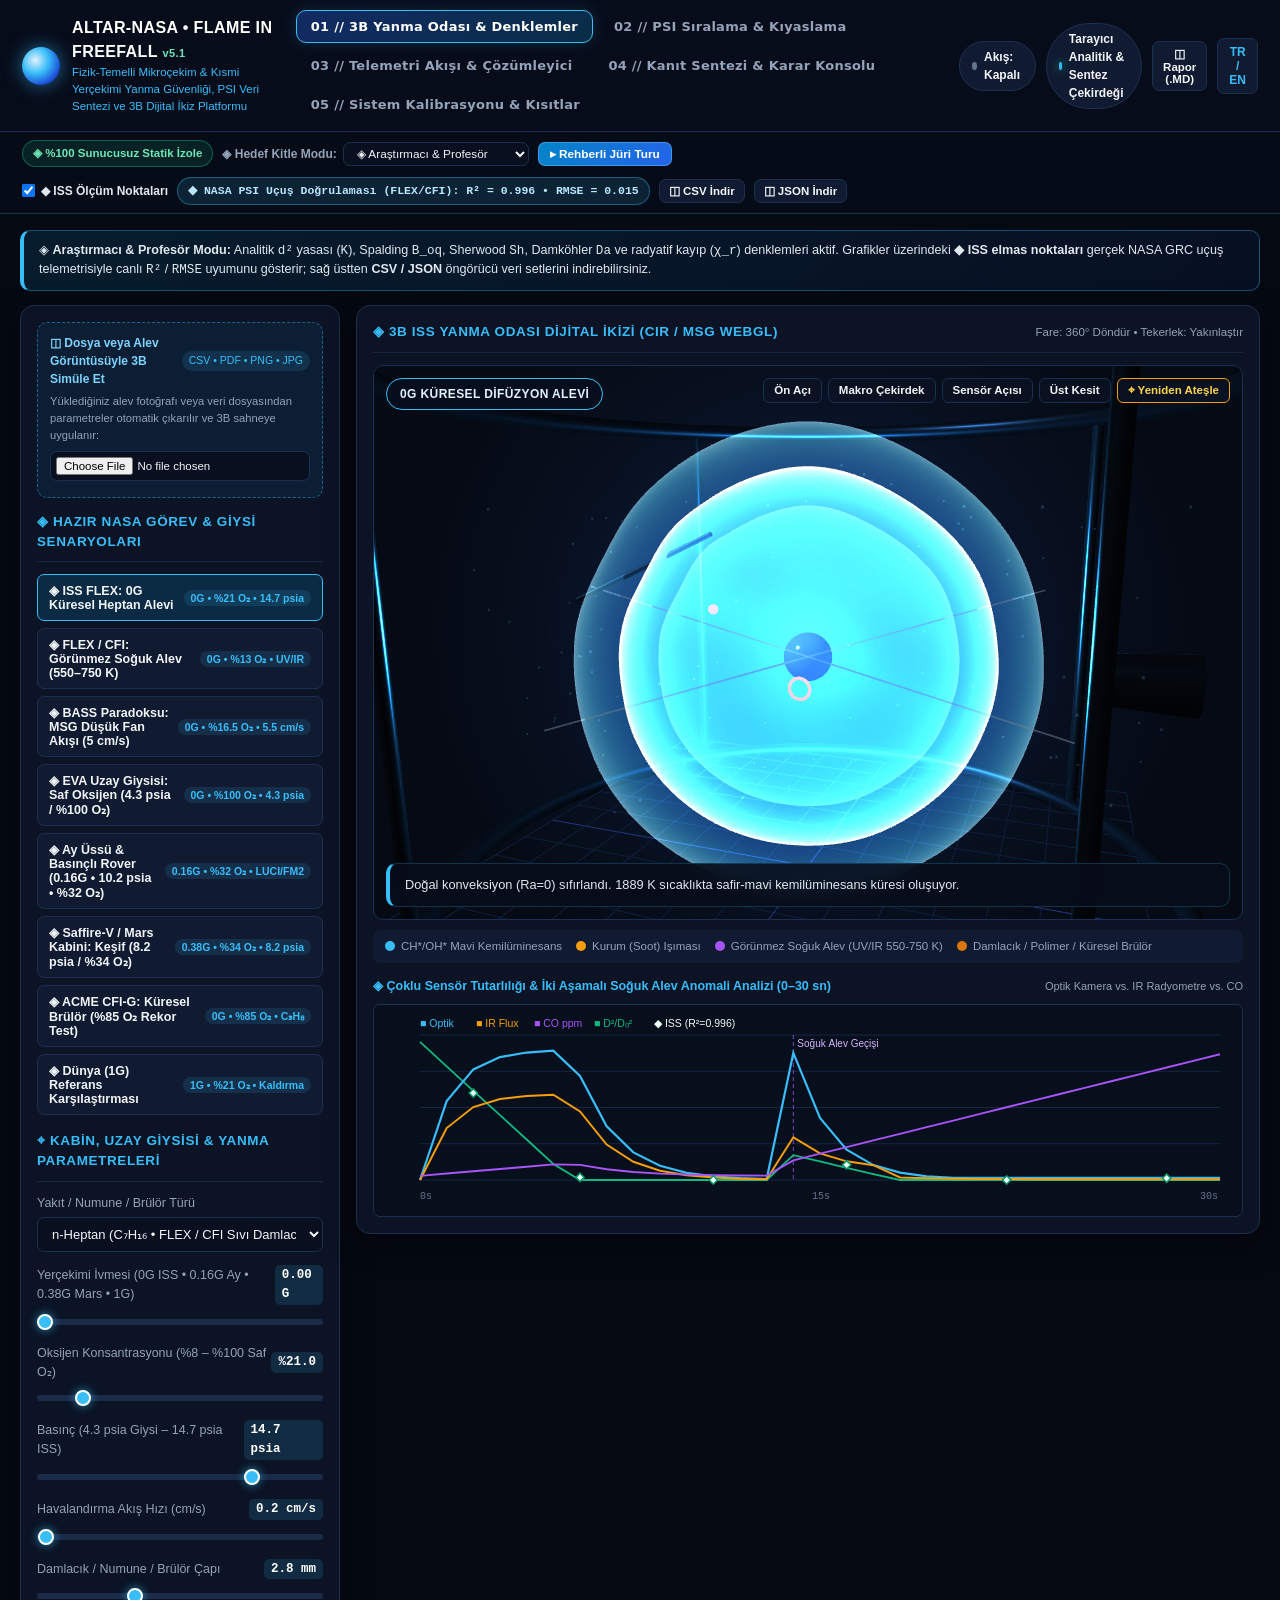
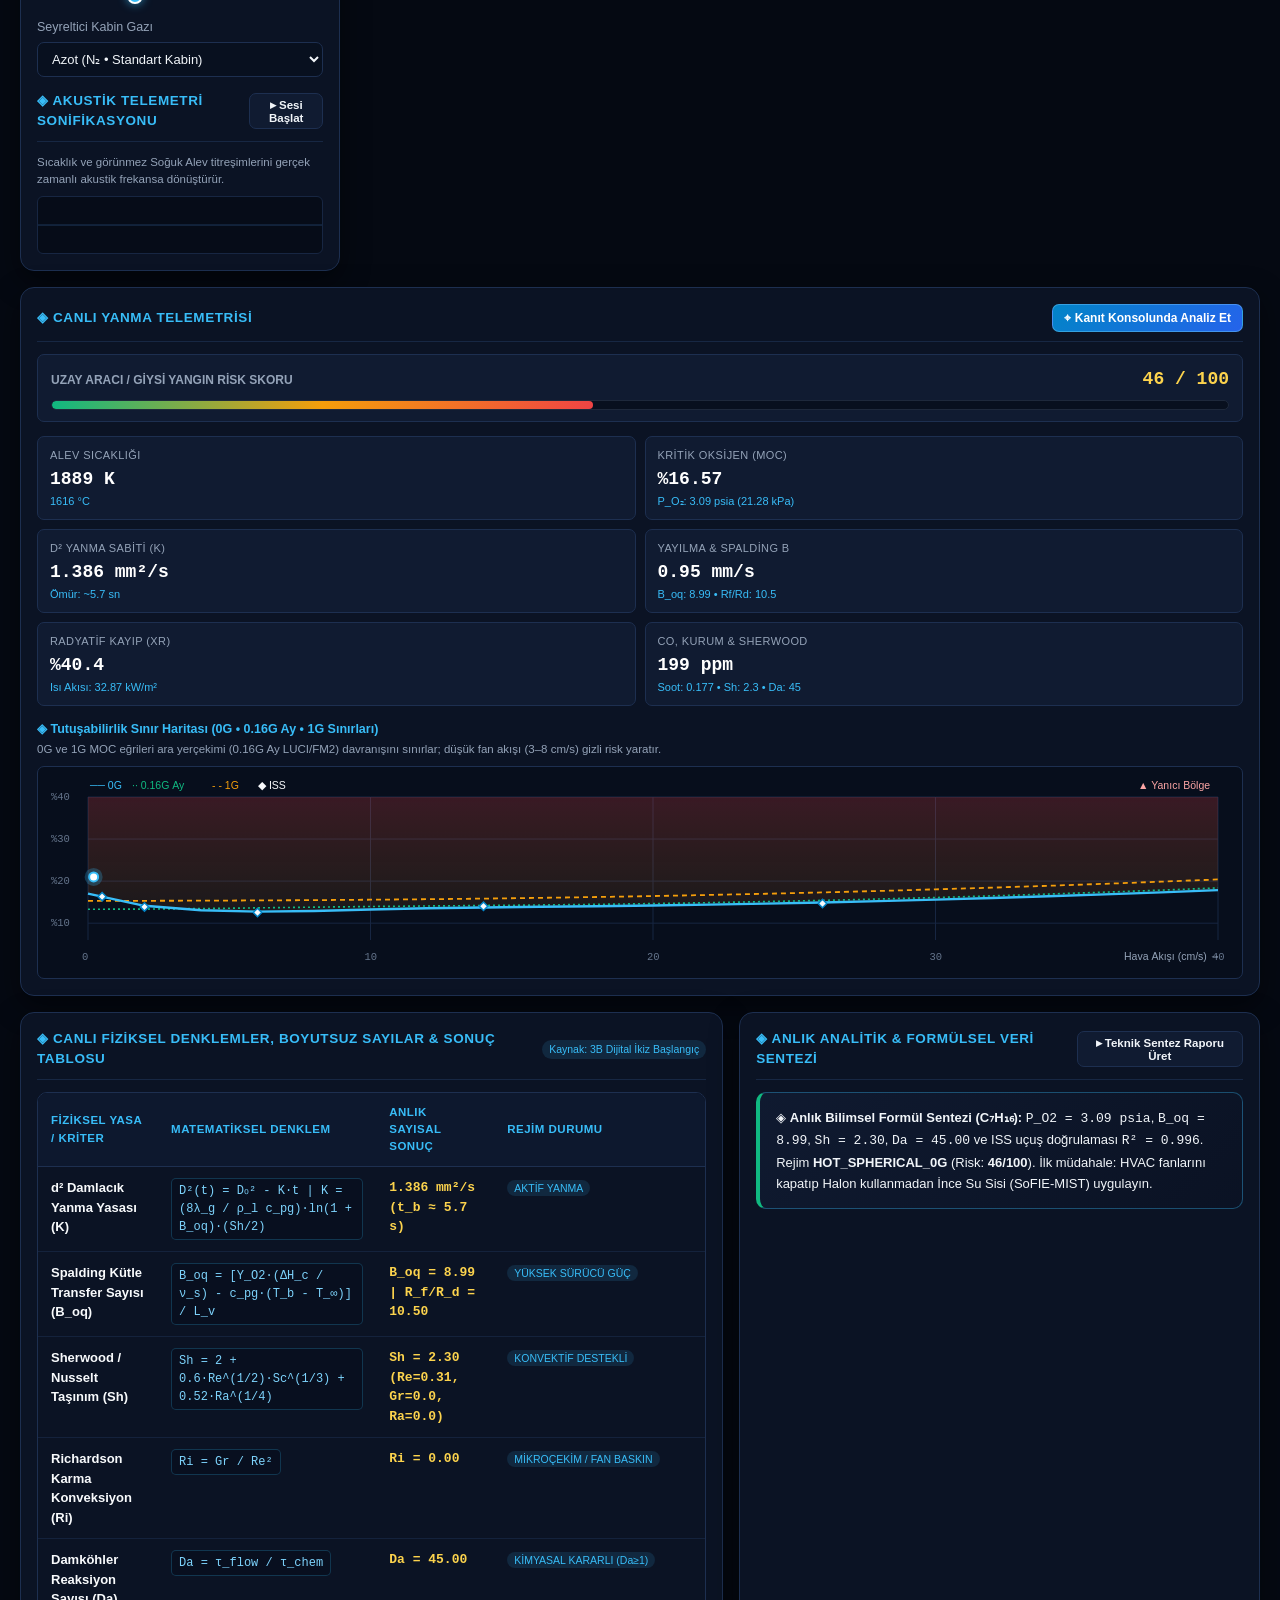
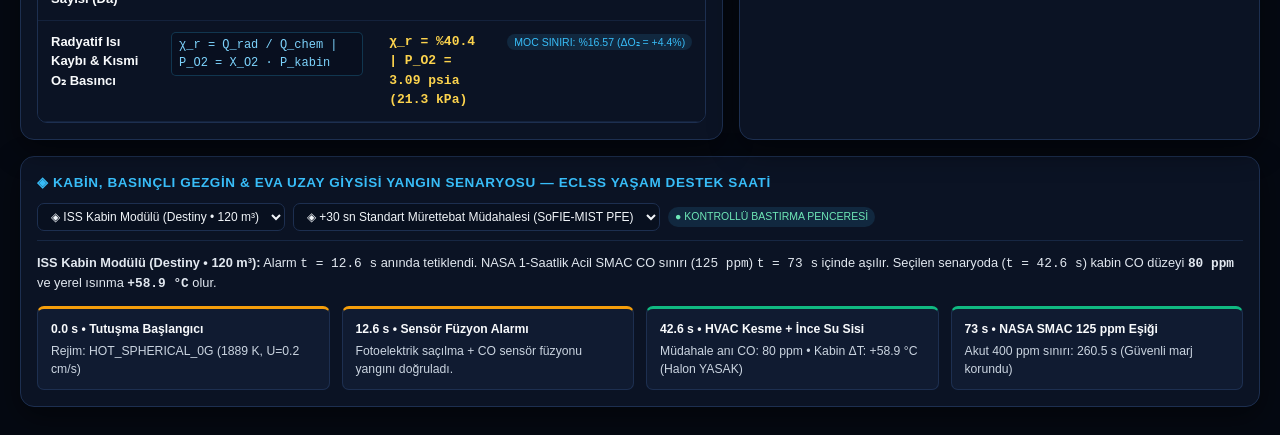
==== commit db83de0b: "fix(v5.1): question-driven 15-branch synthesis kernel, GFM tables, OSDR/stream & UI fixes across des" ====
--- a/web_serverless/index.html
+++ b/web_serverless/index.html
@@ -3,7 +3,7 @@
 <head>
     <meta charset="UTF-8" />
     <meta name="viewport" content="width=device-width, initial-scale=1.0" />
-    <meta http-equiv="Content-Security-Policy" content="default-src 'self'; script-src 'self'; style-src 'self' 'unsafe-inline'; img-src 'self' data: blob:; media-src 'self' blob:; font-src 'self' data:; connect-src 'self' https://ntrs.nasa.gov https://osdr.nasa.gov; object-src 'none'; base-uri 'self'; form-action 'self';" />
+    <meta http-equiv="Content-Security-Policy" content="default-src 'self'; script-src 'self'; style-src 'self' 'unsafe-inline'; img-src 'self' data: blob:; media-src 'self' blob:; font-src 'self' data:; connect-src 'self' https://ntrs.nasa.gov https://osdr.nasa.gov https://generativelanguage.googleapis.com https://openrouter.ai; object-src 'none'; base-uri 'self'; form-action 'self';" />
     <link rel="icon" href="./nasa_flame.ico" />
     <title>ALTAR-NASA • Flame in Freefall v5.1 | Zero-Trust Microgravity Combustion &amp; PSI Analytics Suite</title>
     <link rel="stylesheet" href="./css/mission_control.css" />
@@ -605,7 +605,7 @@
                     <div class="chat-topbar">
                         <div style="display:flex; align-items:center; gap:8px;">
                             <span style="font-size:12px; font-weight:700; color:var(--accent-cyan);" data-i18n="lbl_active_engine">◈ Aktif Sentez Çekirdeği:</span>
-                            <select class="nasa-select" id="sel-copilot-provider" style="width:290px; padding:5px 9px; font-size:12px;">
+                            <select class="nasa-select" id="sel-copilot-provider" style="min-width:340px; max-width:410px; width:auto; padding:5px 10px; font-size:12px;">
                                 <option value="auto" data-tr="◈ Otomatik (Analitik Fizik + Aktif Çıkarım Çekirdeği)" data-en="◈ Auto (Analytical Solver + Active Inference Kernel)">◈ Otomatik (Analitik Fizik + Aktif Çıkarım Çekirdeği)</option>
                                 <option value="ollama" data-tr="◈ Yerel Çevrimdışı Ollama (Derin Uzay Otonom Modu)" data-en="◈ Local Offline Ollama (Deep-Space Autonomous Mode)">◈ Yerel Çevrimdışı Ollama (Derin Uzay Otonom Modu)</option>
                                 <option value="antigravity" data-tr="◈ Yerel Sistem Çıkarım Köprüsü (CLI / SDK)" data-en="◈ Local System Inference Bridge (CLI / SDK)">◈ Yerel Sistem Çıkarım Köprüsü (CLI / SDK)</option>
@@ -627,7 +627,7 @@
                             <div class="console-readiness-grid">
                                 <div class="console-kv-item">
                                     <div class="console-kv-label" data-i18n="kv_solver_lbl">SAYISAL ÇÖZÜCÜ</div>
-                                    <div class="console-kv-val">d² • B_oq • Sh • Da • MOC [AKTİF]</div>
+                                    <div class="console-kv-val" data-i18n="kv_solver_val">d² • B_oq • Sh • Da • MOC [AKTİF]</div>
                                 </div>
                                 <div class="console-kv-item">
                                     <div class="console-kv-label" data-i18n="kv_corpus_lbl">REFERANS KORPUSU</div>
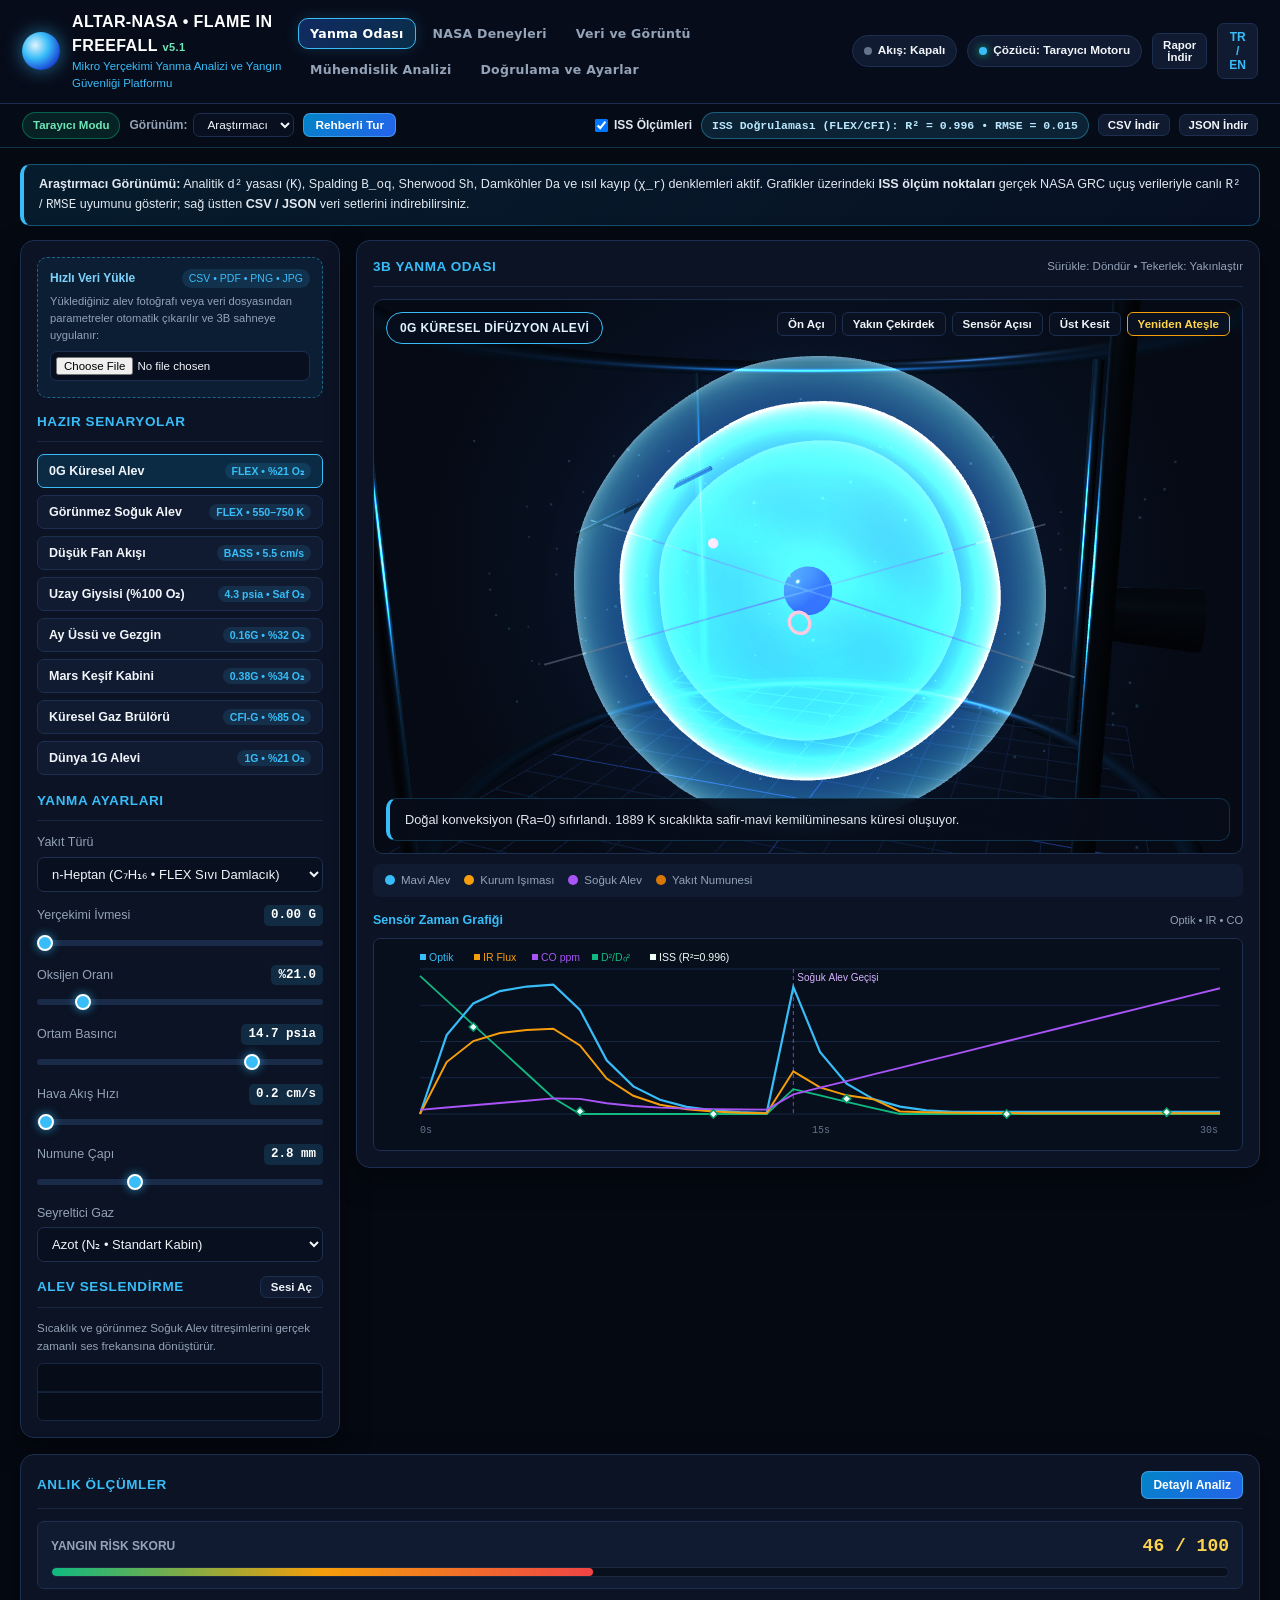
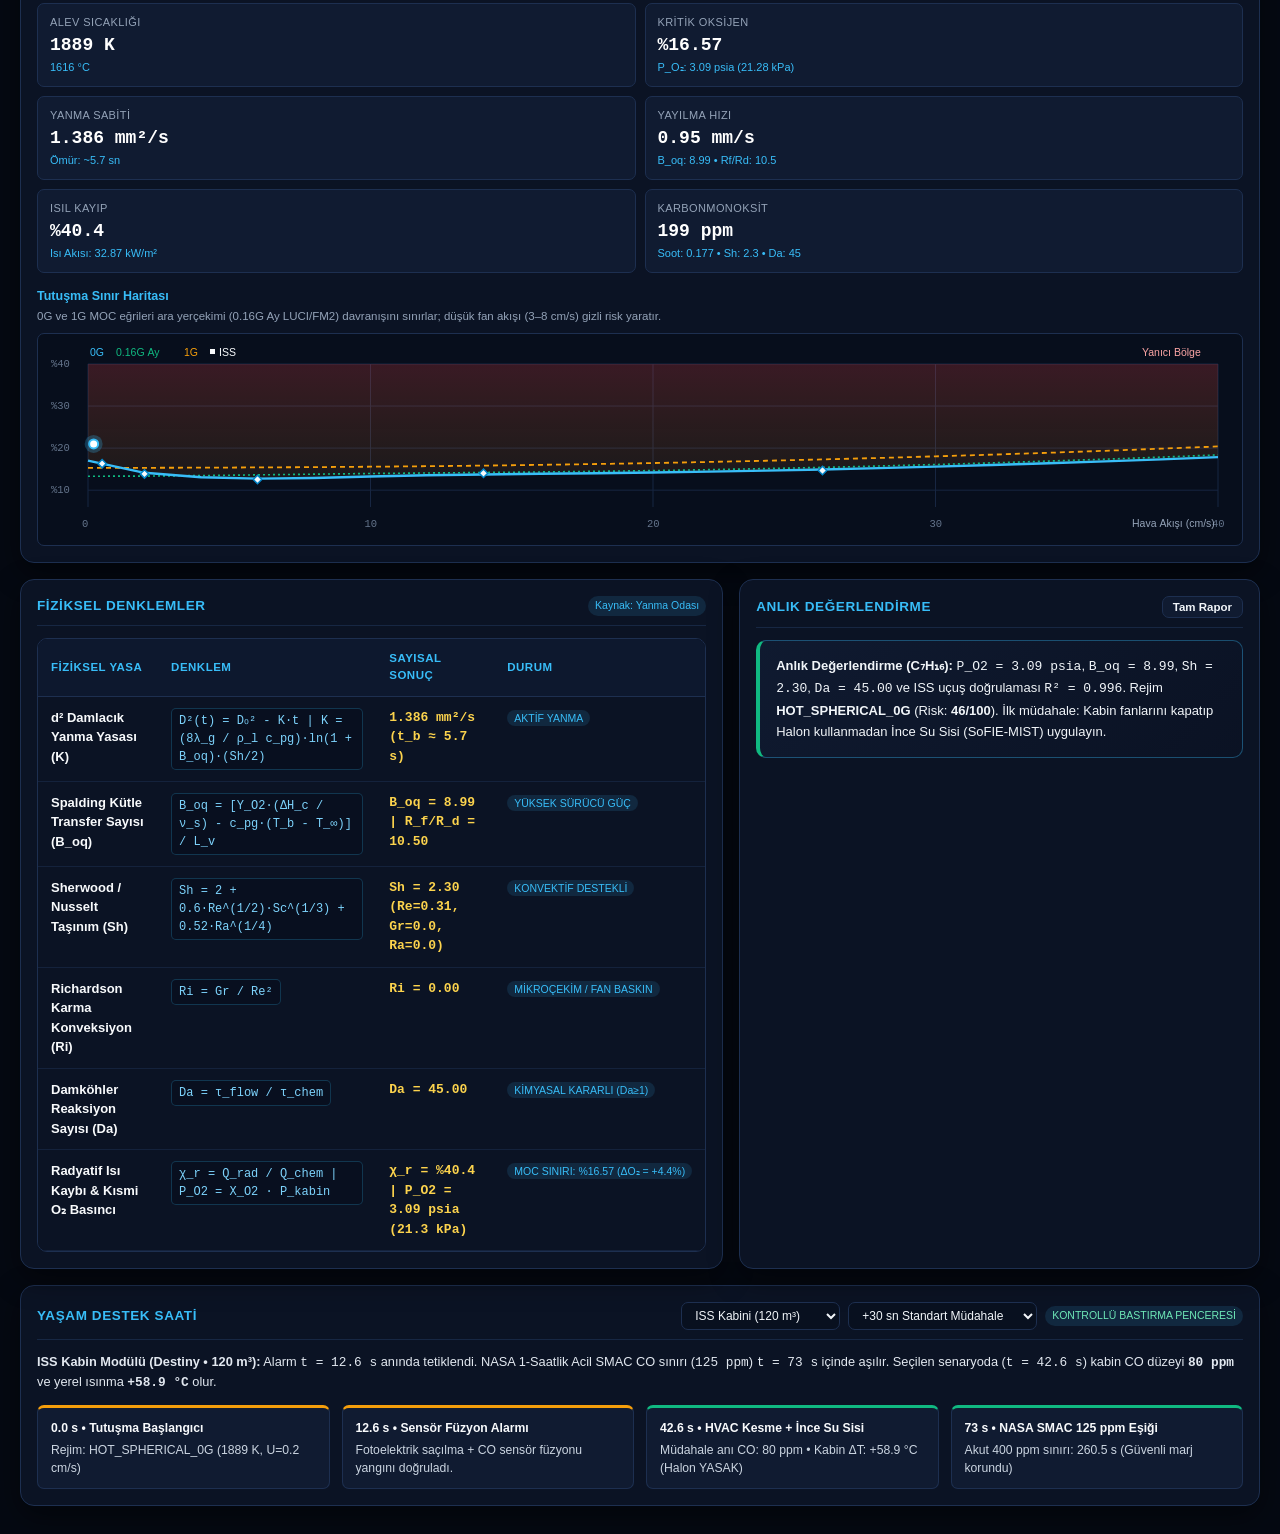
==== commit 07b73cb6: "Simplify bilingual (TR/EN) UI naming, add English README_EN, and refresh screenshots" ====
--- a/web_serverless/index.html
+++ b/web_serverless/index.html
@@ -5,7 +5,7 @@
     <meta name="viewport" content="width=device-width, initial-scale=1.0" />
     <meta http-equiv="Content-Security-Policy" content="default-src 'self'; script-src 'self'; style-src 'self' 'unsafe-inline'; img-src 'self' data: blob:; media-src 'self' blob:; font-src 'self' data:; connect-src 'self' https://ntrs.nasa.gov https://osdr.nasa.gov https://generativelanguage.googleapis.com https://openrouter.ai; object-src 'none'; base-uri 'self'; form-action 'self';" />
     <link rel="icon" href="./nasa_flame.ico" />
-    <title>ALTAR-NASA • Flame in Freefall v5.1 | Zero-Trust Microgravity Combustion &amp; PSI Analytics Suite</title>
+    <title>ALTAR-NASA • Flame in Freefall v5.1 | Microgravity Combustion &amp; Fire Safety Suite</title>
     <link rel="stylesheet" href="./css/mission_control.css" />
 </head>
 <body>
@@ -16,55 +16,55 @@
             <div class="brand-orb"></div>
             <div class="brand-titles">
                 <h1>ALTAR-NASA • FLAME IN FREEFALL <span style="font-size:11px; color:#6ee7b7; font-weight:700;">v5.1</span></h1>
-                <p id="lbl-brand-sub" data-i18n="brand_sub">Fizik-Temelli Mikroçekim &amp; Kısmi Yerçekimi Yanma Güvenliği, PSI Veri Sentezi ve 3B Dijital İkiz Platformu</p>
+                <p id="lbl-brand-sub" data-i18n="brand_sub">Mikro Yerçekimi Yanma Analizi ve Yangın Güvenliği Platformu</p>
             </div>
         </div>
 
         <nav class="nav-tabs" role="tablist">
-            <button class="nav-tab active" data-tab="tab-lab" id="nav-lab" data-i18n="nav_lab">01 // 3B Yanma Odası &amp; Denklemler</button>
-            <button class="nav-tab" data-tab="tab-rank" id="nav-rank" data-i18n="nav_rank">02 // PSI Sıralama &amp; Kıyaslama</button>
-            <button class="nav-tab" data-tab="tab-live" id="nav-live" data-i18n="nav_live">03 // Telemetri Akışı &amp; Çözümleyici</button>
-            <button class="nav-tab" data-tab="tab-copilot" id="nav-copilot" data-i18n="nav_copilot">04 // Kanıt Sentezi &amp; Karar Konsolu</button>
-            <button class="nav-tab" data-tab="tab-settings" id="nav-settings" data-i18n="nav_settings">05 // Sistem Kalibrasyonu &amp; Kısıtlar</button>
+            <button class="nav-tab active" data-tab="tab-lab" id="nav-lab" data-i18n="nav_lab">Yanma Odası</button>
+            <button class="nav-tab" data-tab="tab-rank" id="nav-rank" data-i18n="nav_rank">NASA Deneyleri</button>
+            <button class="nav-tab" data-tab="tab-live" id="nav-live" data-i18n="nav_live">Veri ve Görüntü</button>
+            <button class="nav-tab" data-tab="tab-copilot" id="nav-copilot" data-i18n="nav_copilot">Mühendislik Analizi</button>
+            <button class="nav-tab" data-tab="tab-settings" id="nav-settings" data-i18n="nav_settings">Doğrulama ve Ayarlar</button>
         </nav>
 
         <div class="header-actions">
-            <div class="status-pill" id="header-stream-pill" title="Continuous Live Telemetry Stream Status">
+            <div class="status-pill" id="header-stream-pill" title="Live Telemetry Stream Status">
                 <span class="status-dot" id="header-stream-dot" style="background:#64748b; box-shadow:none;"></span>
                 <span id="header-stream-text">Akış: Hazır</span>
             </div>
-            <div class="status-pill" id="header-engine-pill" title="Active Analytical Solver &amp; Synthesis Kernel Status">
+            <div class="status-pill" id="header-engine-pill" title="Active Analytical Solver Status">
                 <span class="status-dot" id="header-status-dot"></span>
-                <span id="header-engine-text">Çözücü Denetleniyor...</span>
-            </div>
-            <button class="btn-secondary" id="btn-export-report" style="padding: 5px 10px; font-size: 11.5px;" title="Bilimsel Görev &amp; Jüri Raporu İndir (.md)" data-i18n="btn_export_report">◫ Rapor (.MD)</button>
+                <span id="header-engine-text">Çözücü Hazırlanıyor</span>
+            </div>
+            <button class="btn-secondary" id="btn-export-report" style="padding: 5px 10px; font-size: 11.5px;" title="Bilimsel Görev Raporu İndir (.md)" data-i18n="btn_export_report">Rapor İndir</button>
             <button class="lang-btn" id="btn-lang-toggle" title="Dil Değiştir / Switch Language (TR / EN)">TR / EN</button>
         </div>
     </header>
 
-    <!-- ==================== v5.1 İZOLE GÜVENLİK, HEDEF KİTLE MODU, ISS R² & VERİ AYIKLAMA ALT ÇUBUĞU ==================== -->
+    <!-- ==================== ÇALIŞMA MODU, GÖRÜNÜM, ISS R² & VERİ İNDİRME ALT ÇUBUĞU ==================== -->
     <div class="command-subbar">
         <div class="subbar-group">
-            <span class="shield-pill" id="isolation-shield-pill" data-i18n="shield_badge">◈ %100 Sunucusuz Statik İzole</span>
+            <span class="shield-pill" id="isolation-shield-pill" data-i18n="shield_badge">Tarayıcı Modu</span>
             <label style="display:inline-flex; align-items:center; gap:6px; color:var(--text-muted); font-weight:600;">
-                <span data-i18n="lbl_audience">◈ Hedef Kitle Modu:</span>
+                <span data-i18n="lbl_audience">Görünüm:</span>
                 <select class="nasa-select" id="sel-audience-mode" style="width:auto; padding:3px 9px; font-size:11.8px;">
-                    <option value="researcher" data-tr="◈ Araştırmacı &amp; Profesör" data-en="◈ Researcher &amp; Professor">◈ Araştırmacı &amp; Profesör</option>
-                    <option value="student" data-tr="◈ Lisans Öğrencisi" data-en="◈ Undergraduate Student">◈ Lisans Öğrencisi</option>
-                    <option value="engineer" data-tr="◈ Uçuş Güvenlik Mühendisi" data-en="◈ Flight Safety Engineer">◈ Uçuş Güvenlik Mühendisi</option>
+                    <option value="researcher" data-tr="Araştırmacı" data-en="Researcher">Araştırmacı</option>
+                    <option value="student" data-tr="Öğrenci" data-en="Student">Öğrenci</option>
+                    <option value="engineer" data-tr="Mühendis" data-en="Engineer">Mühendis</option>
                 </select>
             </label>
-            <button class="btn-primary" id="btn-guided-tour" style="padding:4px 11px; font-size:11.8px;" data-i18n="btn_guided_tour">▸ Rehberli Jüri Turu</button>
+            <button class="btn-primary" id="btn-guided-tour" style="padding:4px 11px; font-size:11.8px;" data-i18n="btn_guided_tour">Rehberli Tur</button>
         </div>
 
         <div class="subbar-group">
             <label style="display:inline-flex; align-items:center; gap:6px; cursor:pointer; color:#e2e8f0; font-weight:600;">
                 <input type="checkbox" id="chk-flight-overlay" checked />
-                <span data-i18n="chk_flight_pts">◆ ISS Ölçüm Noktaları</span>
+                <span data-i18n="chk_flight_pts">ISS Ölçümleri</span>
             </label>
-            <span class="validation-pill" id="flight-val-badge">◆ ISS R² = 0.988 • RMSE = 0.017</span>
-            <button class="btn-secondary" id="btn-export-csv" style="padding:4px 9px; font-size:11.5px;" data-i18n="btn_export_csv">◫ CSV İndir</button>
-            <button class="btn-secondary" id="btn-export-json" style="padding:4px 9px; font-size:11.5px;" data-i18n="btn_export_json">◫ JSON İndir</button>
+            <span class="validation-pill" id="flight-val-badge">ISS R² = 0.996 • RMSE = 0.015</span>
+            <button class="btn-secondary" id="btn-export-csv" style="padding:4px 9px; font-size:11.5px;" data-i18n="btn_export_csv">CSV İndir</button>
+            <button class="btn-secondary" id="btn-export-json" style="padding:4px 9px; font-size:11.5px;" data-i18n="btn_export_json">JSON İndir</button>
         </div>
     </div>
 
@@ -72,17 +72,17 @@
     <main class="main-container">
 
         <!-- ================================================================
-             SEKME 1: 3B ISS YANMA ODASI, KISMİ YERÇEKİMİ (LUCI/FM2) & CANLI FORMÜLLER
+             SEKME 1: YANMA ODASI
              ================================================================ -->
         <section class="tab-section active" id="tab-lab">
             <div class="audience-guide-banner" id="audience-guide-banner"></div>
             <div class="lab-grid">
 
-                <!-- SOL SÜTUN: HIZLI DOSYA/RESİM -> 3B AKTARICI, SENARYOLAR & KAYDIRICILAR -->
+                <!-- SOL SÜTUN: HIZLI VERİ YÜKLE, SENARYOLAR & KAYDIRICILAR -->
                 <div class="panel-box">
                     <div class="quick-ingest-box">
                         <div style="display:flex; justify-content:space-between; align-items:center; margin-bottom:5px;">
-                            <strong style="font-size:12px; color:#7dd3fc;" data-i18n="quick_ingest_title">◫ Dosya veya Alev Görüntüsüyle 3B Simüle Et</strong>
+                            <strong style="font-size:12px; color:#7dd3fc;" data-i18n="quick_ingest_title">Hızlı Veri Yükle</strong>
                             <span class="preset-badge">CSV • PDF • PNG • JPG</span>
                         </div>
                         <p style="font-size:11.2px; color:var(--text-muted); margin-bottom:7px;" data-i18n="quick_ingest_desc">
@@ -93,30 +93,30 @@
                     </div>
 
                     <div class="panel-header">
-                        <span class="panel-title" id="t-presets-title" data-i18n="presets_title">◈ Hazır NASA Görev &amp; Giysi Senaryoları</span>
+                        <span class="panel-title" id="t-presets-title" data-i18n="presets_title">Hazır Senaryolar</span>
                     </div>
                     <div class="preset-list" id="preset-buttons-container"></div>
 
                     <div class="panel-header" style="margin-top: 8px;">
-                        <span class="panel-title" id="t-controls-title" data-i18n="controls_title">⌖ Kabin, Uzay Giysisi &amp; Yanma Parametreleri</span>
-                    </div>
-
-                    <div class="control-group">
-                        <div class="control-label"><span id="lbl-fuel" data-i18n="lbl_fuel">Yakıt / Numune / Brülör Türü</span></div>
+                        <span class="panel-title" id="t-controls-title" data-i18n="controls_title">Yanma Ayarları</span>
+                    </div>
+
+                    <div class="control-group">
+                        <div class="control-label"><span id="lbl-fuel" data-i18n="lbl_fuel">Yakıt Türü</span></div>
                         <select class="nasa-select" id="inp-fuel">
-                            <option value="n_heptane" data-tr="n-Heptan (C₇H₁₆ • FLEX / CFI Sıvı Damlacık)" data-en="n-Heptane (C₇H₁₆ • FLEX / CFI Liquid Droplet)">n-Heptan (C₇H₁₆ • FLEX / CFI Sıvı Damlacık)</option>
-                            <option value="methanol" data-tr="Metanol (CH₃OH • FLEX-2 Kurumsuz Damlacık)" data-en="Methanol (CH₃OH • FLEX-2 Soot-Free Droplet)">Metanol (CH₃OH • FLEX-2 Kurumsuz Damlacık)</option>
-                            <option value="pmma" data-tr="PMMA Akrilik Çubuk (BASS / SoFIE Katı Polimer)" data-en="Cast PMMA Rod (BASS / SoFIE Solid Polymer)">PMMA Akrilik Çubuk (BASS / SoFIE Katı Polimer)</option>
-                            <option value="sibal" data-tr="Sibal Kumaş Plaka (%75 Pamuk / %25 Cam • Saffire)" data-en="Sibal Cloth Slab (75% Cotton / 25% Glass • Saffire)">Sibal Kumaş Plaka (%75 Pamuk / %25 Cam • Saffire)</option>
-                            <option value="nomex" data-tr="Nomex HT90-40 (EVA Uzay Giysisi &amp; BASS-II Kumaşı)" data-en="Nomex HT90-40 (EVA Spacesuit &amp; BASS-II Fabric)">Nomex HT90-40 (EVA Uzay Giysisi &amp; BASS-II Kumaşı)</option>
-                            <option value="propane_cfig" data-tr="Propan Küresel Brülör (C₃H₈ • ACME CFI-G %85 O₂)" data-en="Propane Spherical Burner (C₃H₈ • ACME CFI-G 85% O₂)">Propan Küresel Brülör (C₃H₈ • ACME CFI-G %85 O₂)</option>
-                            <option value="hydrogen" data-tr="Hidrojen Gaz Jeti (H₂ • ACME E-FIELD / SLISE)" data-en="Hydrogen Gas Jet (H₂ • ACME E-FIELD / SLISE)">Hidrojen Gaz Jeti (H₂ • ACME E-FIELD / SLISE)</option>
+                            <option value="n_heptane" data-tr="n-Heptan (C₇H₁₆ • FLEX Sıvı Damlacık)" data-en="n-Heptane (C₇H₁₆ • FLEX Liquid Droplet)">n-Heptan (C₇H₁₆ • FLEX Sıvı Damlacık)</option>
+                            <option value="methanol" data-tr="Metanol (CH₃OH • FLEX-2 Damlacık)" data-en="Methanol (CH₃OH • FLEX-2 Droplet)">Metanol (CH₃OH • FLEX-2 Damlacık)</option>
+                            <option value="pmma" data-tr="PMMA Akrilik Çubuk (BASS / SoFIE)" data-en="Cast PMMA Rod (BASS / SoFIE)">PMMA Akrilik Çubuk (BASS / SoFIE)</option>
+                            <option value="sibal" data-tr="Sibal Kumaş Plaka (Saffire)" data-en="Sibal Cloth Slab (Saffire)">Sibal Kumaş Plaka (Saffire)</option>
+                            <option value="nomex" data-tr="Nomex HT90-40 (Uzay Giysisi Kumaşı)" data-en="Nomex HT90-40 (EVA Suit Fabric)">Nomex HT90-40 (Uzay Giysisi Kumaşı)</option>
+                            <option value="propane_cfig" data-tr="Propan Küresel Brülör (ACME CFI-G)" data-en="Propane Spherical Burner (ACME CFI-G)">Propan Küresel Brülör (ACME CFI-G)</option>
+                            <option value="hydrogen" data-tr="Hidrojen Gaz Jeti (ACME / SLISE)" data-en="Hydrogen Gas Jet (ACME / SLISE)">Hidrojen Gaz Jeti (ACME / SLISE)</option>
                         </select>
                     </div>
 
                     <div class="control-group">
                         <div class="control-label">
-                            <span id="lbl-gravity" data-i18n="lbl_gravity">Yerçekimi İvmesi (0G ISS • 0.16G Ay • 0.38G Mars • 1G)</span>
+                            <span id="lbl-gravity" data-i18n="lbl_gravity">Yerçekimi İvmesi</span>
                             <span class="control-val" id="val-gravity">0.00 G</span>
                         </div>
                         <input type="range" class="nasa-slider" id="inp-gravity" min="0" max="1.0" step="0.01" value="0.0" />
@@ -124,7 +124,7 @@
 
                     <div class="control-group">
                         <div class="control-label">
-                            <span id="lbl-oxygen" data-i18n="lbl_oxygen">Oksijen Konsantrasyonu (%8 – %100 Saf O₂)</span>
+                            <span id="lbl-oxygen" data-i18n="lbl_oxygen">Oksijen Oranı</span>
                             <span class="control-val" id="val-oxygen">%21.0</span>
                         </div>
                         <input type="range" class="nasa-slider" id="inp-oxygen" min="8" max="100" step="0.5" value="21.0" />
@@ -132,7 +132,7 @@
 
                     <div class="control-group">
                         <div class="control-label">
-                            <span id="lbl-pressure" data-i18n="lbl_pressure">Basınç (4.3 psia Giysi – 14.7 psia ISS)</span>
+                            <span id="lbl-pressure" data-i18n="lbl_pressure">Ortam Basıncı</span>
                             <span class="control-val" id="val-pressure">14.7 psia</span>
                         </div>
                         <input type="range" class="nasa-slider" id="inp-pressure" min="3.8" max="18.0" step="0.1" value="14.7" />
@@ -140,7 +140,7 @@
 
                     <div class="control-group">
                         <div class="control-label">
-                            <span id="lbl-airflow" data-i18n="lbl_airflow">Havalandırma Akış Hızı (cm/s)</span>
+                            <span id="lbl-airflow" data-i18n="lbl_airflow">Hava Akış Hızı</span>
                             <span class="control-val" id="val-airflow">0.2 cm/s</span>
                         </div>
                         <input type="range" class="nasa-slider" id="inp-airflow" min="0.0" max="40.0" step="0.2" value="0.2" />
@@ -148,37 +148,37 @@
 
                     <div class="control-group">
                         <div class="control-label">
-                            <span id="lbl-droplet" data-i18n="lbl_droplet">Damlacık / Numune / Brülör Çapı</span>
+                            <span id="lbl-droplet" data-i18n="lbl_droplet">Numune Çapı</span>
                             <span class="control-val" id="val-droplet">2.8 mm</span>
                         </div>
                         <input type="range" class="nasa-slider" id="inp-droplet" min="1.2" max="6.0" step="0.2" value="2.8" />
                     </div>
 
                     <div class="control-group">
-                        <div class="control-label"><span id="lbl-diluent" data-i18n="lbl_diluent">Seyreltici Kabin Gazı</span></div>
+                        <div class="control-label"><span id="lbl-diluent" data-i18n="lbl_diluent">Seyreltici Gaz</span></div>
                         <select class="nasa-select" id="inp-diluent">
                             <option value="N2" data-tr="Azot (N₂ • Standart Kabin)" data-en="Nitrogen (N₂ • Standard Cabin)">Azot (N₂ • Standart Kabin)</option>
-                            <option value="CO2" data-tr="Karbondioksit (CO₂ • Söndürme Seyreltmesi)" data-en="Carbon Dioxide (CO₂ • Suppression Diluent)">Karbondioksit (CO₂ • Söndürme Seyreltmesi)</option>
-                            <option value="He" data-tr="Helyum (He • Yüksek Isıl Difüzyon)" data-en="Helium (He • High Thermal Diffusivity)">Helyum (He • Yüksek Isıl Difüzyon)</option>
+                            <option value="CO2" data-tr="Karbondioksit (CO₂ • Söndürme)" data-en="Carbon Dioxide (CO₂ • Suppression)">Karbondioksit (CO₂ • Söndürme)</option>
+                            <option value="He" data-tr="Helyum (He • Yüksek Difüzyon)" data-en="Helium (He • High Diffusivity)">Helyum (He • Yüksek Difüzyon)</option>
                         </select>
                     </div>
 
-                    <!-- AKUSTİK SONİFİKASYON PANELİ -->
+                    <!-- ALEV SESLENDİRME PANELİ -->
                     <div class="panel-header" style="margin-top: 14px;">
-                        <span class="panel-title" data-i18n="audio_title">◈ Akustik Telemetri Sonifikasyonu</span>
-                        <button class="btn-secondary" id="btn-audio-toggle" style="padding: 4px 10px; font-size: 11.5px;" data-i18n="audio_start">▸ Sesi Başlat</button>
+                        <span class="panel-title" data-i18n="audio_title">Alev Seslendirme</span>
+                        <button class="btn-secondary" id="btn-audio-toggle" style="padding: 4px 10px; font-size: 11.5px;" data-i18n="audio_start">Sesi Aç</button>
                     </div>
                     <p style="font-size: 11.5px; color: var(--text-muted);" data-i18n="audio_desc">
-                        Sıcaklık ve görünmez Soğuk Alev titreşimlerini gerçek zamanlı akustik frekansa dönüştürür.
+                        Sıcaklık ve görünmez Soğuk Alev titreşimlerini gerçek zamanlı ses frekansına dönüştürür.
                     </p>
                     <canvas class="audio-scope" id="audio-scope-canvas"></canvas>
                 </div>
 
-                <!-- ORTA SÜTUN: 3 BOYUTLU WEBGL ISS CIR YANMA ODASI -->
+                <!-- ORTA SÜTUN: 3B YANMA ODASI -->
                 <div class="panel-box">
                     <div class="panel-header">
-                        <span class="panel-title" id="t-3d-title" data-i18n="chamber_title">◈ 3B ISS Yanma Odası Dijital İkizi (CIR / MSG WebGL)</span>
-                        <span style="font-size: 11.5px; color: var(--text-muted);" id="t-3d-hint" data-i18n="chamber_hint">Fare: 360° Döndür • Tekerlek: Yakınlaştır</span>
+                        <span class="panel-title" id="t-3d-title" data-i18n="chamber_title">3B Yanma Odası</span>
+                        <span style="font-size: 11.5px; color: var(--text-muted);" id="t-3d-hint" data-i18n="chamber_hint">Sürükle: Döndür • Tekerlek: Yakınlaştır</span>
                     </div>
 
                     <div class="chamber-wrapper" id="chamber-viewport-wrap">
@@ -188,10 +188,10 @@
                             <div class="regime-pill" id="hud-regime-badge">0G KÜRESEL DİFÜZYON ALEVİ</div>
                             <div class="camera-toolbar">
                                 <button class="cam-btn" data-cam="front" data-i18n="cam_front">Ön Açı</button>
-                                <button class="cam-btn" data-cam="macro" data-i18n="cam_macro">Makro Çekirdek</button>
+                                <button class="cam-btn" data-cam="macro" data-i18n="cam_macro">Yakın Çekirdek</button>
                                 <button class="cam-btn" data-cam="sensors" data-i18n="cam_sensors">Sensör Açısı</button>
                                 <button class="cam-btn" data-cam="top" data-i18n="cam_top">Üst Kesit</button>
-                                <button class="cam-btn" id="btn-reignite" style="border-color:#f59e0b; color:#fcd34d;" data-i18n="cam_reignite">⌖ Yeniden Ateşle</button>
+                                <button class="cam-btn" id="btn-reignite" style="border-color:#f59e0b; color:#fcd34d;" data-i18n="cam_reignite">Yeniden Ateşle</button>
                             </div>
                         </div>
 
@@ -201,22 +201,21 @@
                     </div>
 
                     <div class="legend-strip">
-                        <span class="legend-item"><span class="legend-dot" style="background:#38bdf8;"></span> <span data-i18n="leg_blue">CH*/OH* Mavi Kemilüminesans</span></span>
-                        <span class="legend-item"><span class="legend-dot" style="background:#f59e0b;"></span> <span data-i18n="leg_soot">Kurum (Soot) Işıması</span></span>
-                        <span class="legend-item"><span class="legend-dot" style="background:#a855f7;"></span> <span data-i18n="leg_cool">Görünmez Soğuk Alev (UV/IR 550-750 K)</span></span>
-                        <span class="legend-item"><span class="legend-dot" style="background:#d97706;"></span> <span data-i18n="leg_geom">Damlacık / Polimer / Küresel Brülör</span></span>
-                    </div>
-
-                    <!-- NASA KISMİ YERÇEKİMİ (LUCI / FM2) VE EVA UZAY GİYSİSİ BİLİMSEL ŞEFFAFLIK BİLDİRİMİ -->
+                        <span class="legend-item"><span class="legend-dot" style="background:#38bdf8;"></span> <span data-i18n="leg_blue">Mavi Alev</span></span>
+                        <span class="legend-item"><span class="legend-dot" style="background:#f59e0b;"></span> <span data-i18n="leg_soot">Kurum Işıması</span></span>
+                        <span class="legend-item"><span class="legend-dot" style="background:#a855f7;"></span> <span data-i18n="leg_cool">Soğuk Alev</span></span>
+                        <span class="legend-item"><span class="legend-dot" style="background:#d97706;"></span> <span data-i18n="leg_geom">Yakıt Numunesi</span></span>
+                    </div>
+
                     <div class="partial-g-notice" id="partial-g-banner"></div>
 
-                    <!-- ÇOKLU SENSÖR TUTARLILIK GRAFİĞİ -->
+                    <!-- SENSÖR ZAMAN GRAFİĞİ -->
                     <div style="margin-top: 14px;">
                         <div style="display:flex; justify-content:space-between; align-items:center;">
                             <span style="font-size:12.5px; font-weight:700; color:var(--accent-cyan);" data-i18n="chart_sensor_title">
-                                ◈ Çoklu Sensör Tutarlılığı &amp; İki Aşamalı Soğuk Alev Anomali Analizi (0–30 sn)
+                                Sensör Zaman Grafiği
                             </span>
-                            <span style="font-size:11px; color:var(--text-muted);" data-i18n="chart_sensor_sub">Optik Kamera vs. IR Radyometre vs. CO</span>
+                            <span style="font-size:11px; color:var(--text-muted);" data-i18n="chart_sensor_sub">Optik • IR • CO</span>
                         </div>
                         <div class="chart-canvas-wrap">
                             <canvas class="sci-chart" id="chart-multisensor"></canvas>
@@ -224,18 +223,18 @@
                     </div>
                 </div>
 
-                <!-- SAĞ SÜTUN: ANLIK TELEMETRİ KARTLARI & MOC SINIR HARİTASI -->
+                <!-- SAĞ SÜTUN: ANLIK ÖLÇÜMLER & TUTUŞMA SINIR HARİTASI -->
                 <div class="panel-box lab-right-col">
                     <div class="panel-header">
-                        <span class="panel-title" data-i18n="tel_panel_title">◈ Canlı Yanma Telemetrisi</span>
+                        <span class="panel-title" data-i18n="tel_panel_title">Anlık Ölçümler</span>
                         <button class="btn-primary" id="btn-ai-interpret-sim" style="padding: 6px 11px; font-size: 12px;" data-i18n="btn_ai_interpret">
-                            ⌖ Kanıt Konsolunda Analiz Et
+                            Detaylı Analiz
                         </button>
                     </div>
 
                     <div class="risk-meter-box">
                         <div style="display:flex; justify-content:space-between; align-items:center;">
-                            <span style="font-size:12px; font-weight:700; color:var(--text-muted);" data-i18n="lbl_risk_score">UZAY ARACI / GİYSİ YANGIN RİSK SKORU</span>
+                            <span style="font-size:12px; font-weight:700; color:var(--text-muted);" data-i18n="lbl_risk_score">YANGIN RİSK SKORU</span>
                             <span id="tel-risk-score" style="font-family:Consolas,monospace; font-size:18px; font-weight:800; color:#fcd34d;">42 / 100</span>
                         </div>
                         <div class="risk-bar-track">
@@ -250,27 +249,27 @@
                             <div class="tel-sub" id="tel-temp-c">1726 °C</div>
                         </div>
                         <div class="tel-card">
-                            <div class="tel-label" data-i18n="card_moc">Kritik Oksijen (MOC)</div>
+                            <div class="tel-label" data-i18n="card_moc">Kritik Oksijen</div>
                             <div class="tel-value" id="tel-moc">%16.4</div>
                             <div class="tel-sub" id="tel-po2">P_O₂: 3.09 psia</div>
                         </div>
                         <div class="tel-card">
-                            <div class="tel-label" data-i18n="card_kburn">D² Yanma Sabiti (K)</div>
+                            <div class="tel-label" data-i18n="card_kburn">Yanma Sabiti</div>
                             <div class="tel-value" id="tel-kburn">0.74 mm²/s</div>
                             <div class="tel-sub" id="tel-lifetime">Ömür: ~10.5 sn</div>
                         </div>
                         <div class="tel-card">
-                            <div class="tel-label" data-i18n="card_spread">Yayılma &amp; Spalding B</div>
+                            <div class="tel-label" data-i18n="card_spread">Yayılma Hızı</div>
                             <div class="tel-value" id="tel-spread">0.55 mm/s</div>
                             <div class="tel-sub" id="tel-radius">B_oq: 6.2 • Rf/Rd: 5.4</div>
                         </div>
                         <div class="tel-card">
-                            <div class="tel-label" data-i18n="card_rad">Radyatif Kayıp (χr)</div>
+                            <div class="tel-label" data-i18n="card_rad">Isıl Kayıp</div>
                             <div class="tel-value" id="tel-radloss">%21.0</div>
                             <div class="tel-sub" id="tel-flux">Isı Akısı: 28.4 kW/m²</div>
                         </div>
                         <div class="tel-card">
-                            <div class="tel-label" data-i18n="card_co">CO, Kurum &amp; Sherwood</div>
+                            <div class="tel-label" data-i18n="card_co">Karbonmonoksit</div>
                             <div class="tel-value" id="tel-co">145 ppm</div>
                             <div class="tel-sub" id="tel-soot">Soot: 0.18 • Sh: 2.08</div>
                         </div>
@@ -279,7 +278,7 @@
                     <div style="margin-top: 10px;">
                         <div style="display:flex; justify-content:space-between; align-items:center;">
                             <span style="font-size:12.5px; font-weight:700; color:var(--accent-cyan);" data-i18n="chart_moc_title">
-                                ◈ Tutuşabilirlik Sınır Haritası (0G • 0.16G Ay • 1G Sınırları)
+                                Tutuşma Sınır Haritası
                             </span>
                         </div>
                         <p style="font-size:11.5px; color:var(--text-muted); margin-top:2px;" data-i18n="chart_moc_desc">
@@ -293,21 +292,21 @@
 
             </div>
 
-            <!-- ALT BÖLÜM: ANLIK DEĞİŞEN BİLİMSEL DENKLEM SONUÇ TABLOSU VE CANLI ANALİTİK VERİ SENTEZİ -->
+            <!-- ALT BÖLÜM: FİZİKSEL DENKLEMLER VE ANLIK DEĞERLENDİRME -->
             <div class="lab-bottom-grid">
                 <div class="panel-box">
                     <div class="panel-header">
-                        <span class="panel-title" data-i18n="formula_table_title">◈ Canlı Fiziksel Denklemler, Boyutsuz Sayılar &amp; Sonuç Tablosu</span>
-                        <span class="preset-badge" id="formula-active-source-badge">Kaynak: 3B Dijital İkiz</span>
+                        <span class="panel-title" data-i18n="formula_table_title">Fiziksel Denklemler</span>
+                        <span class="preset-badge" id="formula-active-source-badge">Kaynak: Yanma Odası</span>
                     </div>
                     <div class="nasa-table-wrap">
                         <table class="nasa-table">
                             <thead>
                                 <tr>
-                                    <th data-i18n="th_law">Fiziksel Yasa / Kriter</th>
-                                    <th data-i18n="th_eq">Matematiksel Denklem</th>
-                                    <th data-i18n="th_val">Anlık Sayısal Sonuç</th>
-                                    <th data-i18n="th_status">Rejim Durumu</th>
+                                    <th data-i18n="th_law">Fiziksel Yasa</th>
+                                    <th data-i18n="th_eq">Denklem</th>
+                                    <th data-i18n="th_val">Sayısal Sonuç</th>
+                                    <th data-i18n="th_status">Durum</th>
                                 </tr>
                             </thead>
                             <tbody id="formula-results-tbody"></tbody>
@@ -317,9 +316,9 @@
 
                 <div class="panel-box">
                     <div class="panel-header">
-                        <span class="panel-title" data-i18n="live_synthesis_title">◈ Anlık Analitik &amp; Formülsel Veri Sentezi</span>
+                        <span class="panel-title" data-i18n="live_synthesis_title">Anlık Değerlendirme</span>
                         <button class="btn-secondary" id="btn-deep-ai-from-formula" style="padding:4px 10px; font-size:11.5px;" data-i18n="btn_full_ai_report">
-                            ▸ Teknik Sentez Raporu Üret
+                            Tam Rapor
                         </button>
                     </div>
                     <div class="live-formula-commentary" id="live-formula-ai-box">
@@ -328,24 +327,24 @@
                 </div>
             </div>
 
-            <!-- v5.1 KABİN / BASINÇLI GEZGİN / EVA UZAY GİYSİSİ YANGIN SENARYOSU VE MÜDAHALE ZAMAN ÇİZELGESİ -->
+            <!-- YAŞAM DESTEK SAATİ -->
             <div class="panel-box cabin-timeline-panel" id="cabin-timeline-panel">
                 <div class="panel-header" style="flex-wrap:wrap; gap:10px;">
-                    <span class="panel-title" data-i18n="cabin_clock_title">◈ Kabin, Basınçlı Gezgin &amp; EVA Uzay Giysisi Yangın Senaryosu — ECLSS Yaşam Destek Saati</span>
+                    <span class="panel-title" data-i18n="cabin_clock_title">Yaşam Destek Saati</span>
                     <div style="display:flex; gap:8px; align-items:center; flex-wrap:wrap;">
                         <select class="nasa-select" id="sel-habitat-volume" style="width:auto; padding:5px 9px; font-size:12px;">
-                            <option value="iss_module" data-tr="◈ ISS Kabin Modülü (Destiny • 120 m³)" data-en="◈ ISS Cabin Module (Destiny • 120 m³)">◈ ISS Kabin Modülü (Destiny • 120 m³)</option>
-                            <option value="lunar_hab" data-tr="◈ Artemis Ay Yüzey Üssü (45 m³)" data-en="◈ Artemis Lunar Surface Hab (45 m³)">◈ Artemis Ay Yüzey Üssü (45 m³)</option>
-                            <option value="lunar_rover" data-tr="◈ Basınçlı Ay Gezgini / Rover (14 m³)" data-en="◈ Pressurized Lunar Rover (14 m³)">◈ Basınçlı Ay Gezgini / Rover (14 m³)</option>
-                            <option value="eva_suit" data-tr="◈ EVA Uzay Giysisi İç Hacmi (0.18 m³)" data-en="◈ EVA Spacesuit Free Volume (0.18 m³)">◈ EVA Uzay Giysisi İç Hacmi (0.18 m³)</option>
+                            <option value="iss_module" data-tr="ISS Kabini (120 m³)" data-en="ISS Cabin (120 m³)">ISS Kabini (120 m³)</option>
+                            <option value="lunar_hab" data-tr="Ay Üssü (45 m³)" data-en="Lunar Base (45 m³)">Ay Üssü (45 m³)</option>
+                            <option value="lunar_rover" data-tr="Ay Gezgini (14 m³)" data-en="Lunar Rover (14 m³)">Ay Gezgini (14 m³)</option>
+                            <option value="eva_suit" data-tr="Uzay Giysisi (0.18 m³)" data-en="EVA Suit (0.18 m³)">Uzay Giysisi (0.18 m³)</option>
                         </select>
                         <select class="nasa-select" id="sel-crew-response" style="width:auto; padding:5px 9px; font-size:12px;">
-                            <option value="10" data-tr="▸ +10 sn Hızlı Müdahale (Otomatik HVAC Kesme + Su Sisi)" data-en="▸ +10 s Rapid Action (Auto HVAC Cut + Water Mist)">▸ +10 sn Hızlı Müdahale (Otomatik HVAC Kesme + Su Sisi)</option>
-                            <option value="30" selected data-tr="◈ +30 sn Standart Mürettebat Müdahalesi (SoFIE-MIST PFE)" data-en="◈ +30 s Standard Crew Action (SoFIE-MIST PFE)">◈ +30 sn Standart Mürettebat Müdahalesi (SoFIE-MIST PFE)</option>
-                            <option value="60" data-tr="◆ +60 sn Gecikmeli Müdahale" data-en="◆ +60 s Delayed Crew Response">◆ +60 sn Gecikmeli Müdahale</option>
-                            <option value="999" data-tr="▲ Müdahalesiz Serbest Yanma (Worst-Case)" data-en="▲ Unmitigated Free Burn (Worst-Case)">▲ Müdahalesiz Serbest Yanma (Worst-Case)</option>
+                            <option value="10" data-tr="+10 sn Hızlı Müdahale" data-en="+10 s Rapid Action">+10 sn Hızlı Müdahale</option>
+                            <option value="30" selected data-tr="+30 sn Standart Müdahale" data-en="+30 s Standard Action">+30 sn Standart Müdahale</option>
+                            <option value="60" data-tr="+60 sn Gecikmeli Müdahale" data-en="+60 s Delayed Action">+60 sn Gecikmeli Müdahale</option>
+                            <option value="999" data-tr="Müdahalesiz Yanma" data-en="Unmitigated Burn">Müdahalesiz Yanma</option>
                         </select>
-                        <span class="preset-badge" id="cabin-severity-badge">● HESAPLANIYOR</span>
+                        <span class="preset-badge" id="cabin-severity-badge">HESAPLANIYOR</span>
                     </div>
                 </div>
                 <div id="cabin-timeline-summary" style="font-size:12.8px; color:#e2e8f0; margin-bottom:6px;"></div>
@@ -354,37 +353,36 @@
         </section>
 
         <!-- ================================================================
-             SEKME 2: FİZİK-TEMELLİ DENEY SIRALAMA, DONANIM FİLTRESİ, DENEY İÇİ TESTLER & DÜNYA TRANSFERİ
+             SEKME 2: NASA DENEYLERİ
              ================================================================ -->
         <section class="tab-section" id="tab-rank">
             <div class="panel-box">
                 <div class="ranking-toolbar">
                     <div>
-                        <h2 style="font-size:16px; color:#ffffff;" data-i18n="rank_main_title">◈ Fizik-Temelli NASA PSI Yanma Araştırmaları Sıralama, Donanım &amp; Karşılaştırma Matrisi</h2>
+                        <h2 style="font-size:16px; color:#ffffff;" data-i18n="rank_main_title">Deney Sıralaması</h2>
                         <p style="font-size:12.5px; color:var(--text-muted);" data-i18n="rank_main_desc">
-                            Uzay aracı, uzay istasyonu, EVA uzay giysisi, Ay/Mars üsleri ve basınçlı gezginler için en kritik 15 NASA PSI soruşturmasını termodinamik yakınlık ve TF-IDF ile sıralar, özetler ve kıyaslar.
+                            Uzay istasyonu, uzay giysisi, Ay/Mars üsleri ve basınçlı gezginler için en kritik 15 NASA PSI deneyini fiziksel yakınlık ile sıralar ve karşılaştırır.
                         </p>
                     </div>
                     <div style="display:flex; gap:8px; flex-wrap:wrap; align-items:center;">
-                        <input type="text" class="nasa-input" id="inp-rank-query" data-i18n-placeholder="rank_placeholder" placeholder="Örn: soğuk alev, CFI-G %85 O2, DAFT toz, SPICE, rover..." style="width:290px;" />
-                        <button class="btn-primary" id="btn-run-rank" data-i18n="btn_rerank">⌖ Yeniden Sırala</button>
-                        <button class="btn-secondary" id="btn-compare-selected" data-i18n="btn_compare">◈ Seçilenleri Kıyasla</button>
-                    </div>
-                </div>
-
-                <!-- DONANIM RAF FİLTRE ÇUBUĞU (CIR/MDCA vs MSG/SPICE vs CYGNUS vs CABIN/DAFT) -->
+                        <input type="text" class="nasa-input" id="inp-rank-query" data-i18n-placeholder="rank_placeholder" placeholder="Örn: soğuk alev, CFI-G, DAFT toz, SPICE, gezgin..." style="width:290px;" />
+                        <button class="btn-primary" id="btn-run-rank" data-i18n="btn_rerank">Sırala</button>
+                        <button class="btn-secondary" id="btn-compare-selected" data-i18n="btn_compare">Seçilenleri Kıyasla</button>
+                    </div>
+                </div>
+
+                <!-- DONANIM FİLTRESİ -->
                 <div class="hw-filter-bar" id="hw-filter-container">
-                    <span style="font-size:12px; font-weight:700; color:var(--accent-cyan); margin-right:4px;" data-i18n="lbl_hw_filter">◈ Uzay Donanım Mimarisi:</span>
-                    <button class="hw-filter-btn active" data-hw="ALL" data-i18n="hw_all">Tümü (15 PSI Soruşturması)</button>
-                    <button class="hw-filter-btn" data-hw="CIR" data-i18n="hw_cir">◈ ISS CIR / MDCA &amp; ACME</button>
-                    <button class="hw-filter-btn" data-hw="MSG" data-i18n="hw_msg">◈ ISS MSG Fan Kanalı (SPICE/BASS/SLISE)</button>
-                    <button class="hw-filter-btn" data-hw="CYGNUS" data-i18n="hw_cygnus">◈ Cygnus Otonom Aracı (Saffire)</button>
-                    <button class="hw-filter-btn" data-hw="CABIN" data-i18n="hw_cabin">◈ Kabin Duman &amp; Toz (SAME / DAFT)</button>
-                </div>
-
-                <!-- NASA RESMİ KAPSAM SINIRI DİPNOTU (ROKET MOTORLARI VS KABİN GÜVENLİĞİ) -->
+                    <span style="font-size:12px; font-weight:700; color:var(--accent-cyan); margin-right:4px;" data-i18n="lbl_hw_filter">Donanım Filtresi:</span>
+                    <button class="hw-filter-btn active" data-hw="ALL" data-i18n="hw_all">Tüm Deneyler</button>
+                    <button class="hw-filter-btn" data-hw="CIR" data-i18n="hw_cir">ISS CIR / ACME</button>
+                    <button class="hw-filter-btn" data-hw="MSG" data-i18n="hw_msg">MSG Fan Kanalı</button>
+                    <button class="hw-filter-btn" data-hw="CYGNUS" data-i18n="hw_cygnus">Cygnus Aracı</button>
+                    <button class="hw-filter-btn" data-hw="CABIN" data-i18n="hw_cabin">Duman ve Toz</button>
+                </div>
+
                 <div class="scope-footnote-banner" data-i18n="psi_rocket_scope_note">
-                    ◆ <strong>NASA PSI Kapsam Notu:</strong> Roket motorları ve iticilerdeki yüksek gaz hızları yanmayı etkili biçimde yerçekiminden bağımsız kıldığından PSI veritabanı mürettebat kabinleri, uzay giysileri ve yüzey habitatlarındaki yangın güvenliğine odaklanır.
+                    NASA PSI Kapsam Notu: Roket motorları ve iticilerdeki yüksek gaz hızları yanmayı yerçekiminden bağımsız kıldığından PSI veritabanı mürettebat kabinleri, uzay giysileri ve yüzey habitatlarındaki yangın güvenliğine odaklanır.
                 </div>
 
                 <div class="nasa-table-wrap">
@@ -393,42 +391,42 @@
                             <tr>
                                 <th style="width:40px;" data-i18n="th_sel">Seç</th>
                                 <th style="width:50px;" data-i18n="th_rank">Sıra</th>
-                                <th style="width:130px;" data-i18n="th_prog">Program &amp; Donanım</th>
-                                <th data-i18n="th_exp_detail">Hedefler, Numune/Brülör Şekli, Sensörler &amp; Bulgular</th>
+                                <th style="width:130px;" data-i18n="th_prog">Program</th>
+                                <th data-i18n="th_exp_detail">Deney Özeti ve Bulgular</th>
                                 <th style="width:148px;" data-i18n="th_cond">Test Koşulları</th>
-                                <th style="width:132px;" data-i18n="th_prio">Termodinamik &amp; TF-IDF Skoru</th>
-                                <th style="width:142px;" data-i18n="th_evid">Kanıt &amp; Varyasyon</th>
+                                <th style="width:132px;" data-i18n="th_prio">Uyum Skoru</th>
+                                <th style="width:142px;" data-i18n="th_evid">İşlemler</th>
                             </tr>
                         </thead>
                         <tbody id="ranking-tbody"></tbody>
                     </table>
                 </div>
 
-                <!-- SORUŞTURMA İÇİ TEST VARYASYONLARI -->
+                <!-- TEST VARYASYONLARI -->
                 <div class="intra-runs-box" id="intra-runs-section">
                     <div class="panel-header" style="margin-bottom:8px;">
-                        <span class="panel-title" id="intra-runs-title">◈ Soruşturma İçi Test Varyasyonları: Aynı Soruşturmadaki Testler Nasıl Farklıydı ve Nasıl Aynıydı?</span>
+                        <span class="panel-title" id="intra-runs-title">Test Varyasyonları</span>
                         <span class="preset-badge" id="intra-runs-badge">PSI-FLEX-01</span>
                     </div>
                     <p style="font-size:12px; color:var(--text-muted);" id="intra-runs-sub" data-i18n="intra_runs_hint">
-                        Yukarıdaki tablodan herhangi bir deneyin <strong>"◈ Test Varyasyonları"</strong> butonuna tıklayarak aynı donanım içindeki testlerin hangi değişkenlerle farklılaştığını inceleyin:
+                        Yukarıdaki tablodan herhangi bir deneyin "Test Varyasyonları" düğmesine tıklayarak aynı donanım içindeki testlerin nasıl farklılaştığını inceleyin:
                     </p>
                     <div class="intra-runs-grid" id="intra-runs-cards"></div>
                 </div>
 
-                <!-- YAN YANA DENEY KARŞILAŞTIRMA MATRİSİ -->
+                <!-- DENEY KARŞILAŞTIRMASI -->
                 <div id="comparison-section" style="margin-top: 20px;">
                     <div class="panel-header">
-                        <span class="panel-title" data-i18n="cmp_section_title">◈ Farklı Soruşturmalar Arası Benzerlik &amp; Farklılık Karşılaştırması</span>
+                        <span class="panel-title" data-i18n="cmp_section_title">Deney Karşılaştırması</span>
                     </div>
                     <div id="comparison-synthesis-banner" style="padding:11px 14px; background:rgba(14,165,233,0.12); border:1px solid rgba(56,189,248,0.35); border-radius:8px; font-size:13px;"></div>
                     <div class="compare-cards-grid" id="comparison-cards-container"></div>
                 </div>
 
-                <!-- UZAYDAN DÜNYA'YA YANGIN GÜVENLİĞİ TRANSFER MATRİSİ -->
+                <!-- DÜNYA UYGULAMALARI -->
                 <div style="margin-top: 22px;">
                     <div class="panel-header">
-                        <span class="panel-title" data-i18n="earth_section_title">◈ PSI Verilerinin Dünya'daki Yangın Güvenliği Uygulamaları (Su Sisi • Duman Algılama • İtfaiye Teçhizatı)</span>
+                        <span class="panel-title" data-i18n="earth_section_title">Dünya Uygulamaları</span>
                     </div>
                     <div class="transfer-grid" id="earth-transfer-container"></div>
                 </div>
@@ -436,43 +434,43 @@
         </section>
 
         <!-- ================================================================
-             SEKME 3: SÜREKLİ TELEMETRİ AKIŞI, CANLI NASA API VE ÇOK MODLU ÇÖZÜMLEYİCİ
+             SEKME 3: VERİ VE GÖRÜNTÜ
              ================================================================ -->
         <section class="tab-section" id="tab-live">
 
-            <!-- ÜST TAM GENİŞLİK PANEL: SÜREKLİ CANLI WEB VERİ AKIŞI -->
+            <!-- CANLI NASA AKIŞI -->
             <div class="panel-box" id="continuous-stream-panel" style="margin-bottom: 16px;">
                 <div class="panel-header">
-                    <span class="panel-title" data-i18n="stream_panel_title">◈ Sürekli Canlı Telemetri Akışı &amp; Otonom Simülasyon Besleyici</span>
+                    <span class="panel-title" data-i18n="stream_panel_title">Canlı NASA Akışı</span>
                     <span class="preset-badge" id="stream-state-badge">Kapalı (Hazır)</span>
                 </div>
                 <p style="font-size:12.5px; color:var(--text-muted); margin-bottom:12px;" data-i18n="stream_panel_desc">
-                    Seçtiğiniz NASA veri tabanından (NTRS / OSDR-PSI) veya özel bir web sitesi / JSON / CSV telemetri URL'sinden belirlediğiniz aralıklarla kesintisiz veri çeker; veriler değiştikçe 3B simülasyonu, grafikleri ve sonuç tablolarını anlık olarak günceller.
+                    Seçtiğiniz NASA veri tabanından (NTRS / OSDR-PSI) veya özel bir JSON / CSV bağlantısından belirlediğiniz aralıklarla veri çeker ve simülasyonu günceller.
                 </p>
 
                 <div style="display:grid; grid-template-columns: 220px 1fr 140px auto auto; gap:8px; align-items:center; flex-wrap:wrap;">
                     <select class="nasa-select" id="sel-stream-source">
-                        <option value="ntrs" data-tr="◈ NASA NTRS Canlı Akışı" data-en="◈ NASA NTRS Live Stream">◈ NASA NTRS Canlı Akışı</option>
-                        <option value="osdr" data-tr="◈ NASA OSDR / PSI Veri Akışı" data-en="◈ NASA OSDR / PSI Data Stream">◈ NASA OSDR / PSI Veri Akışı</option>
-                        <option value="custom_url" data-tr="◈ Özel Web / JSON / CSV URL" data-en="◈ Custom Web / JSON / CSV URL">◈ Özel Web / JSON / CSV URL</option>
+                        <option value="ntrs" data-tr="NASA NTRS Akışı" data-en="NASA NTRS Stream">NASA NTRS Akışı</option>
+                        <option value="osdr" data-tr="NASA PSI Akışı" data-en="NASA PSI Stream">NASA PSI Akışı</option>
+                        <option value="custom_url" data-tr="Özel Veri Adresi" data-en="Custom Data URL">Özel Veri Adresi</option>
                     </select>
-                    <input type="text" class="nasa-input" id="inp-stream-target" value="auto" data-i18n-placeholder="stream_target_ph" placeholder="Sorgu ('auto' = tüm NASA deneylerini döngüsel tarar) veya https://... URL girin" />
+                    <input type="text" class="nasa-input" id="inp-stream-target" value="auto" data-i18n-placeholder="stream_target_ph" placeholder="Sorgu ('auto' = tüm NASA deneylerini tarar) veya https://... adresi girin" />
                     <select class="nasa-select" id="sel-stream-interval">
                         <option value="15" data-tr="Her 15 Saniye" data-en="Every 15 Seconds">Her 15 Saniye</option>
                         <option value="25" selected data-tr="Her 25 Saniye" data-en="Every 25 Seconds">Her 25 Saniye</option>
                         <option value="45" data-tr="Her 45 Saniye" data-en="Every 45 Seconds">Her 45 Saniye</option>
                         <option value="90" data-tr="Her 90 Saniye" data-en="Every 90 Seconds">Her 90 Saniye</option>
                     </select>
-                    <button class="btn-primary" id="btn-stream-toggle" data-i18n="btn_stream_start">▸ Sürekli Akışı Başlat</button>
-                    <button class="btn-secondary" id="btn-stream-poll-now" data-i18n="btn_stream_now">⌖ Şimdi Çek</button>
+                    <button class="btn-primary" id="btn-stream-toggle" data-i18n="btn_stream_start">Akışı Başlat</button>
+                    <button class="btn-secondary" id="btn-stream-poll-now" data-i18n="btn_stream_now">Şimdi Çek</button>
                 </div>
 
                 <div style="margin-top:10px; display:flex; align-items:center; justify-content:space-between; flex-wrap:wrap; gap:10px;">
                     <label style="display:inline-flex; align-items:center; gap:8px; font-size:12.5px; cursor:pointer; color:#e2e8f0;">
                         <input type="checkbox" id="chk-stream-autosync" checked />
-                        <span data-i18n="chk_stream_sync">◈ Web'den yeni veri geldikçe 3B Yanma Odası, Grafikler ve Sonuç Tablolarını Anlık Senkronize Et</span>
+                        <span data-i18n="chk_stream_sync">Yeni verileri 3B Yanma Odasına otomatik uygula</span>
                     </label>
-                    <span id="stream-meta-info" style="font-size:11.5px; color:var(--text-muted);" data-i18n="stream_not_started">Henüz akış döngüsü başlatılmadı.</span>
+                    <span id="stream-meta-info" style="font-size:11.5px; color:var(--text-muted);" data-i18n="stream_not_started">Henüz akış başlatılmadı.</span>
                 </div>
 
                 <div id="stream-events-box" style="margin-top:12px; max-height:230px; overflow-y:auto;"></div>
@@ -480,22 +478,22 @@
 
             <div class="two-col-grid">
 
-                <!-- SOL: MANUEL CANLI NASA NTRS & OSDR/PSI ARAMA -->
+                <!-- SOL: NASA ARŞİV SORGUSU -->
                 <div class="panel-box">
                     <div class="panel-header">
-                        <span class="panel-title" data-i18n="live_search_title">◈ Canlı NASA NTRS &amp; OSDR/PSI Veri Tabanı Sorgusu</span>
+                        <span class="panel-title" data-i18n="live_search_title">NASA Arşiv Sorgusu</span>
                         <span class="preset-badge" id="live-api-badge">Hazır</span>
                     </div>
                     <p style="font-size:12.5px; color:var(--text-muted); margin-bottom:12px;" data-i18n="live_search_desc">
-                        Doğrudan resmi ntrs.nasa.gov ve osdr.nasa.gov REST API uç noktalarından gerçek zamanlı bilimsel rapor, özet ve deney kayıtlarını sorgulayın.
+                        Doğrudan resmi ntrs.nasa.gov ve osdr.nasa.gov servislerinden gerçek zamanlı bilimsel rapor ve deney kayıtlarını sorgulayın.
                     </p>
                     <div style="display:flex; gap:8px; margin-bottom:14px; flex-wrap:wrap;">
                         <input type="text" class="nasa-input" id="inp-live-nasa-q" value="FLEX microgravity droplet cool flame" style="flex:1; min-width:220px;" />
                         <select class="nasa-select" id="sel-live-source" style="width:170px;">
                             <option value="ntrs" data-tr="NASA NTRS Makaleleri" data-en="NASA NTRS Papers">NASA NTRS Makaleleri</option>
-                            <option value="osdr" data-tr="NASA OSDR / PSI Veri" data-en="NASA OSDR / PSI Datasets">NASA OSDR / PSI Veri</option>
+                            <option value="osdr" data-tr="NASA PSI Veri Kayıtları" data-en="NASA PSI Datasets">NASA PSI Veri Kayıtları</option>
                         </select>
-                        <button class="btn-primary" id="btn-fetch-nasa-live" data-i18n="btn_fetch_live">▸ Canlı Çek</button>
+                        <button class="btn-primary" id="btn-fetch-nasa-live" data-i18n="btn_fetch_live">Arşivde Ara</button>
                     </div>
 
                     <div style="display:flex; gap:6px; flex-wrap:wrap; margin-bottom:12px;">
@@ -510,43 +508,43 @@
                     <div id="live-nasa-results-list" style="max-height:460px; overflow-y:auto;"></div>
                 </div>
 
-                <!-- SAĞ: ÇOK MODLU DOSYA (.PDF/.CSV/.JSON/.TXT), ALEV RESMİ (.PNG/.JPG) & WEB ÇÖZÜMLEYİCİ -->
+                <!-- SAĞ: DOSYA VE FOTOĞRAF ANALİZİ -->
                 <div class="panel-box">
                     <div class="panel-header">
-                        <span class="panel-title" data-i18n="ingest_panel_title">◫ Çok Modlu Dosya, Alev Görüntüsü &amp; Web Telemetri Çözümleyici</span>
+                        <span class="panel-title" data-i18n="ingest_panel_title">Dosya ve Fotoğraf Analizi</span>
                     </div>
                     <p style="font-size:12.5px; color:var(--text-muted); margin-bottom:12px;" data-i18n="ingest_panel_desc">
-                        Alev fotoğraflarını (.png, .jpg, .webp), bilimsel veri tablolarını (.csv, .json, .pdf, .txt) veya makale bağlantılarını yükleyin; çıkarılan parametreler 3B odaya ve vektör indeksine aktarılır.
+                        Alev fotoğraflarını (.png, .jpg) veya veri tablolarını (.csv, .json, .pdf, .txt) yükleyin; çıkarılan parametreler 3B odaya aktarılır.
                     </p>
 
                     <div class="control-group">
-                        <div class="control-label"><span data-i18n="lbl_scrape_url">Bilimsel Web Sayfası / JSON / CSV / PDF URL Çözümle</span></div>
+                        <div class="control-label"><span data-i18n="lbl_scrape_url">Web Bağlantısı Çözümle</span></div>
                         <div style="display:flex; gap:8px;">
                             <input type="text" class="nasa-input" id="inp-scrape-url" placeholder="https://ntrs.nasa.gov/citations/20140010282" />
-                            <button class="btn-secondary" id="btn-scrape-url" data-i18n="btn_scrape_url">Çözümle &amp; 3B'ye Aktar</button>
+                            <button class="btn-secondary" id="btn-scrape-url" data-i18n="btn_scrape_url">3B'ye Aktar</button>
                         </div>
                     </div>
 
                     <div class="control-group" style="margin-top:14px;">
-                        <div class="control-label"><span data-i18n="lbl_choose_file">Yerel Veri Dosyası veya Alev Görüntüsü Seç (.png, .jpg, .csv, .json, .pdf, .txt)</span></div>
+                        <div class="control-label"><span data-i18n="lbl_choose_file">Veri Dosyası veya Fotoğraf Seç</span></div>
                         <input type="file" class="nasa-input" id="inp-doc-file" accept="image/*,.pdf,.txt,.csv,.json,.md" />
                         <label style="display:inline-flex; align-items:center; gap:7px; font-size:12px; color:#cbd5e1; margin-top:7px; cursor:pointer;">
                             <input type="checkbox" id="chk-media-autosync" checked />
-                            <span data-i18n="chk_media_sync">Çıkarılan verileri otomatik olarak 3B Yanma Odası ve Tablolara uygula</span>
+                            <span data-i18n="chk_media_sync">Çıkarılan verileri otomatik olarak 3B Yanma Odasına uygula</span>
                         </label>
                         <button class="btn-primary" id="btn-upload-doc" style="margin-top:8px; width:100%;" data-i18n="btn_upload_doc">
-                            ▸ Dosya / Görüntüyü Analiz Et, 3B Odaya &amp; Vektör İndeksine Aktar
+                            Dosyayı Analiz Et
                         </button>
                     </div>
 
                     <div id="media-analysis-result-box"></div>
 
                     <div class="panel-header" style="margin-top:16px;">
-                        <span class="panel-title" data-i18n="rag_test_title">⌖ Semantik Vektör Korpusu Sorgusu</span>
+                        <span class="panel-title" data-i18n="rag_test_title">Metin Arama</span>
                     </div>
                     <div style="display:flex; gap:8px; margin-bottom:10px;">
-                        <input type="text" class="nasa-input" id="inp-rag-search" data-i18n-placeholder="rag_search_ph" placeholder="Vektör korpusunda kavram ara (TR veya EN)..." />
-                        <button class="btn-secondary" id="btn-rag-search" data-i18n="btn_rag_search">Sorgula</button>
+                        <input type="text" class="nasa-input" id="inp-rag-search" data-i18n-placeholder="rag_search_ph" placeholder="Deney kayıtlarında kavram ara..." />
+                        <button class="btn-secondary" id="btn-rag-search" data-i18n="btn_rag_search">Ara</button>
                     </div>
                     <div id="rag-search-results" style="max-height:200px; overflow-y:auto;"></div>
                 </div>
@@ -555,39 +553,39 @@
         </section>
 
         <!-- ================================================================
-             SEKME 4: KANIT SENTEZİ & KARAR DESTEK KONSOLU
+             SEKME 4: MÜHENDİSLİK ANALİZİ
              ================================================================ -->
         <section class="tab-section" id="tab-copilot">
             <div class="copilot-layout">
 
-                <!-- SOL: HAZIR MÜHENDİSLİK ANALİZ PROTOKOLLERİ VE ÇOK MODLU BAĞLAM EKLEME -->
+                <!-- SOL: HAZIR SORULAR VE DOSYA EKLEME -->
                 <div class="panel-box">
                     <div class="panel-header">
-                        <span class="panel-title" data-i18n="copilot_tasks_title">◈ Hazır Mühendislik Analiz Protokolleri</span>
+                        <span class="panel-title" data-i18n="copilot_tasks_title">Hazır Sorular</span>
                     </div>
                     <div class="preset-list">
                         <button class="preset-btn copilot-prompt-btn" data-prompt-tr="Mevcut 3B yanma odası telemetrisini ve boyutsuz sayıları (K, B_oq, Sh, Ra, Ri, Da, χ_r, MOC) formüllerle analiz et; en yakın NASA PSI deneylerini sıralayarak uzay aracı yangın güvenliği ve Dünya transferi önerilerini sun." data-prompt-en="Analyze my active 3D combustion chamber telemetry and dimensionless numbers (K, B_oq, Sh, Ra, Ri, Da, χ_r, MOC) using governing equations; rank matching NASA PSI investigations and provide spacecraft fire safety & Earth transfer insights.">
-                            <span data-i18n="cp_btn_1">◈ Aktif 3B &amp; Denklemleri Kanıtlarla Sentezle</span>
+                            <span data-i18n="cp_btn_1">Aktif Odayı Değerlendir</span>
                         </button>
                         <button class="preset-btn copilot-prompt-btn" data-prompt-tr="EVA uzay giysisi (4.3 psia, %100 O2), Ay Üssü / Basınçlı Gezgin (10.2 psia, %32 O2) ve ACME CFI-G (%85 O2) atmosferlerini standart ISS atmosferiyle (14.7 psia, %21 O2) kısmi oksijen basıncı ve yanıcılık riski açısından kıyasla." data-prompt-en="Compare EVA Spacesuit (4.3 psia, 100% O2), Lunar Base / Pressurized Rover (10.2 psia, 32% O2), and ACME CFI-G (85% O2) atmospheres against standard ISS air (14.7 psia, 21% O2) in terms of P_O2, pre-breathe tradeoffs, and flame spread.">
-                            <span data-i18n="cp_btn_2">◈ Uzay Giysisi (%100 O₂) &amp; Ay Gezgini Kıyasla</span>
+                            <span data-i18n="cp_btn_2">Giysi ve Gezgin Kıyasla</span>
                         </button>
                         <button class="preset-btn copilot-prompt-btn" data-prompt-tr="NASA PSI veritabanında kısmi yerçekimi (Ay 0.16G ve Mars 0.38G) verilerinin mevcut durumunu, beklenen LUCI ve FM2 deneylerini, 0G-1G sınırlandırma (bounding) yöntemini ve ACME E-FIELD iyon rüzgarı taklidini açıkla." data-prompt-en="Explain the current partial-gravity (Lunar 0.16G & Martian 0.38G) data gap in NASA PSI, upcoming LUCI and FM2 experiments, how 0G and 1G bound intermediate flammability, and ACME E-FIELD ionic-wind emulation.">
-                            <span data-i18n="cp_btn_3">◈ Kısmi Yerçekimi (LUCI/FM2 &amp; E-FIELD) Analizi</span>
+                            <span data-i18n="cp_btn_3">Kısmi Yerçekimi Analizi</span>
                         </button>
                         <button class="preset-btn copilot-prompt-btn" data-prompt-tr="FLEX, CFI ve ACME CFI-G deneylerindeki görünmez Soğuk Alev (Cool Flame) rejimini, radyatif kayıp kesri (χ_r) ve DAFT/SAME toz-duman ayrımı sensör mimarisiyle açıkla." data-prompt-en="Explain invisible Cool Flame NTC regimes across FLEX, CFI, and ACME CFI-G via radiative loss χ_r, alongside DAFT/SAME multi-channel smoke vs. lunar-dust sensor discrimination.">
-                            <span data-i18n="cp_btn_4">◈ Görünmez Soğuk Alev &amp; DAFT Duman/Toz Sensörü</span>
+                            <span data-i18n="cp_btn_4">Soğuk Alev ve Sensörler</span>
                         </button>
                         <button class="preset-btn copilot-prompt-btn" data-prompt-tr="İnsanlı uzay araçlarında Halon 1301 neden yasaktır? SoFIE-MIST ince su sisi, HVAC kapatma protokolü ve NASA teknolojilerinin Dünya'daki itfaiyeci giysileri, hava tankları ve duman dedektörlerine katkılarını açıkla." data-prompt-en="Why is Halon 1301 strictly banned in crewed spacecraft? Compare SoFIE-MIST fine water mist and HVAC shutoff, and detail NASA spinoffs to terrestrial smoke detectors, firefighter turnout gear, and SCBA air tanks.">
-                            <span data-i18n="cp_btn_5">◈ Su Sisi (SoFIE-MIST) &amp; İtfaiye Teknoloji Transferi</span>
+                            <span data-i18n="cp_btn_5">Su Sisi ve İtfaiye</span>
                         </button>
                     </div>
 
                     <div class="panel-header" style="margin-top:14px;">
-                        <span class="panel-title" data-i18n="copilot_attach_title">◫ Analize Dosya veya Alev Görüntüsü Bağla</span>
+                        <span class="panel-title" data-i18n="copilot_attach_title">Dosya Ekle</span>
                     </div>
                     <p style="font-size:11.5px; color:var(--text-muted); margin-bottom:6px;" data-i18n="copilot_attach_desc">
-                        Alev fotoğrafı (.png/.jpg) veya veri dosyası (.csv/.pdf/.json/.txt) seçtiğinizde hem 3B simülasyon güncellenir hem de denklemlerle sentezlenir:
+                        Alev fotoğrafı (.png/.jpg) veya veri dosyası (.csv/.pdf/.json/.txt) seçtiğinizde hem 3B simülasyon güncellenir hem de denklemlerle değerlendirilir:
                     </p>
                     <input type="file" class="nasa-input" id="inp-chat-image" accept="image/*,.csv,.json,.pdf,.txt,.md" />
                     <div id="chat-image-status" style="font-size:11.5px; color:var(--accent-emerald); margin-top:6px;"></div>
@@ -595,62 +593,63 @@
                     <div style="margin-top:14px; display:flex; align-items:center; gap:8px;">
                         <input type="checkbox" id="chk-deep-6stage" checked />
                         <label for="chk-deep-6stage" style="font-size:12px; color:var(--text-main); cursor:pointer;" data-i18n="chk_6stage">
-                            ◈ 6-Katmanlı Denklem &amp; NASA-STD-6001B Halon Denetçisi Aktif
+                            NASA-STD-6001B Güvenlik Denetimi Aktif
                         </label>
                     </div>
                 </div>
 
-                <!-- SAĞ: KANIT SENTEZİ VE KARAR DESTEK PENCERESİ -->
+                <!-- SAĞ: MÜHENDİSLİK ANALİZ PENCERESİ -->
                 <div class="chat-window">
                     <div class="chat-topbar">
                         <div style="display:flex; align-items:center; gap:8px;">
-                            <span style="font-size:12px; font-weight:700; color:var(--accent-cyan);" data-i18n="lbl_active_engine">◈ Aktif Sentez Çekirdeği:</span>
-                            <select class="nasa-select" id="sel-copilot-provider" style="min-width:340px; max-width:410px; width:auto; padding:5px 10px; font-size:12px;">
-                                <option value="auto" data-tr="◈ Otomatik (Analitik Fizik + Aktif Çıkarım Çekirdeği)" data-en="◈ Auto (Analytical Solver + Active Inference Kernel)">◈ Otomatik (Analitik Fizik + Aktif Çıkarım Çekirdeği)</option>
-                                <option value="ollama" data-tr="◈ Yerel Çevrimdışı Ollama (Derin Uzay Otonom Modu)" data-en="◈ Local Offline Ollama (Deep-Space Autonomous Mode)">◈ Yerel Çevrimdışı Ollama (Derin Uzay Otonom Modu)</option>
-                                <option value="antigravity" data-tr="◈ Yerel Sistem Çıkarım Köprüsü (CLI / SDK)" data-en="◈ Local System Inference Bridge (CLI / SDK)">◈ Yerel Sistem Çıkarım Köprüsü (CLI / SDK)</option>
-                                <option value="gemini" data-tr="◈ Google Gemini Bulut Geçidi (REST)" data-en="◈ Google Gemini Cloud Gateway (REST)">◈ Google Gemini Bulut Geçidi (REST)</option>
-                                <option value="openrouter" data-tr="◈ OpenRouter Çoklu-Model Geçidi" data-en="◈ OpenRouter Multi-Model Gateway">◈ OpenRouter Çoklu-Model Geçidi</option>
+                            <span style="font-size:12px; font-weight:700; color:var(--accent-cyan);" data-i18n="lbl_active_engine">Hesaplama Modu:</span>
+                            <select class="nasa-select" id="sel-copilot-provider" style="min-width:300px; max-width:390px; width:auto; padding:5px 10px; font-size:12px;">
+                                <option value="auto" data-tr="Otomatik (Fizik Çözücü + Aktif Motor)" data-en="Auto (Physics Solver + Active Engine)">Otomatik (Fizik Çözücü + Aktif Motor)</option>
+                                <option value="physics" data-tr="Analitik Fizik Çözücü" data-en="Analytical Physics Solver">Analitik Fizik Çözücü</option>
+                                <option value="ollama" data-tr="Çevrimdışı Yerel Model" data-en="Offline Local Model">Çevrimdışı Yerel Model</option>
+                                <option value="antigravity" data-tr="Yerel Sistem Köprüsü" data-en="Local System Bridge">Yerel Sistem Köprüsü</option>
+                                <option value="gemini" data-tr="Google Gemini Geçidi" data-en="Google Gemini Gateway">Google Gemini Geçidi</option>
+                                <option value="openrouter" data-tr="OpenRouter Geçidi" data-en="OpenRouter Gateway">OpenRouter Geçidi</option>
                             </select>
                         </div>
                         <div style="display:flex; align-items:center; gap:8px;">
                             <span style="font-size:11.5px; color:var(--text-muted);" id="copilot-live-context-tag" data-i18n="copilot_ctx_tag">
-                                Canlı 3B Telemetri + 15 PSI Deneyi + Denklem Bağlamı Aktif
+                                3B Yanma Odası ve 15 PSI Deneyi Bağlı
                             </span>
-                            <button class="btn-secondary" id="btn-clear-chat" style="padding:4px 9px; font-size:11px;" data-i18n="btn_clear_chat">✕ Sıfırla</button>
+                            <button class="btn-secondary" id="btn-clear-chat" style="padding:4px 9px; font-size:11px;" data-i18n="btn_clear_chat">Sıfırla</button>
                         </div>
                     </div>
 
                     <div class="chat-messages" id="chat-messages-box">
                         <div class="msg-bubble msg-ai console-readiness-card" id="welcome-ai-bubble">
-                            <h3 data-i18n="welcome_title">◈ ALTAR-NASA // KANIT SENTEZİ VE KARAR DESTEK KONSOLU [v5.1]</h3>
+                            <h3 data-i18n="welcome_title">Mühendislik Analizi ve Karar Desteği</h3>
                             <div class="console-readiness-grid">
                                 <div class="console-kv-item">
                                     <div class="console-kv-label" data-i18n="kv_solver_lbl">SAYISAL ÇÖZÜCÜ</div>
-                                    <div class="console-kv-val" data-i18n="kv_solver_val">d² • B_oq • Sh • Da • MOC [AKTİF]</div>
+                                    <div class="console-kv-val" data-i18n="kv_solver_val">d² • B_oq • Sh • Da • MOC</div>
                                 </div>
                                 <div class="console-kv-item">
-                                    <div class="console-kv-label" data-i18n="kv_corpus_lbl">REFERANS KORPUSU</div>
+                                    <div class="console-kv-label" data-i18n="kv_corpus_lbl">VERİ KAYNAKLARI</div>
                                     <div class="console-kv-val">15 NASA PSI + NTRS + OSDR</div>
                                 </div>
                                 <div class="console-kv-item">
-                                    <div class="console-kv-label" data-i18n="kv_auditor_lbl">GÜVENLİK DENETÇİSİ</div>
+                                    <div class="console-kv-label" data-i18n="kv_auditor_lbl">GÜVENLİK STANDARDI</div>
                                     <div class="console-kv-val">NASA-STD-6001B • SMAC 125 ppm</div>
                                 </div>
                             </div>
                             <p data-i18n="welcome_p1">
-                                Telemetri bağlamı kilitlendi. Bu konsol; aktif 3B yanma odası durum vektörünü, boyutsuz taşınım sayılarını, ISS uçuş doğrulama kalıntılarını (R² / RMSE) ve 15 doğrulanmış NASA PSI soruşturmasını deterministik fizik çözücü ve çevrimdışı/hibrit çıkarım katmanlarıyla sentezler.
+                                Bu modül; aktif 3B yanma odası durumunu, boyutsuz taşınım sayılarını, ISS uçuş doğrulama sonuçlarını (R² / RMSE) ve 15 doğrulanmış NASA PSI deneyini analitik çözücü üzerinden değerlendirir.
                             </p>
                             <p style="margin-top:6px;" data-i18n="welcome_p2">
-                                Uzay istasyonları (ISS), EVA uzay giysileri (%100 O₂ @ 4.3 psia), Ay/Mars yüzey habitatları ve basınçlı gezginler (10.2 psia) için rejim sınırları, soğuk alev anomalileri ve SoFIE-MIST söndürme protokollerini sorgulayabilirsiniz.
+                                Uzay istasyonları (ISS), EVA uzay giysileri (%100 O₂ @ 4.3 psia), Ay/Mars yüzey üsleri ve basınçlı gezginler (10.2 psia) için tutuşma sınırlarını, soğuk alev davranışını ve su sisi protokollerini sorgulayabilirsiniz.
                             </p>
                         </div>
                     </div>
 
                     <div class="chat-input-bar">
-                        <input type="text" class="nasa-input" id="inp-chat-msg" data-i18n-placeholder="chat_input_ph" placeholder="Mikroçekim yanma denklemleri, EVA giysisi/Ay gezgini rejimi veya NASA PSI kanıt sorgusu girin..." />
-                        <button class="btn-danger" id="btn-cancel-chat" style="display:none;" data-i18n="btn_stop_chat">■ Durdur</button>
-                        <button class="btn-primary" id="btn-send-chat" data-i18n="btn_send_chat">Analizi Çalıştır ▸</button>
+                        <input type="text" class="nasa-input" id="inp-chat-msg" data-i18n-placeholder="chat_input_ph" placeholder="Yanma denklemleri, uzay giysisi/gezgin atmosferi veya NASA PSI deney sorusu yazın..." />
+                        <button class="btn-danger" id="btn-cancel-chat" style="display:none;" data-i18n="btn_stop_chat">Durdur</button>
+                        <button class="btn-primary" id="btn-send-chat" data-i18n="btn_send_chat">Analiz Et</button>
                     </div>
                 </div>
 
@@ -658,65 +657,66 @@
         </section>
 
         <!-- ================================================================
-             SEKME 5: SİSTEM KALİBRASYONU, DOĞRULAMA KISITLARI VE ÇEVRİMDIŞI ÇIKARIM
+             SEKME 5: DOĞRULAMA VE AYARLAR
              ================================================================ -->
         <section class="tab-section" id="tab-settings">
             <div class="settings-grid">
 
-                <!-- ÜST TAM GENİŞLİK MODÜL: NASA-STD-6001B & PSI FİZİKSEL DOĞRULAMA KISITLARI MATRİSİ -->
+                <!-- ÜST TAM GENİŞLİK MODÜL: FİZİKSEL KURALLAR -->
                 <div class="panel-box" style="grid-column: 1 / -1;">
                     <div class="panel-header">
-                        <span class="panel-title" data-i18n="set_card3_title">◈ NASA-STD-6001B &amp; PSI Fiziksel Doğrulama Kısıtları Matrisi (CON-01 .. CON-09)</span>
-                        <span class="preset-badge" data-i18n="con_enforced_badge">ZORUNLU DENETİM AKTİF</span>
+                        <span class="panel-title" data-i18n="set_card3_title">Fiziksel Kurallar</span>
+                        <span class="preset-badge" data-i18n="con_enforced_badge">AKTİF DENETİM</span>
                     </div>
                     <p style="font-size:12.5px; color:var(--text-muted); margin-bottom:12px;" data-i18n="set_card3_desc">
-                        Aşağıdaki taşınım yasaları, boyutsuz rejim sınırları ve uçuş güvenliği kısıtları analitik fizik çekirdeği ve tüm kanıt sentez katmanlarında zorunlu olarak denetlenmektedir:
+                        Aşağıdaki taşınım yasaları, boyutsuz rejim sınırları ve NASA-STD-6001B uçuş güvenliği kuralları tüm hesaplama adımlarında zorunlu olarak denetlenmektedir:
                     </p>
                     <div id="directives-list-container"></div>
                 </div>
 
-                <!-- ORTA SOL MODÜL: SAYISAL ÇÖZÜCÜ KALİBRASYONU & SENTEZ ÇEKİRDEĞİ SEÇİMİ -->
+                <!-- ORTA SOL MODÜL: ÇÖZÜCÜ DURUMU -->
                 <div class="panel-box">
                     <div class="panel-header">
-                        <span class="panel-title" data-i18n="set_card1_title">◈ Sayısal Çözücü Kalibrasyonu &amp; Sentez Çekirdeği</span>
-                        <button class="btn-secondary" id="btn-refresh-ollama" style="padding:4px 10px; font-size:11.5px;" data-i18n="btn_check_all">⌖ Durumu Denetle</button>
+                        <span class="panel-title" data-i18n="set_card1_title">Çözücü Durumu</span>
+                        <button class="btn-secondary" id="btn-refresh-ollama" style="padding:4px 10px; font-size:11.5px;" data-i18n="btn_check_all">Durumu Yenile</button>
                     </div>
 
                     <div class="solver-spec-grid">
                         <div class="solver-spec-card">
-                            <div class="spec-k" data-i18n="spec_k1">ANALİTİK TAŞINIM ÇÖZÜCÜ</div>
+                            <div class="spec-k" data-i18n="spec_k1">TAŞINIM ÇÖZÜCÜ</div>
                             <div class="spec-v">d² • B_oq • Sh • Da • χ_r</div>
                         </div>
                         <div class="solver-spec-card">
-                            <div class="spec-k" data-i18n="spec_k2">ISS UÇUŞ KALİBRASYONU</div>
-                            <div class="spec-v">R² = 0.988 • RMSE = 0.017</div>
+                            <div class="spec-k" data-i18n="spec_k2">ISS DOĞRULAMASI</div>
+                            <div class="spec-v">R² = 0.996 • RMSE = 0.015</div>
                         </div>
                         <div class="solver-spec-card">
-                            <div class="spec-k" data-i18n="spec_k3">ZERO-TRUST SOKET SINIRI</div>
-                            <div class="spec-v">127.0.0.1 Loopback • CSRF</div>
+                            <div class="spec-k" data-i18n="spec_k3">ÇALIŞMA MODU</div>
+                            <div class="spec-v" data-i18n="spec_v3">Tarayıcı İçi</div>
                         </div>
                         <div class="solver-spec-card">
-                            <div class="spec-k" data-i18n="spec_k4">ECLSS GÜVENLİK STANDARDI</div>
+                            <div class="spec-k" data-i18n="spec_k4">GÜVENLİK STANDARDI</div>
                             <div class="spec-v">NASA-STD-6001B • SMAC 125 ppm</div>
                         </div>
                     </div>
 
                     <div class="control-group">
-                        <div class="control-label"><span data-i18n="lbl_def_provider">Varsayılan Kanıt Sentez Çekirdeği</span></div>
+                        <div class="control-label"><span data-i18n="lbl_def_provider">Varsayılan Hesaplama Modu</span></div>
                         <select class="nasa-select" id="cfg-active-provider">
-                            <option value="auto" data-tr="◈ Otomatik (Analitik Fizik + Aktif Çıkarım Çekirdeği)" data-en="◈ Auto (Analytical Solver + Active Inference Kernel)">◈ Otomatik (Analitik Fizik + Aktif Çıkarım Çekirdeği)</option>
-                            <option value="ollama" data-tr="◈ Yerel Çevrimdışı Ollama (Derin Uzay Otonom Modu)" data-en="◈ Local Offline Ollama (Deep-Space Autonomous Mode)">◈ Yerel Çevrimdışı Ollama (Derin Uzay Otonom Modu)</option>
-                            <option value="antigravity" data-tr="◈ Yerel Sistem Çıkarım Köprüsü (CLI / SDK)" data-en="◈ Local System Inference Bridge (CLI / SDK)">◈ Yerel Sistem Çıkarım Köprüsü (CLI / SDK)</option>
-                            <option value="gemini" data-tr="◈ Google Gemini Bulut Geçidi (REST)" data-en="◈ Google Gemini Cloud Gateway (REST)">◈ Google Gemini Bulut Geçidi (REST)</option>
-                            <option value="openrouter" data-tr="◈ OpenRouter Çoklu-Model Geçidi" data-en="◈ OpenRouter Multi-Model Gateway">◈ OpenRouter Çoklu-Model Geçidi</option>
-                            <option value="custom" data-tr="◈ Özel OpenAI-Uyumlu Kurumsal Uç Nokta" data-en="◈ Custom OpenAI-Compatible Endpoint">◈ Özel OpenAI-Uyumlu Kurumsal Uç Nokta</option>
+                            <option value="auto" data-tr="Otomatik (Fizik Çözücü + Aktif Motor)" data-en="Auto (Physics Solver + Active Engine)">Otomatik (Fizik Çözücü + Aktif Motor)</option>
+                            <option value="physics" data-tr="Analitik Fizik Çözücü" data-en="Analytical Physics Solver">Analitik Fizik Çözücü</option>
+                            <option value="ollama" data-tr="Çevrimdışı Yerel Model" data-en="Offline Local Model">Çevrimdışı Yerel Model</option>
+                            <option value="antigravity" data-tr="Yerel Sistem Köprüsü" data-en="Local System Bridge">Yerel Sistem Köprüsü</option>
+                            <option value="gemini" data-tr="Google Gemini Geçidi" data-en="Google Gemini Gateway">Google Gemini Geçidi</option>
+                            <option value="openrouter" data-tr="OpenRouter Geçidi" data-en="OpenRouter Gateway">OpenRouter Geçidi</option>
+                            <option value="custom" data-tr="Özel Kurumsal Uç Nokta" data-en="Custom Endpoint">Özel Kurumsal Uç Nokta</option>
                         </select>
                     </div>
 
                     <div class="control-group">
                         <div class="control-label">
-                            <span data-i18n="lbl_agy_model">Yerel Sistem CLI Çıkarım Köprüsü &amp; Model Profili</span>
-                            <span class="control-val" id="agy-cli-badge">Denetleniyor</span>
+                            <span data-i18n="lbl_agy_model">Yerel Sistem Köprüsü</span>
+                            <span class="control-val" id="agy-cli-badge">Hazırlanıyor</span>
                         </div>
                         <select class="nasa-select" id="cfg-agy-model">
                             <option value="gemini-3.8-flash-high">Gemini 3.8 Flash (High) — Bilimsel Sentez</option>
@@ -724,88 +724,88 @@
                     </div>
                 </div>
 
-                <!-- ORTA SAĞ MODÜL: YEREL ÇEVRİMDIŞI OLLAMA MERKEZİ VE CANLI DOĞRULAMA TESTİ -->
+                <!-- ORTA SAĞ MODÜL: YEREL MODEL AYARLARI -->
                 <div class="panel-box">
                     <div class="panel-header">
-                        <span class="panel-title" data-i18n="set_ollama_hub_title">◈ Yerel Çevrimdışı Çıkarım Merkezi (Derin Uzay Otonom Modu)</span>
-                    </div>
-
-                    <div class="control-group">
-                        <div class="control-label"><span data-i18n="lbl_ollama_host">Yerel Ollama Sunucu Adresi</span></div>
+                        <span class="panel-title" data-i18n="set_ollama_hub_title">Yerel Model Ayarları</span>
+                    </div>
+
+                    <div class="control-group">
+                        <div class="control-label"><span data-i18n="lbl_ollama_host">Yerel Servis Adresi</span></div>
                         <input type="text" class="nasa-input" id="cfg-ollama-host" value="http://127.0.0.1:11434" />
                     </div>
 
                     <div class="control-group">
                         <div class="control-label">
-                            <span data-i18n="lbl_ollama_model">Yüklü Yerel Çevrimdışı Model</span>
-                            <span class="control-val" id="ollama-online-badge">Denetleniyor</span>
+                            <span data-i18n="lbl_ollama_model">Yüklü Yerel Model</span>
+                            <span class="control-val" id="ollama-online-badge">Hazırlanıyor</span>
                         </div>
                         <select class="nasa-select" id="cfg-ollama-model">
-                            <option value="auto">Otomatik (Önerilen NASA Modeli)</option>
+                            <option value="auto">Otomatik (Önerilen Yerel Model)</option>
                         </select>
                     </div>
 
                     <div class="control-group" style="margin-top:10px;">
-                        <div class="control-label"><span data-i18n="lbl_ollama_pull">Yeni Yerel Model İndir veya Bellek (VRAM/RAM) Boşalt</span></div>
+                        <div class="control-label"><span data-i18n="lbl_ollama_pull">Model İndir veya Bellek Temizle</span></div>
                         <div style="display:flex; gap:8px;">
-                            <input type="text" class="nasa-input" id="inp-ollama-pull" placeholder="qwen2.5:3b / llava" />
+                            <input type="text" class="nasa-input" id="inp-ollama-pull" placeholder="Model adı" />
                             <button class="btn-secondary" id="btn-ollama-pull" data-i18n="btn_pull">İndir</button>
-                            <button class="btn-secondary" id="btn-ollama-unload" title="RAM/VRAM Boşalt" data-i18n="btn_unload">✕ Boşalt</button>
+                            <button class="btn-secondary" id="btn-ollama-unload" title="Bellek Boşalt" data-i18n="btn_unload">Temizle</button>
                         </div>
                     </div>
 
                     <div style="margin-top:12px; padding-top:10px; border-top:1px solid var(--border-subtle);">
                         <button class="btn-secondary" id="btn-test-provider" style="width:100%; justify-content:center;" data-i18n="btn_test_provider">
-                            ▸ Aktif Sentez Çekirdeğini Bilimsel Doğrulama İle Test Et
+                            Çözücüyü Test Et
                         </button>
                         <div id="provider-test-output" style="font-size:12px; color:#93c5fd; margin-top:8px;"></div>
                     </div>
                 </div>
 
-                <!-- ALT KAPALI AKORDEON: HARİCİ BULUT ÇIKARIM GEÇİDİ, KİMLİK KASASI VE RAPORLAMA BİÇİMİ -->
+                <!-- ALT KAPALI AKORDEON: GELİŞMİŞ BAĞLANTILAR -->
                 <details class="nasa-accordion" id="ext-gateway-accordion">
                     <summary>
                         <span>
-                            <span class="acc-chevron">▸</span>
-                            <span data-i18n="set_card2_title">Gelişmiş Harici Bulut Çıkarım Geçidi, Kimlik Doğrulama Kasası &amp; Raporlama Biçimi (İsteğe Bağlı)</span>
+                            <span class="acc-chevron"></span>
+                            <span data-i18n="set_card2_title">Gelişmiş Bağlantılar</span>
                         </span>
-                        <span class="preset-badge" data-i18n="acc_opt_badge">OPSİYONEL • YEREL KASA</span>
+                        <span class="preset-badge" data-i18n="acc_opt_badge">İSTEĞE BAĞLI</span>
                     </summary>
 
                     <div class="nasa-accordion-body">
                         <div class="panel-box" style="margin:0;">
                             <p style="font-size:12px; color:var(--text-muted); margin-bottom:12px;" data-i18n="set_card2_desc">
-                                Harici bulut geçidi kimlik bilgileri asla kaynak koda veya çalıştırılabilir pakete gömülmez; yalnızca yerel kullanıcı kasasında (%APPDATA%\AltarNasa\config.json) saklanır.
+                                Bağlantı anahtarları kaynak koda gömülmez; yalnızca yerel kullanıcı yapılandırma dosyasında saklanır.
                             </p>
 
                             <div class="control-group">
                                 <div class="control-label">
-                                    <span data-i18n="lbl_gemini_key">Google Gemini REST Geçit Anahtarı (GEMINI_API_KEY)</span>
+                                    <span data-i18n="lbl_gemini_key">Google Gemini Anahtarı</span>
                                     <span id="st-gemini-key" style="font-size:11px;"></span>
                                 </div>
                                 <input type="password" class="nasa-input" id="cfg-gemini-key" placeholder="AIzaSy..." />
                             </div>
 
                             <div class="control-group">
-                                <div class="control-label"><span data-i18n="lbl_gemini_model">Google Gemini Model Tanımlayıcısı</span></div>
+                                <div class="control-label"><span data-i18n="lbl_gemini_model">Google Gemini Modeli</span></div>
                                 <input type="text" class="nasa-input" id="cfg-gemini-model" value="gemini-2.5-flash" />
                             </div>
 
                             <div class="control-group">
                                 <div class="control-label">
-                                    <span data-i18n="lbl_agy_key">Yerel CLI Köprüsü Yedek Geçit Anahtarı (CLI Aktifse Gerekmez)</span>
+                                    <span data-i18n="lbl_agy_key">Yerel Köprü Anahtarı (İsteğe Bağlı)</span>
                                     <span id="st-agy-sdk" style="font-size:11px; color:var(--accent-cyan);"></span>
                                 </div>
-                                <input type="password" class="nasa-input" id="cfg-antigravity-key" placeholder="Optional Local Bridge Token..." />
+                                <input type="password" class="nasa-input" id="cfg-antigravity-key" placeholder="Optional Token..." />
                             </div>
 
                             <div class="control-group">
-                                <div class="control-label"><span data-i18n="lbl_or_key">OpenRouter Geçit Anahtarı (OPENROUTER_API_KEY)</span></div>
+                                <div class="control-label"><span data-i18n="lbl_or_key">OpenRouter Anahtarı</span></div>
                                 <input type="password" class="nasa-input" id="cfg-openrouter-key" placeholder="sk-or-v1-..." />
                             </div>
 
                             <div class="control-group">
-                                <div class="control-label"><span data-i18n="lbl_or_model">OpenRouter Model Tanımlayıcısı</span></div>
+                                <div class="control-label"><span data-i18n="lbl_or_model">OpenRouter Modeli</span></div>
                                 <input type="text" class="nasa-input" id="cfg-openrouter-model" value="google/gemini-2.0-flash-exp:free" />
                             </div>
                         </div>
@@ -813,7 +813,7 @@
                         <div class="panel-box" style="margin:0; display:flex; flex-direction:column; justify-content:space-between;">
                             <div>
                                 <div class="control-group">
-                                    <div class="control-label"><span data-i18n="lbl_custom_gw">Özel OpenAI-Uyumlu Kurumsal Uç Nokta &amp; Anahtar (İsteğe Bağlı)</span></div>
+                                    <div class="control-label"><span data-i18n="lbl_custom_gw">Özel Uç Nokta Bağlantısı</span></div>
                                     <div style="display:grid; grid-template-columns:1fr 1fr 110px; gap:6px;">
                                         <input type="text" class="nasa-input" id="cfg-custom-url" placeholder="https://api.example.com/v1" />
                                         <input type="password" class="nasa-input" id="cfg-custom-key" placeholder="Auth Token" />
@@ -822,14 +822,14 @@
                                 </div>
 
                                 <div class="control-group" style="margin-top:14px;">
-                                    <div class="control-label"><span data-i18n="lbl_extra_dir">Özel Birim &amp; Raporlama Biçimi Kısıtları (İsteğe Bağlı)</span></div>
-                                    <textarea class="nasa-textarea" id="cfg-extra-directives" rows="4" data-i18n-placeholder="extra_dir_ph" placeholder="Örn: Teknik sentez çıktılarında her zaman kPa biriminin yanında psia karşılığını da raporla..."></textarea>
-                                    <button class="btn-secondary" id="btn-save-directives" style="margin-top:8px;" data-i18n="btn_save_dir">▸ Raporlama Biçimi Kısıtlarını Güncelle</button>
+                                    <div class="control-label"><span data-i18n="lbl_extra_dir">Raporlama Notları</span></div>
+                                    <textarea class="nasa-textarea" id="cfg-extra-directives" rows="4" data-i18n-placeholder="extra_dir_ph" placeholder="Örn: Teknik çıktılarda her zaman kPa biriminin yanında psia karşılığını da belirt..."></textarea>
+                                    <button class="btn-secondary" id="btn-save-directives" style="margin-top:8px;" data-i18n="btn_save_dir">Notları Güncelle</button>
                                 </div>
                             </div>
 
                             <button class="btn-primary" id="btn-save-config" style="width:100%; margin-top:14px;" data-i18n="btn_save_cfg">
-                                ◈ Tüm Kalibrasyon ve Geçit Yapılandırmasını Kaydet
+                                Ayarları Kaydet
                             </button>
                         </div>
                     </div>
@@ -840,22 +840,22 @@
 
     </main>
 
-    <!-- v5.1 İNTERAKTİF REHBERLİ JÜRİ SUNUM TURU HUD KARTI -->
+    <!-- REHBERLİ TUR KARTI -->
     <div class="guided-tour-hud" id="guided-tour-hud">
         <div style="display:flex; justify-content:space-between; align-items:center; margin-bottom:6px;">
             <span class="preset-badge" id="tour-step-badge">Adım 1 / 5</span>
-            <button class="btn-secondary" id="btn-tour-close" style="padding:2px 8px; font-size:11px;" data-i18n="btn_tour_end">✕ Bitir</button>
+            <button class="btn-secondary" id="btn-tour-close" style="padding:2px 8px; font-size:11px;" data-i18n="btn_tour_end">Bitir</button>
         </div>
         <div style="font-size:13.8px; font-weight:700; color:#38bdf8; margin-bottom:5px;" id="tour-step-title"></div>
         <div style="font-size:12.4px; color:#e2e8f0; line-height:1.55; margin-bottom:10px;" id="tour-step-body"></div>
         <div style="display:flex; justify-content:flex-end; gap:8px;">
-            <button class="btn-primary" id="btn-tour-next" style="padding:5px 12px; font-size:12px;" data-i18n="btn_tour_next">Sonraki Adım ▸</button>
+            <button class="btn-primary" id="btn-tour-next" style="padding:5px 12px; font-size:12px;" data-i18n="btn_tour_next">Sonraki Adım</button>
         </div>
     </div>
 
     <div class="toast-banner" id="app-toast"></div>
 
-    <!-- YEREL PAKETLENMİŞ THREE.JS (ÇEVRİMDIŞI %100 ÇALIŞIR) VE UYGULAMA MODÜLLERİ -->
+    <!-- YEREL PAKETLENMİŞ THREE.JS VE UYGULAMA MODÜLLERİ -->
     <script src="./js/vendor/three.min.js"></script>
     <script src="./js/three_chamber_3d.js"></script>
     <script src="./js/charts_and_audio.js"></script>
--- a/web_serverless/css/mission_control.css
+++ b/web_serverless/css/mission_control.css
@@ -105,7 +105,7 @@
 .nav-tabs {
     display: flex;
     align-items: center;
-    gap: 6px;
+    gap: 5px;
     flex-wrap: wrap;
 }
 
@@ -113,15 +113,16 @@
     background: transparent;
     color: var(--text-muted);
     border: 1px solid transparent;
-    padding: 8px 14px;
+    padding: 7px 11px;
     border-radius: var(--radius-md);
-    font-size: 13px;
+    font-size: 12.5px;
     font-weight: 600;
+    white-space: nowrap;
     cursor: pointer;
     transition: all 0.2s cubic-bezier(0.22, 1, 0.36, 1);
     display: inline-flex;
     align-items: center;
-    gap: 7px;
+    gap: 6px;
 }
 
 .nav-tab:hover {
@@ -146,13 +147,14 @@
 .status-pill {
     display: inline-flex;
     align-items: center;
-    gap: 7px;
-    padding: 6px 12px;
+    gap: 6px;
+    padding: 6px 11px;
     border-radius: 999px;
     background: var(--bg-card);
     border: 1px solid var(--border-subtle);
-    font-size: 12px;
+    font-size: 11.8px;
     font-weight: 600;
+    white-space: nowrap;
     color: var(--text-main);
     cursor: pointer;
 }
@@ -1285,9 +1287,13 @@
 
 details.nasa-accordion > summary .acc-chevron {
     display: inline-block;
-    font-family: Consolas, monospace;
-    color: var(--accent-cyan);
-    margin-right: 6px;
+    width: 7px;
+    height: 7px;
+    border-right: 2px solid var(--accent-cyan);
+    border-bottom: 2px solid var(--accent-cyan);
+    transform: rotate(-45deg);
+    margin-right: 8px;
+    vertical-align: middle;
     transition: transform 0.18s ease;
 }
 
@@ -1297,7 +1303,7 @@
 }
 
 details.nasa-accordion[open] > summary .acc-chevron {
-    transform: rotate(90deg);
+    transform: rotate(45deg);
 }
 
 .nasa-accordion-body {
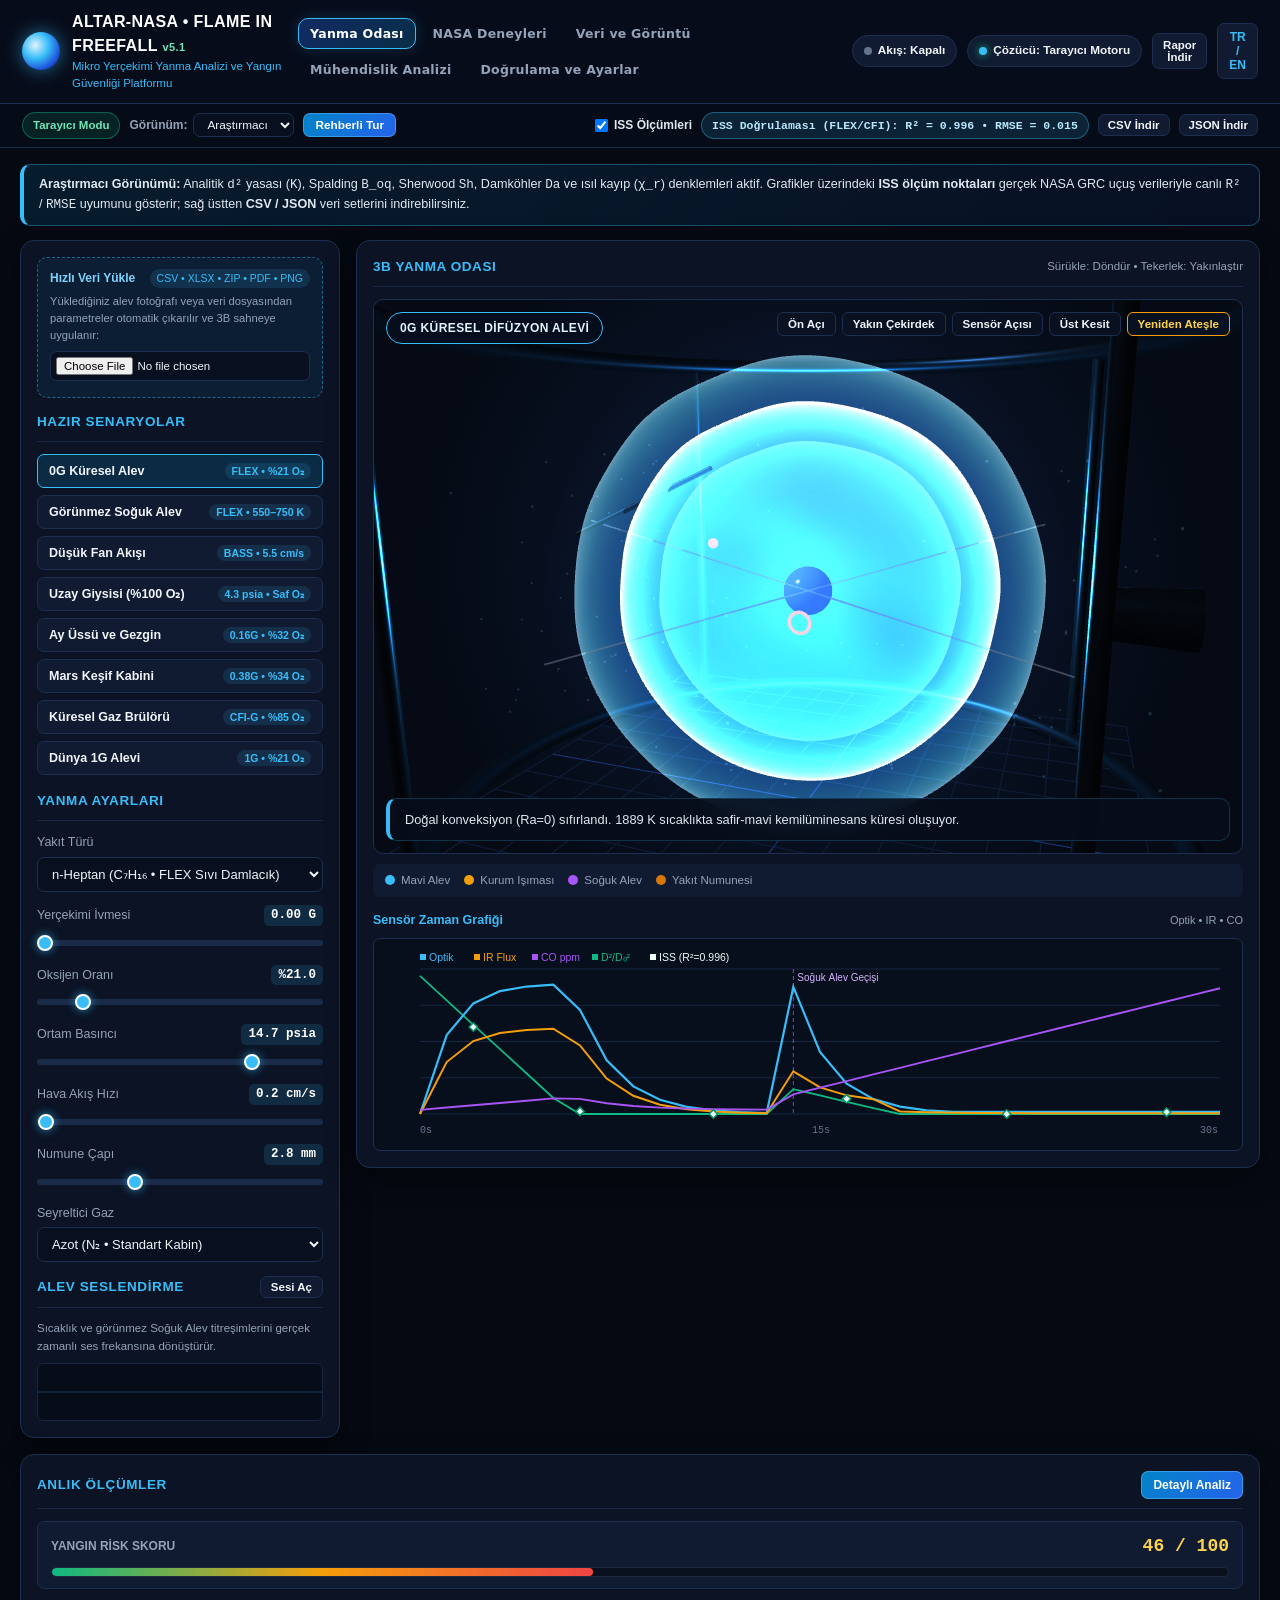
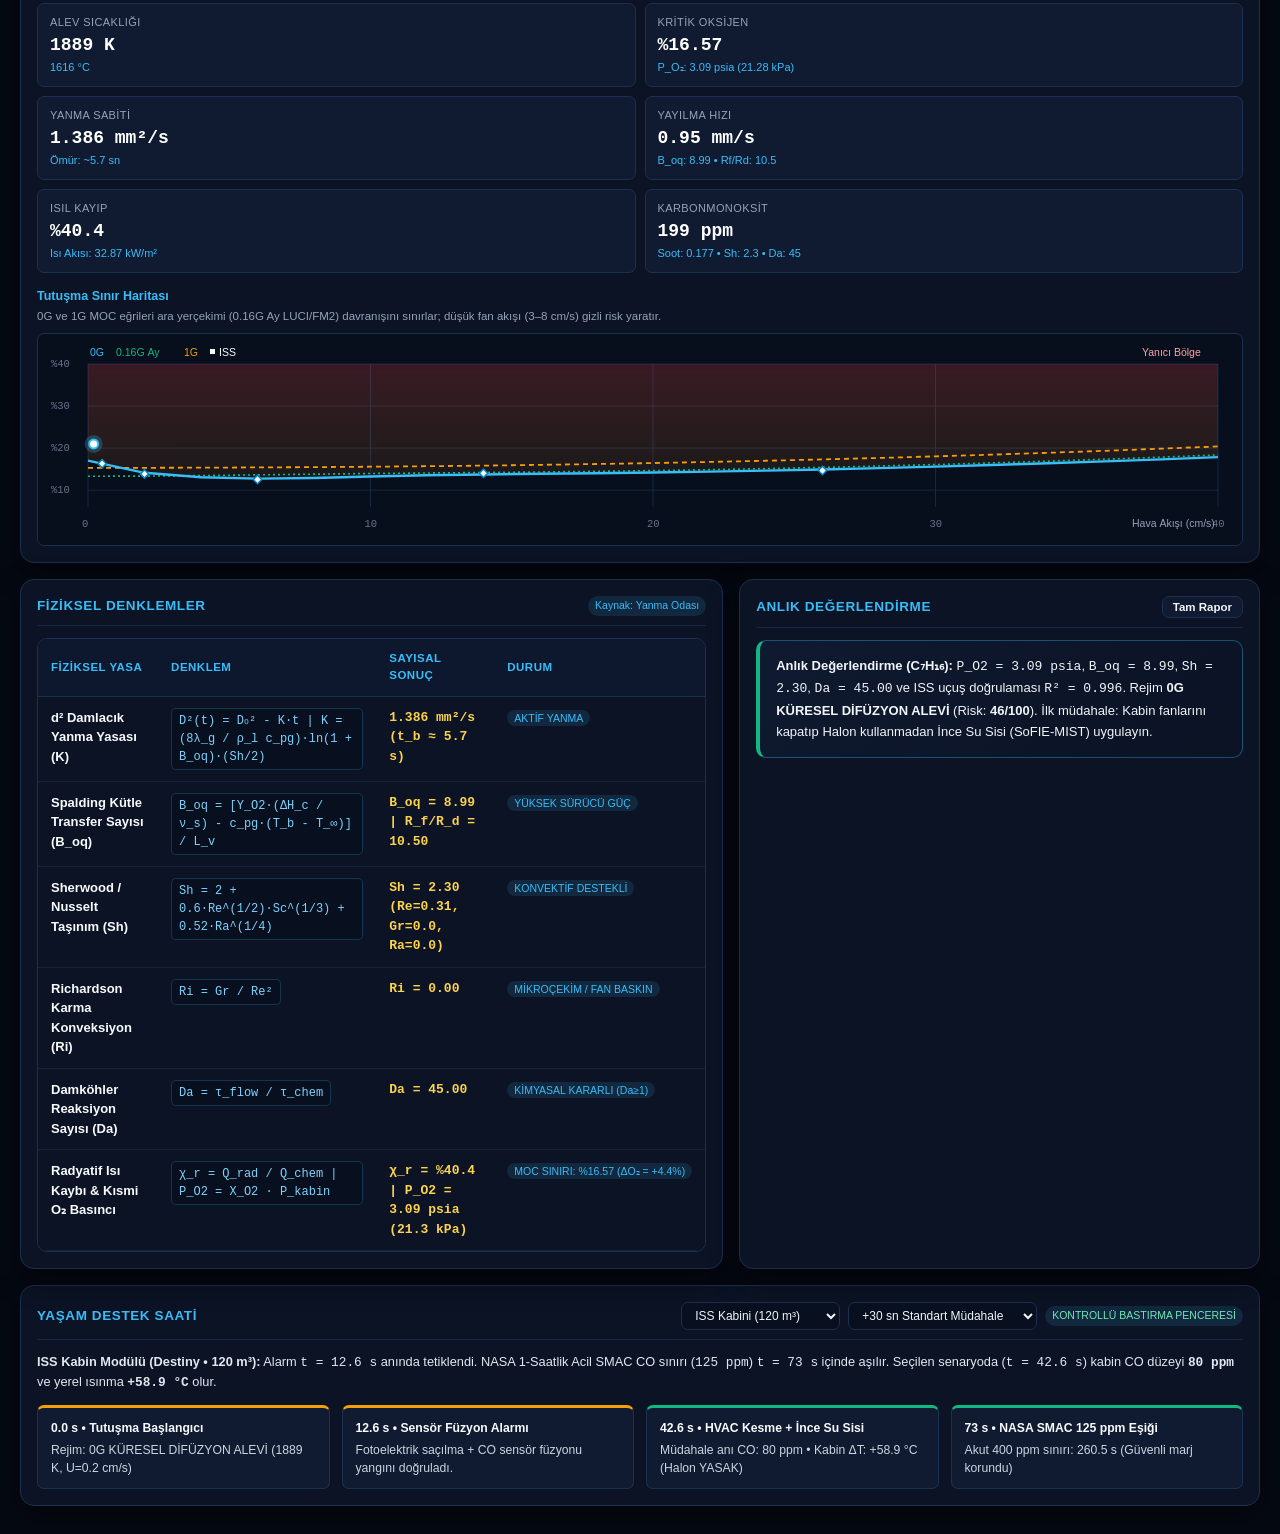
==== commit ba7c84f6: "Add full NASA PSI portal, Experimental Table unit/multi-test & XLSX/ZIP compatibility" ====
--- a/web_serverless/index.html
+++ b/web_serverless/index.html
@@ -6,7 +6,7 @@
     <meta http-equiv="Content-Security-Policy" content="default-src 'self'; script-src 'self'; style-src 'self' 'unsafe-inline'; img-src 'self' data: blob:; media-src 'self' blob:; font-src 'self' data:; connect-src 'self' https://ntrs.nasa.gov https://osdr.nasa.gov https://generativelanguage.googleapis.com https://openrouter.ai; object-src 'none'; base-uri 'self'; form-action 'self';" />
     <link rel="icon" href="./nasa_flame.ico" />
     <title>ALTAR-NASA • Flame in Freefall v5.1 | Microgravity Combustion &amp; Fire Safety Suite</title>
-    <link rel="stylesheet" href="./css/mission_control.css" />
+    <link rel="stylesheet" href="./css/mission_control.css?v=5.3" />
 </head>
 <body>
 
@@ -83,12 +83,12 @@
                     <div class="quick-ingest-box">
                         <div style="display:flex; justify-content:space-between; align-items:center; margin-bottom:5px;">
                             <strong style="font-size:12px; color:#7dd3fc;" data-i18n="quick_ingest_title">Hızlı Veri Yükle</strong>
-                            <span class="preset-badge">CSV • PDF • PNG • JPG</span>
+                            <span class="preset-badge">CSV • XLSX • ZIP • PDF • PNG</span>
                         </div>
                         <p style="font-size:11.2px; color:var(--text-muted); margin-bottom:7px;" data-i18n="quick_ingest_desc">
                             Yüklediğiniz alev fotoğrafı veya veri dosyasından parametreler otomatik çıkarılır ve 3B sahneye uygulanır:
                         </p>
-                        <input type="file" class="nasa-input" id="inp-quick-lab-media" accept="image/*,.csv,.json,.pdf,.txt,.md" style="padding:5px; font-size:11.5px;" />
+                        <input type="file" class="nasa-input" id="inp-quick-lab-media" accept="image/*,.csv,.tsv,.xlsx,.zip,.json,.pdf,.txt,.md" style="padding:5px; font-size:11.5px;" />
                         <div id="quick-lab-media-status" style="font-size:11.2px; color:#6ee7b7; margin-top:5px;"></div>
                     </div>
 
@@ -485,7 +485,7 @@
                         <span class="preset-badge" id="live-api-badge">Hazır</span>
                     </div>
                     <p style="font-size:12.5px; color:var(--text-muted); margin-bottom:12px;" data-i18n="live_search_desc">
-                        Doğrudan resmi ntrs.nasa.gov ve osdr.nasa.gov servislerinden gerçek zamanlı bilimsel rapor ve deney kayıtlarını sorgulayın.
+                        Doğrudan resmi psi.nasa.gov, ntrs.nasa.gov ve osdr.nasa.gov servislerinden gerçek zamanlı bilimsel rapor ve deney kayıtlarını sorgulayın.
                     </p>
                     <div style="display:flex; gap:8px; margin-bottom:14px; flex-wrap:wrap;">
                         <input type="text" class="nasa-input" id="inp-live-nasa-q" value="FLEX microgravity droplet cool flame" style="flex:1; min-width:220px;" />
@@ -514,20 +514,20 @@
                         <span class="panel-title" data-i18n="ingest_panel_title">Dosya ve Fotoğraf Analizi</span>
                     </div>
                     <p style="font-size:12.5px; color:var(--text-muted); margin-bottom:12px;" data-i18n="ingest_panel_desc">
-                        Alev fotoğraflarını (.png, .jpg) veya veri tablolarını (.csv, .json, .pdf, .txt) yükleyin; çıkarılan parametreler 3B odaya aktarılır.
+                        Alev fotoğraflarını (.png, .jpg) veya NASA PSI veri tablolarını (.csv, .xlsx, .zip, .pdf, .json) yükleyin; çıkarılan parametreler 3B odaya aktarılır.
                     </p>
 
                     <div class="control-group">
                         <div class="control-label"><span data-i18n="lbl_scrape_url">Web Bağlantısı Çözümle</span></div>
                         <div style="display:flex; gap:8px;">
-                            <input type="text" class="nasa-input" id="inp-scrape-url" placeholder="https://ntrs.nasa.gov/citations/20140010282" />
+                            <input type="text" class="nasa-input" id="inp-scrape-url" placeholder="https://psi.nasa.gov/physci/repo/data/investigations/PSI-69" />
                             <button class="btn-secondary" id="btn-scrape-url" data-i18n="btn_scrape_url">3B'ye Aktar</button>
                         </div>
                     </div>
 
                     <div class="control-group" style="margin-top:14px;">
                         <div class="control-label"><span data-i18n="lbl_choose_file">Veri Dosyası veya Fotoğraf Seç</span></div>
-                        <input type="file" class="nasa-input" id="inp-doc-file" accept="image/*,.pdf,.txt,.csv,.json,.md" />
+                        <input type="file" class="nasa-input" id="inp-doc-file" accept="image/*,.csv,.tsv,.xlsx,.zip,.json,.pdf,.txt,.md" />
                         <label style="display:inline-flex; align-items:center; gap:7px; font-size:12px; color:#cbd5e1; margin-top:7px; cursor:pointer;">
                             <input type="checkbox" id="chk-media-autosync" checked />
                             <span data-i18n="chk_media_sync">Çıkarılan verileri otomatik olarak 3B Yanma Odasına uygula</span>
@@ -585,9 +585,9 @@
                         <span class="panel-title" data-i18n="copilot_attach_title">Dosya Ekle</span>
                     </div>
                     <p style="font-size:11.5px; color:var(--text-muted); margin-bottom:6px;" data-i18n="copilot_attach_desc">
-                        Alev fotoğrafı (.png/.jpg) veya veri dosyası (.csv/.pdf/.json/.txt) seçtiğinizde hem 3B simülasyon güncellenir hem de denklemlerle değerlendirilir:
+                        Alev fotoğrafı (.png/.jpg) veya veri dosyası (.csv/.xlsx/.zip/.pdf/.json) seçtiğinizde hem 3B simülasyon güncellenir hem de denklemlerle değerlendirilir:
                     </p>
-                    <input type="file" class="nasa-input" id="inp-chat-image" accept="image/*,.csv,.json,.pdf,.txt,.md" />
+                    <input type="file" class="nasa-input" id="inp-chat-image" accept="image/*,.csv,.tsv,.xlsx,.zip,.json,.pdf,.txt,.md" />
                     <div id="chat-image-status" style="font-size:11.5px; color:var(--accent-emerald); margin-top:6px;"></div>
 
                     <div style="margin-top:14px; display:flex; align-items:center; gap:8px;">
@@ -857,9 +857,9 @@
 
     <!-- YEREL PAKETLENMİŞ THREE.JS VE UYGULAMA MODÜLLERİ -->
     <script src="./js/vendor/three.min.js"></script>
-    <script src="./js/three_chamber_3d.js"></script>
-    <script src="./js/charts_and_audio.js"></script>
-    <script src="./js/serverless_kernel.js"></script>
-    <script src="./js/app_controller.js"></script>
+    <script src="./js/three_chamber_3d.js?v=5.3"></script>
+    <script src="./js/charts_and_audio.js?v=5.3"></script>
+    <script src="./js/serverless_kernel.js?v=5.3"></script>
+    <script src="./js/app_controller.js?v=5.3"></script>
 </body>
 </html>
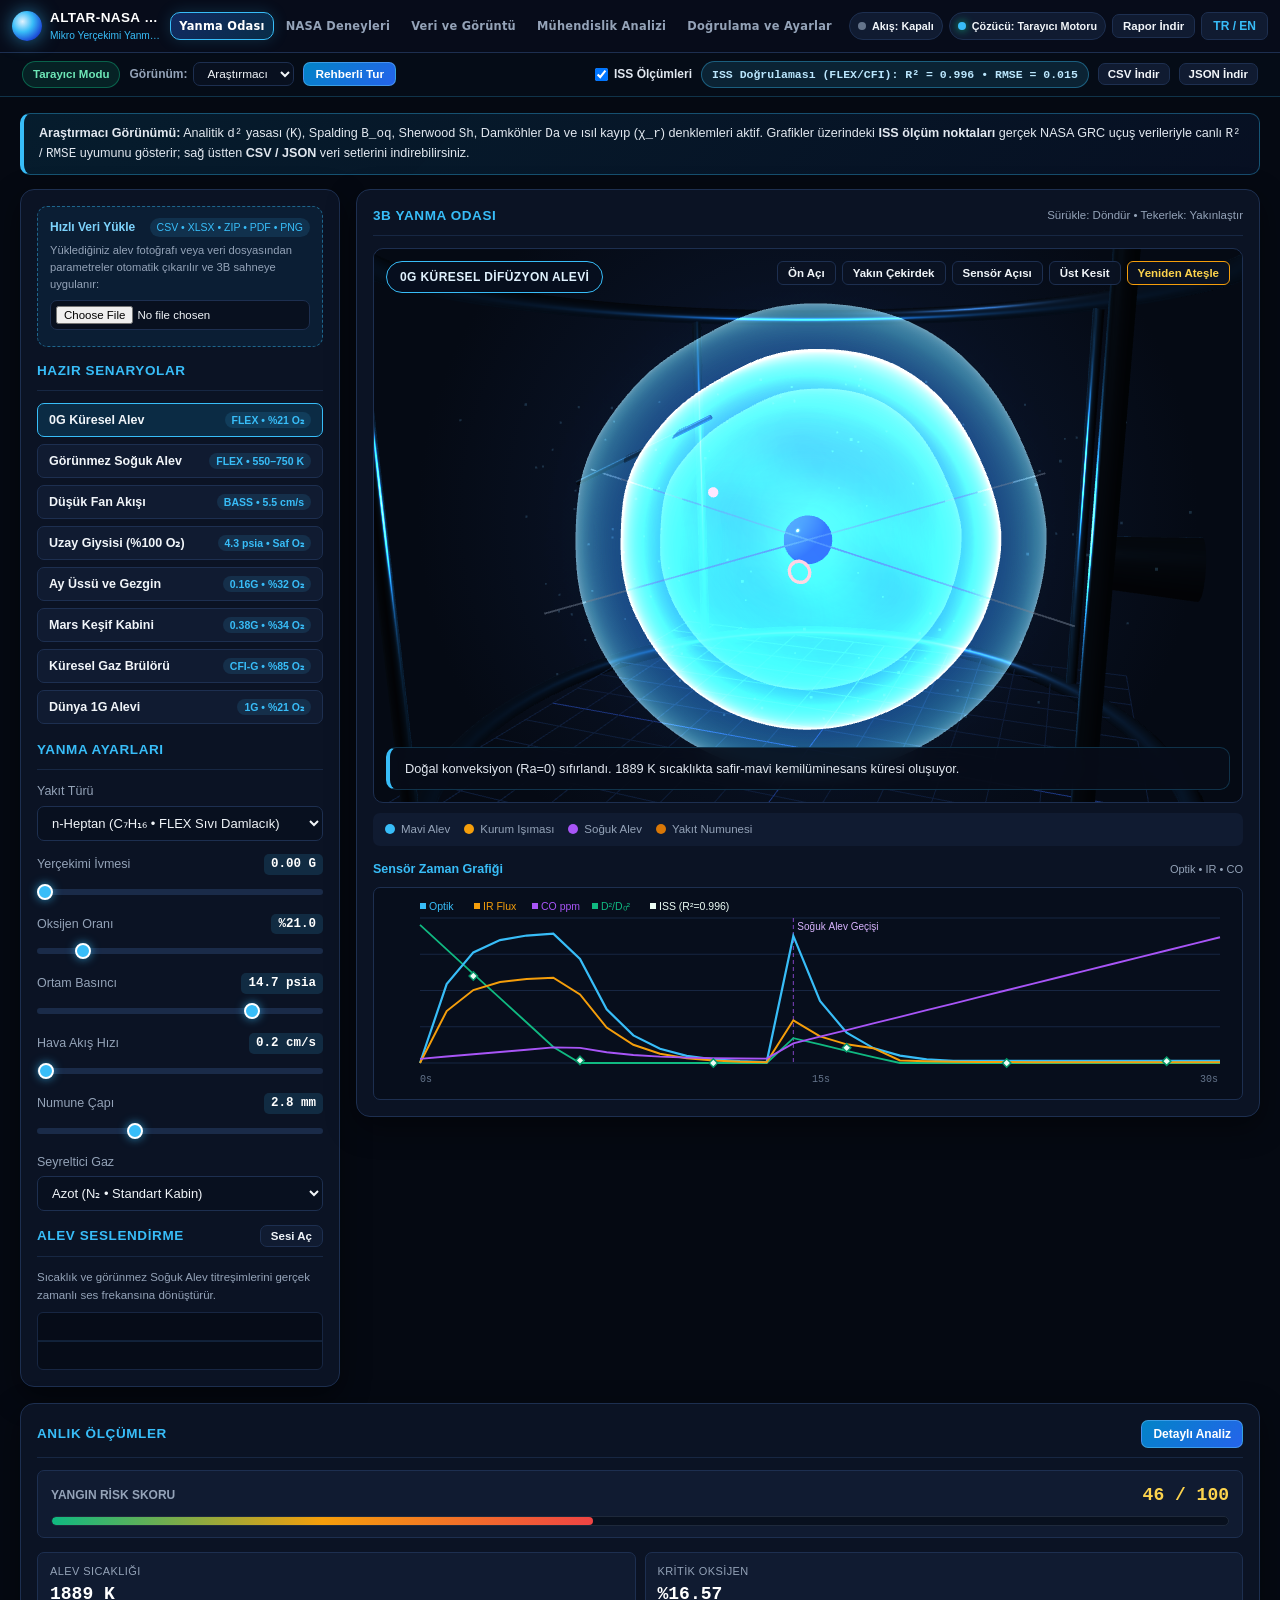
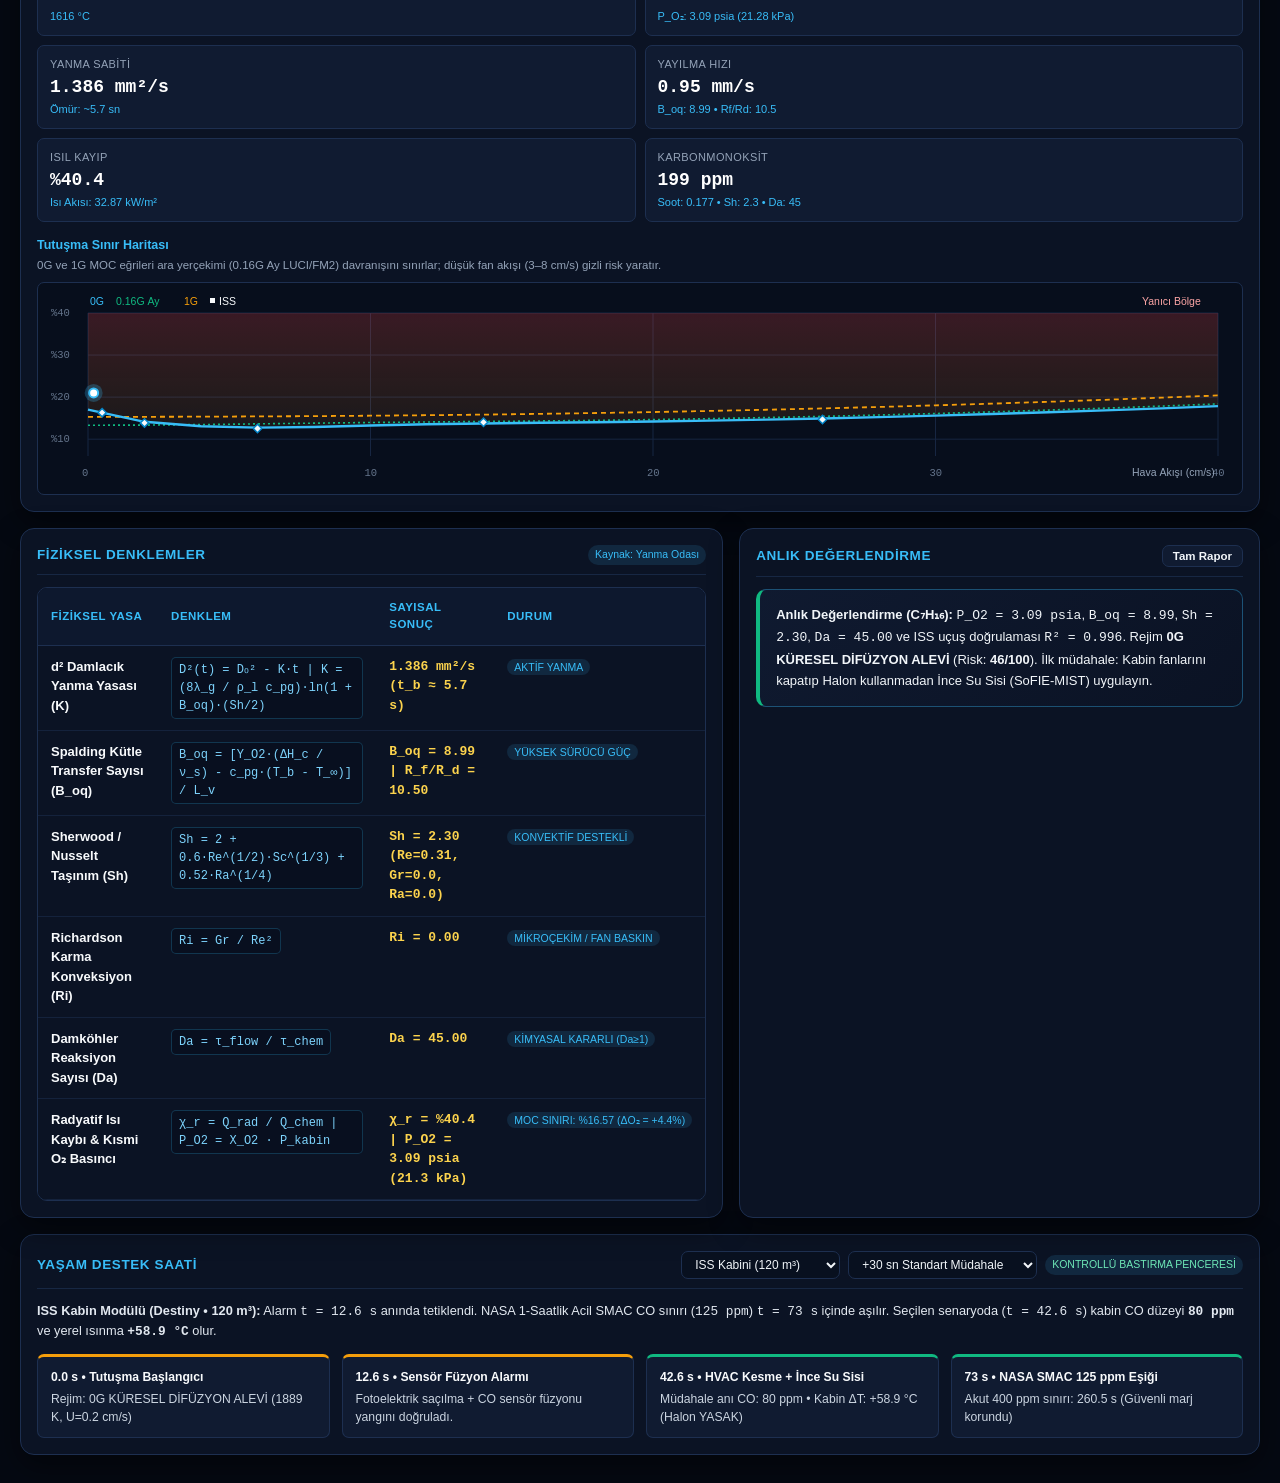
==== commit ffd401df: "Fix NASA PSI/NTRS web URL resolution, 36-study search picker, multi-phase tables, and 1366px TR/EN h" ====
--- a/web_serverless/index.html
+++ b/web_serverless/index.html
@@ -3,10 +3,10 @@
 <head>
     <meta charset="UTF-8" />
     <meta name="viewport" content="width=device-width, initial-scale=1.0" />
-    <meta http-equiv="Content-Security-Policy" content="default-src 'self'; script-src 'self'; style-src 'self' 'unsafe-inline'; img-src 'self' data: blob:; media-src 'self' blob:; font-src 'self' data:; connect-src 'self' https://ntrs.nasa.gov https://osdr.nasa.gov https://generativelanguage.googleapis.com https://openrouter.ai; object-src 'none'; base-uri 'self'; form-action 'self';" />
+    <meta http-equiv="Content-Security-Policy" content="default-src 'self'; script-src 'self'; style-src 'self' 'unsafe-inline'; img-src 'self' data: blob:; media-src 'self' blob:; font-src 'self' data:; connect-src 'self' https: http://127.0.0.1:11434; object-src 'none'; base-uri 'self'; form-action 'self';" />
     <link rel="icon" href="./nasa_flame.ico" />
     <title>ALTAR-NASA • Flame in Freefall v5.1 | Microgravity Combustion &amp; Fire Safety Suite</title>
-    <link rel="stylesheet" href="./css/mission_control.css?v=5.3" />
+    <link rel="stylesheet" href="./css/mission_control.css?v=5.4" />
 </head>
 <body>
 
@@ -488,10 +488,10 @@
                         Doğrudan resmi psi.nasa.gov, ntrs.nasa.gov ve osdr.nasa.gov servislerinden gerçek zamanlı bilimsel rapor ve deney kayıtlarını sorgulayın.
                     </p>
                     <div style="display:flex; gap:8px; margin-bottom:14px; flex-wrap:wrap;">
-                        <input type="text" class="nasa-input" id="inp-live-nasa-q" value="FLEX microgravity droplet cool flame" style="flex:1; min-width:220px;" />
-                        <select class="nasa-select" id="sel-live-source" style="width:170px;">
+                        <input type="text" class="nasa-input" id="inp-live-nasa-q" value="FLEX microgravity droplet cool flame" style="flex:1; min-width:200px;" />
+                        <select class="nasa-select" id="sel-live-source" style="min-width:210px; width:auto;">
+                            <option value="osdr" data-tr="NASA PSI Veri Kayıtları" data-en="NASA PSI Datasets">NASA PSI Veri Kayıtları</option>
                             <option value="ntrs" data-tr="NASA NTRS Makaleleri" data-en="NASA NTRS Papers">NASA NTRS Makaleleri</option>
-                            <option value="osdr" data-tr="NASA PSI Veri Kayıtları" data-en="NASA PSI Datasets">NASA PSI Veri Kayıtları</option>
                         </select>
                         <button class="btn-primary" id="btn-fetch-nasa-live" data-i18n="btn_fetch_live">Arşivde Ara</button>
                     </div>
@@ -521,11 +521,14 @@
                         <div class="control-label"><span data-i18n="lbl_scrape_url">Web Bağlantısı Çözümle</span></div>
                         <div style="display:flex; gap:8px;">
                             <input type="text" class="nasa-input" id="inp-scrape-url" placeholder="https://psi.nasa.gov/physci/repo/data/investigations/PSI-69" />
-                            <button class="btn-secondary" id="btn-scrape-url" data-i18n="btn_scrape_url">3B'ye Aktar</button>
-                        </div>
-                    </div>
-
-                    <div class="control-group" style="margin-top:14px;">
+                            <button class="btn-secondary" id="btn-scrape-url" style="white-space:nowrap;" data-i18n="btn_scrape_url">3B'ye Aktar</button>
+                        </div>
+                        <div id="url-scrape-status-line" style="font-size:11.8px; margin-top:6px; min-height:16px;"></div>
+                    </div>
+
+                    <div id="media-analysis-result-box" style="margin-top:8px; margin-bottom:12px;"></div>
+
+                    <div class="control-group" style="margin-top:12px;">
                         <div class="control-label"><span data-i18n="lbl_choose_file">Veri Dosyası veya Fotoğraf Seç</span></div>
                         <input type="file" class="nasa-input" id="inp-doc-file" accept="image/*,.csv,.tsv,.xlsx,.zip,.json,.pdf,.txt,.md" />
                         <label style="display:inline-flex; align-items:center; gap:7px; font-size:12px; color:#cbd5e1; margin-top:7px; cursor:pointer;">
@@ -536,8 +539,6 @@
                             Dosyayı Analiz Et
                         </button>
                     </div>
-
-                    <div id="media-analysis-result-box"></div>
 
                     <div class="panel-header" style="margin-top:16px;">
                         <span class="panel-title" data-i18n="rag_test_title">Metin Arama</span>
@@ -857,9 +858,9 @@
 
     <!-- YEREL PAKETLENMİŞ THREE.JS VE UYGULAMA MODÜLLERİ -->
     <script src="./js/vendor/three.min.js"></script>
-    <script src="./js/three_chamber_3d.js?v=5.3"></script>
-    <script src="./js/charts_and_audio.js?v=5.3"></script>
-    <script src="./js/serverless_kernel.js?v=5.3"></script>
-    <script src="./js/app_controller.js?v=5.3"></script>
+    <script src="./js/three_chamber_3d.js?v=5.4"></script>
+    <script src="./js/charts_and_audio.js?v=5.4"></script>
+    <script src="./js/serverless_kernel.js?v=5.4"></script>
+    <script src="./js/app_controller.js?v=5.4"></script>
 </body>
 </html>
--- a/web_serverless/css/mission_control.css
+++ b/web_serverless/css/mission_control.css
@@ -141,7 +141,13 @@
 .header-actions {
     display: flex;
     align-items: center;
-    gap: 10px;
+    gap: 8px;
+    flex-shrink: 0;
+}
+
+.header-actions button {
+    white-space: nowrap;
+    flex-shrink: 0;
 }
 
 .status-pill {
@@ -155,6 +161,7 @@
     font-size: 11.8px;
     font-weight: 600;
     white-space: nowrap;
+    flex-shrink: 0;
     color: var(--text-main);
     cursor: pointer;
 }
@@ -165,6 +172,7 @@
     border-radius: 50%;
     background: var(--accent-emerald);
     box-shadow: 0 0 8px var(--accent-emerald);
+    flex-shrink: 0;
 }
 
 .lang-btn {
@@ -175,6 +183,8 @@
     border-radius: var(--radius-sm);
     font-size: 12px;
     font-weight: 700;
+    white-space: nowrap;
+    flex-shrink: 0;
     cursor: pointer;
     transition: 0.18s;
 }
@@ -861,6 +871,7 @@
     bottom: 20px;
     right: 22px;
     z-index: 999;
+    max-width: min(520px, calc(100vw - 44px));
     padding: 11px 18px;
     border-radius: var(--radius-md);
     background: #0f172a;
@@ -869,6 +880,7 @@
     box-shadow: var(--shadow-soft);
     font-size: 13px;
     font-weight: 600;
+    pointer-events: none;
     display: none;
 }
 
@@ -1313,3 +1325,89 @@
     gap: 16px;
 }
 
+/* Dizüstü ekranlarda (1180px - 1580px) üst menü sekmelerinin ve TR/EN butonunun hem TR hem EN dilde tek satırda ve ekran içinde kalması */
+@media (max-width: 1580px) and (min-width: 1180px) {
+    .top-header {
+        gap: 8px;
+        padding: 8px 12px;
+    }
+    .brand-group {
+        gap: 8px;
+        min-width: 0;
+        flex: 0 1 255px;
+    }
+    .brand-titles {
+        min-width: 0;
+        overflow: hidden;
+    }
+    .brand-orb {
+        width: 30px;
+        height: 30px;
+    }
+    .brand-titles h1 {
+        font-size: 13.5px;
+        white-space: nowrap;
+        overflow: hidden;
+        text-overflow: ellipsis;
+    }
+    .brand-titles p {
+        font-size: 10.2px;
+        white-space: nowrap;
+        overflow: hidden;
+        text-overflow: ellipsis;
+    }
+    .nav-tabs {
+        flex-wrap: nowrap;
+        gap: 3px;
+    }
+    .nav-tab {
+        padding: 6px 8px;
+        font-size: 11.4px;
+    }
+    .header-actions {
+        gap: 6px;
+    }
+    .status-pill {
+        padding: 5px 8px;
+        font-size: 10.8px;
+        max-width: 175px;
+        overflow: hidden;
+        text-overflow: ellipsis;
+    }
+}
+
+/* NASA PSI Arama Sonucu Seçici Kartları */
+.psi-search-picker {
+    background: rgba(8, 17, 34, 0.92);
+    border: 1px solid rgba(56, 189, 248, 0.35);
+    border-radius: var(--radius-md);
+    padding: 12px;
+}
+
+.psi-picker-list {
+    max-height: 290px;
+    overflow-y: auto;
+    display: flex;
+    flex-direction: column;
+    gap: 7px;
+    margin-top: 8px;
+}
+
+.psi-picker-item {
+    display: flex;
+    justify-content: space-between;
+    align-items: center;
+    gap: 10px;
+    padding: 8px 10px;
+    background: rgba(16, 27, 49, 0.85);
+    border: 1px solid var(--border-subtle);
+    border-radius: 7px;
+    transition: border-color 0.16s ease, background 0.16s ease;
+}
+
+.psi-picker-item:hover {
+    border-color: var(--accent-cyan);
+    background: rgba(21, 35, 64, 0.95);
+}
+
+
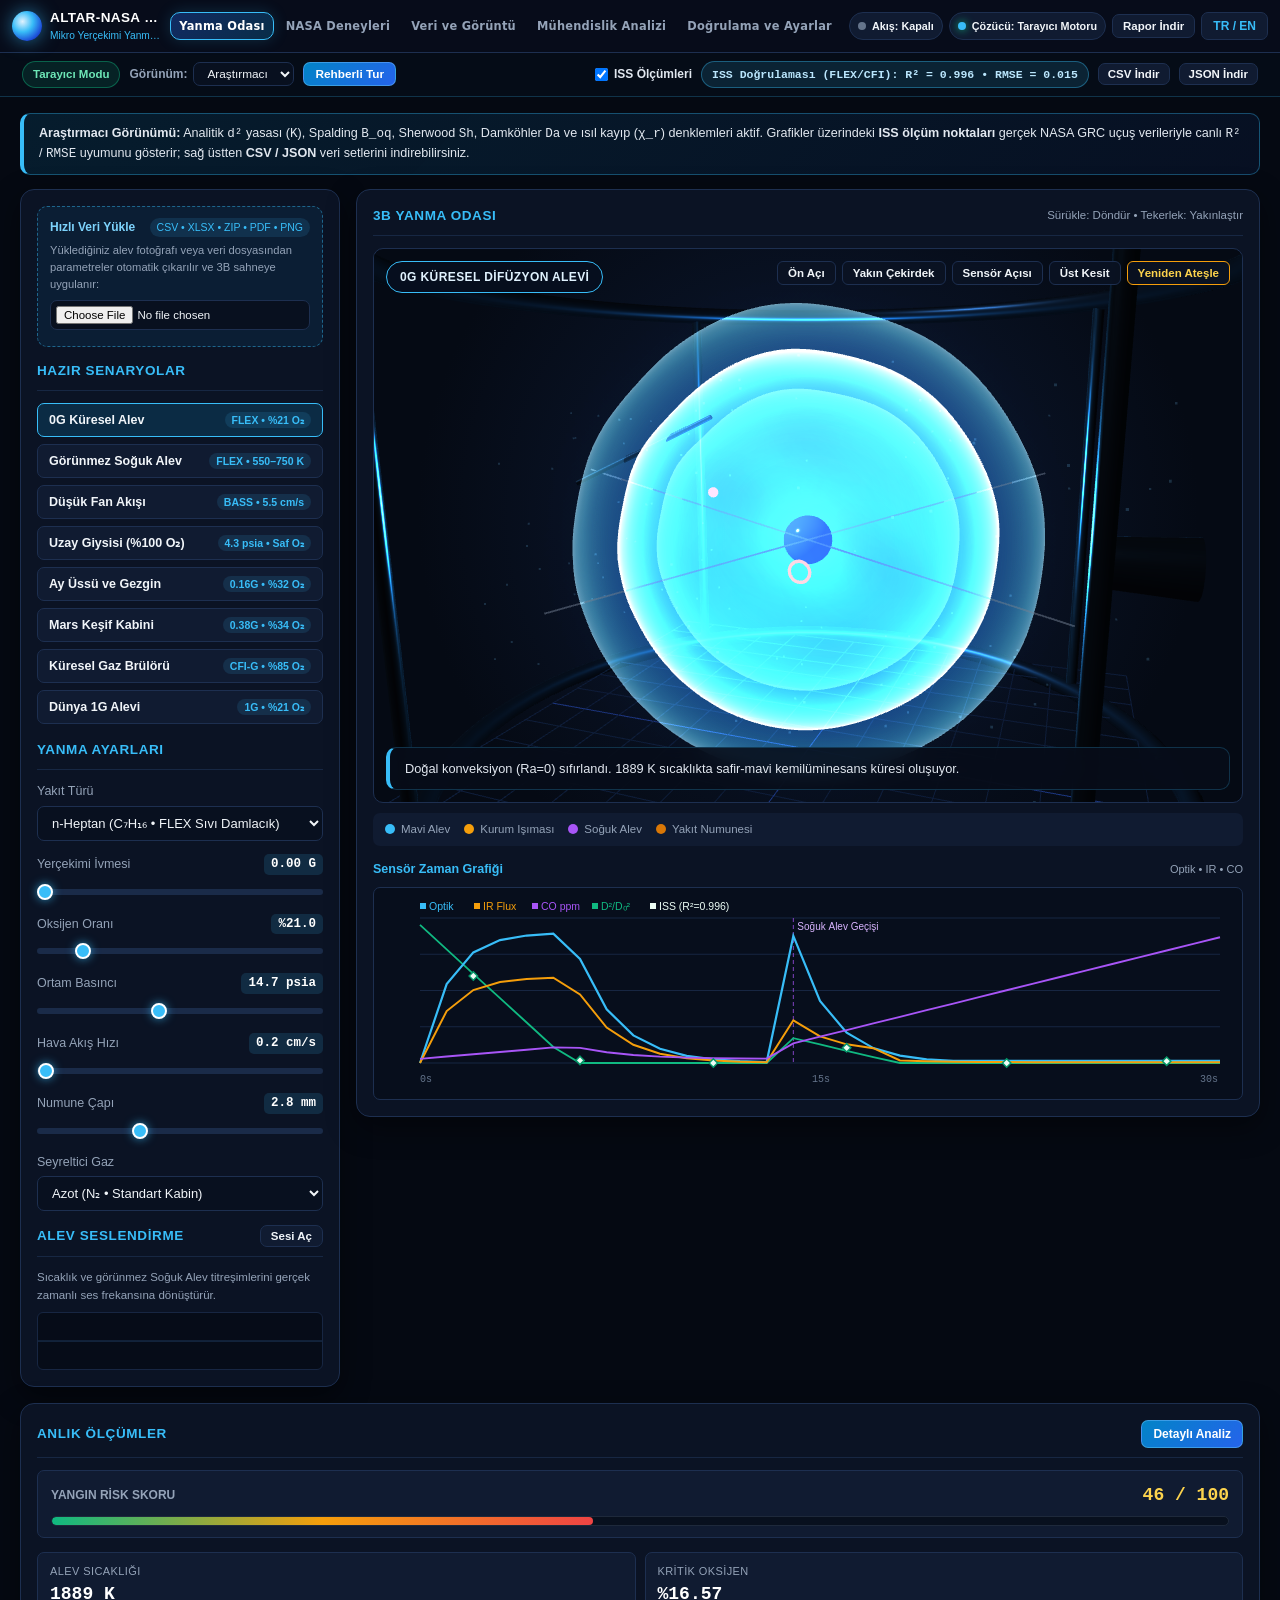
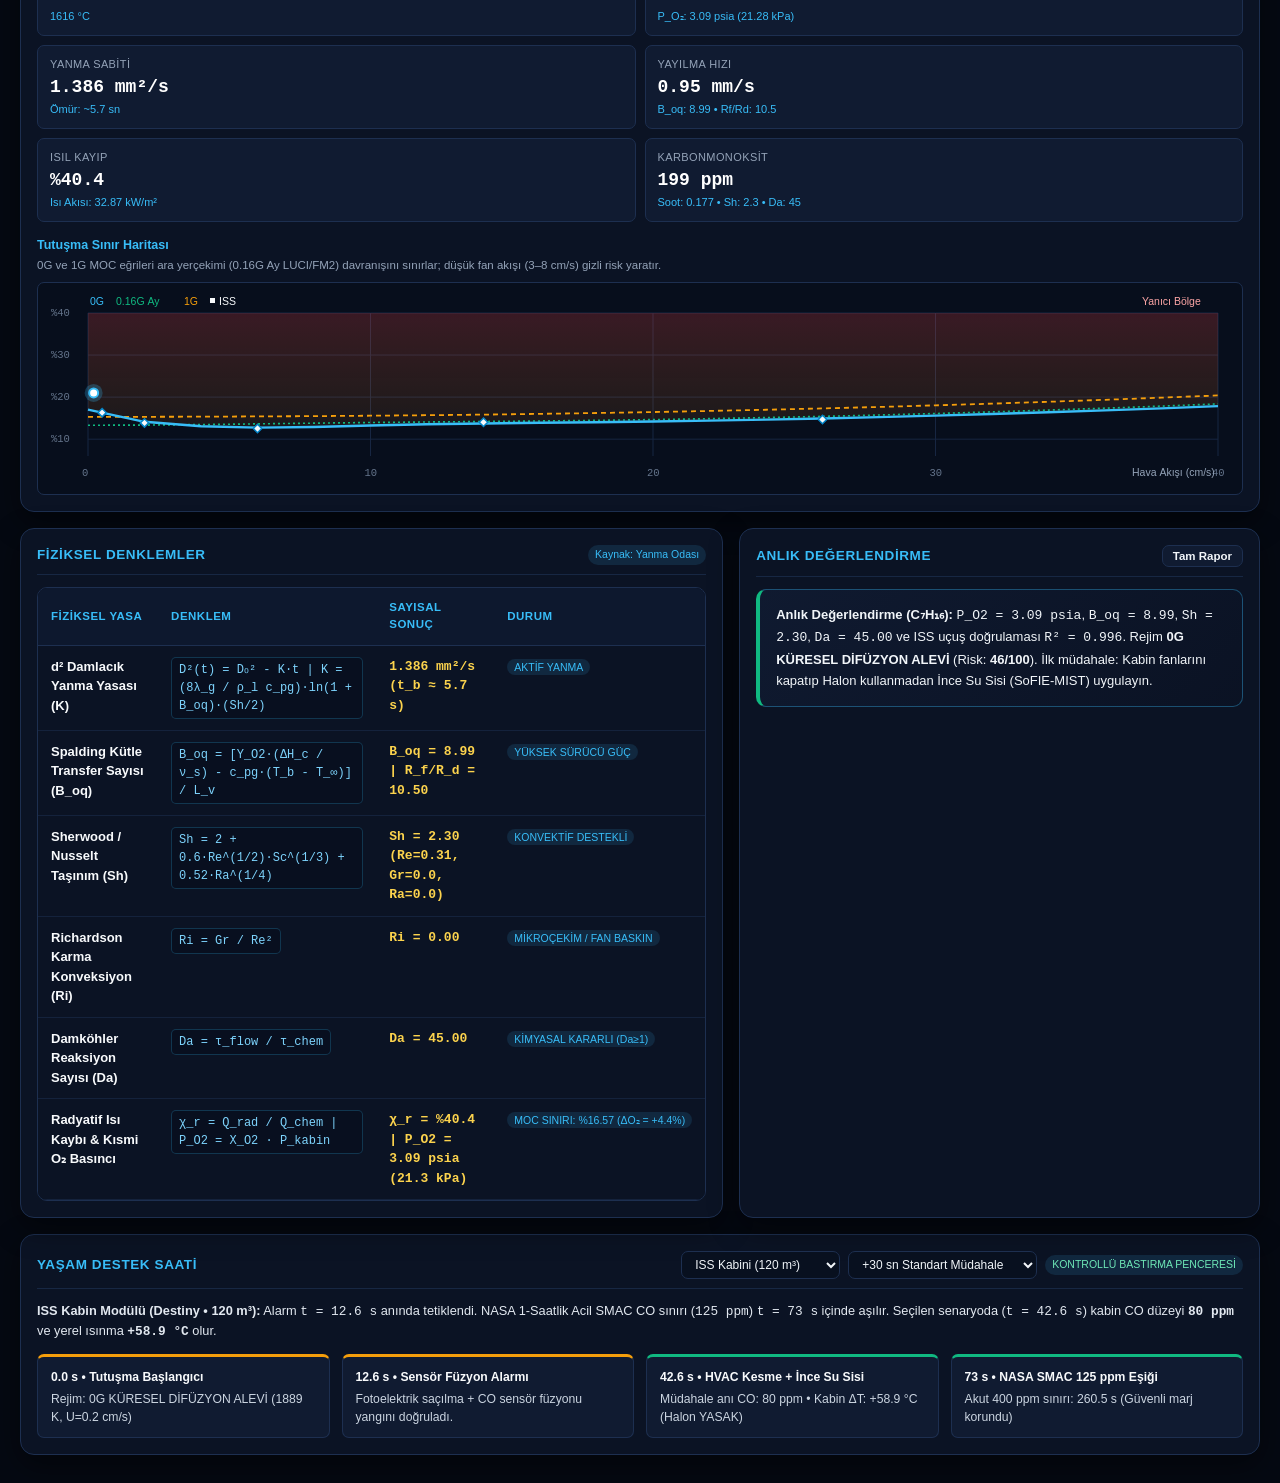
==== commit db0a1625: "Improve physics pressure/droplet bounds, quenching vs blowoff regime, multi-phase AI synthesis, and " ====
--- a/web_serverless/index.html
+++ b/web_serverless/index.html
@@ -135,7 +135,7 @@
                             <span id="lbl-pressure" data-i18n="lbl_pressure">Ortam Basıncı</span>
                             <span class="control-val" id="val-pressure">14.7 psia</span>
                         </div>
-                        <input type="range" class="nasa-slider" id="inp-pressure" min="3.8" max="18.0" step="0.1" value="14.7" />
+                        <input type="range" class="nasa-slider" id="inp-pressure" min="3.5" max="30.0" step="0.05" value="14.7" />
                     </div>
 
                     <div class="control-group">
@@ -151,7 +151,7 @@
                             <span id="lbl-droplet" data-i18n="lbl_droplet">Numune Çapı</span>
                             <span class="control-val" id="val-droplet">2.8 mm</span>
                         </div>
-                        <input type="range" class="nasa-slider" id="inp-droplet" min="1.2" max="6.0" step="0.2" value="2.8" />
+                        <input type="range" class="nasa-slider" id="inp-droplet" min="0.8" max="6.5" step="0.1" value="2.8" />
                     </div>
 
                     <div class="control-group">
--- a/web_serverless/css/mission_control.css
+++ b/web_serverless/css/mission_control.css
@@ -775,6 +775,9 @@
 
 .msg-bubble {
     max-width: 88%;
+    min-width: 0;
+    box-sizing: border-box;
+    overflow-wrap: break-word;
     padding: 13px 16px;
     border-radius: 12px;
     font-size: 13.5px;
@@ -790,10 +793,25 @@
 
 .msg-ai {
     align-self: flex-start;
+    max-width: 96%;
     background: var(--bg-card);
     border: 1px solid var(--border-subtle);
     color: var(--text-main);
     border-bottom-left-radius: 3px;
+}
+
+.chat-table-wrap {
+    width: 100%;
+    max-width: 100%;
+    overflow-x: auto;
+    margin: 8px 0;
+    border-radius: 6px;
+}
+
+.chat-table-wrap .nasa-table th,
+.chat-table-wrap .nasa-table td {
+    overflow-wrap: break-word;
+    word-break: normal;
 }
 
 .msg-ai h3, .msg-ai h4 {
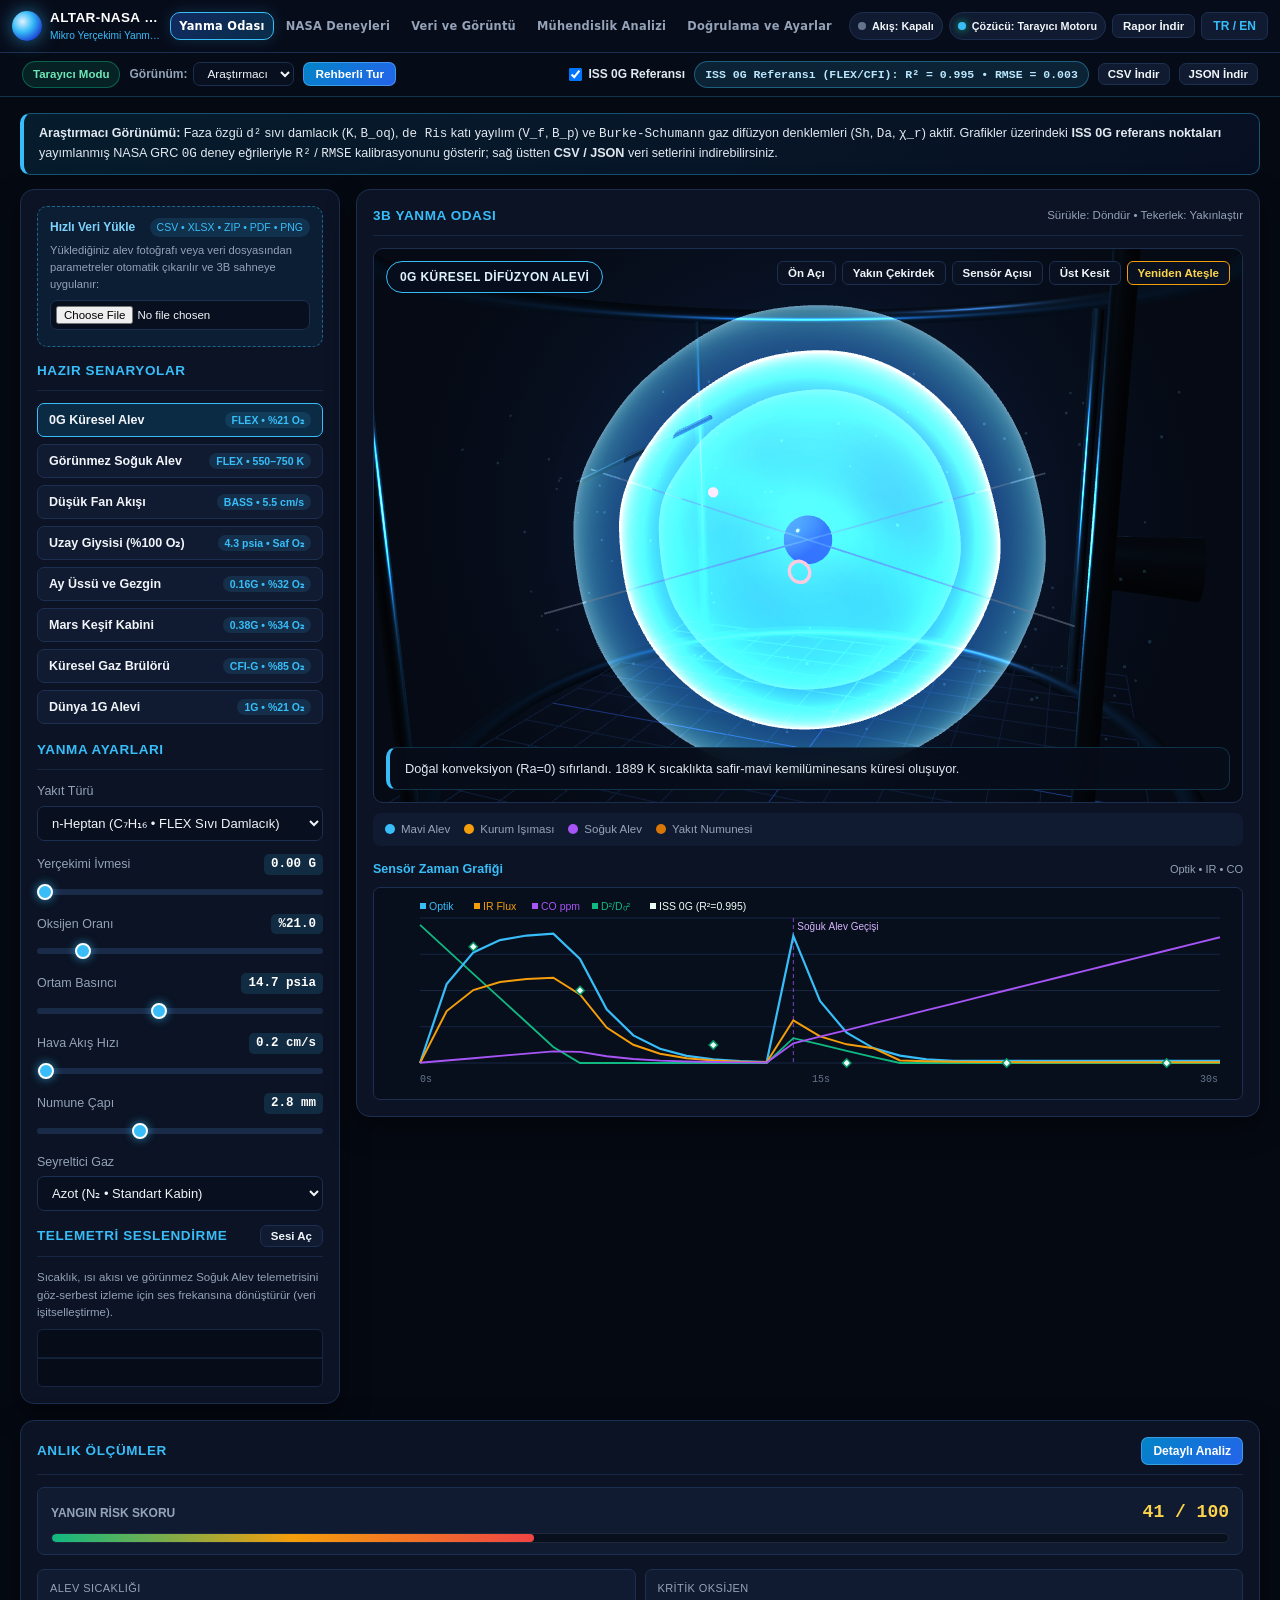
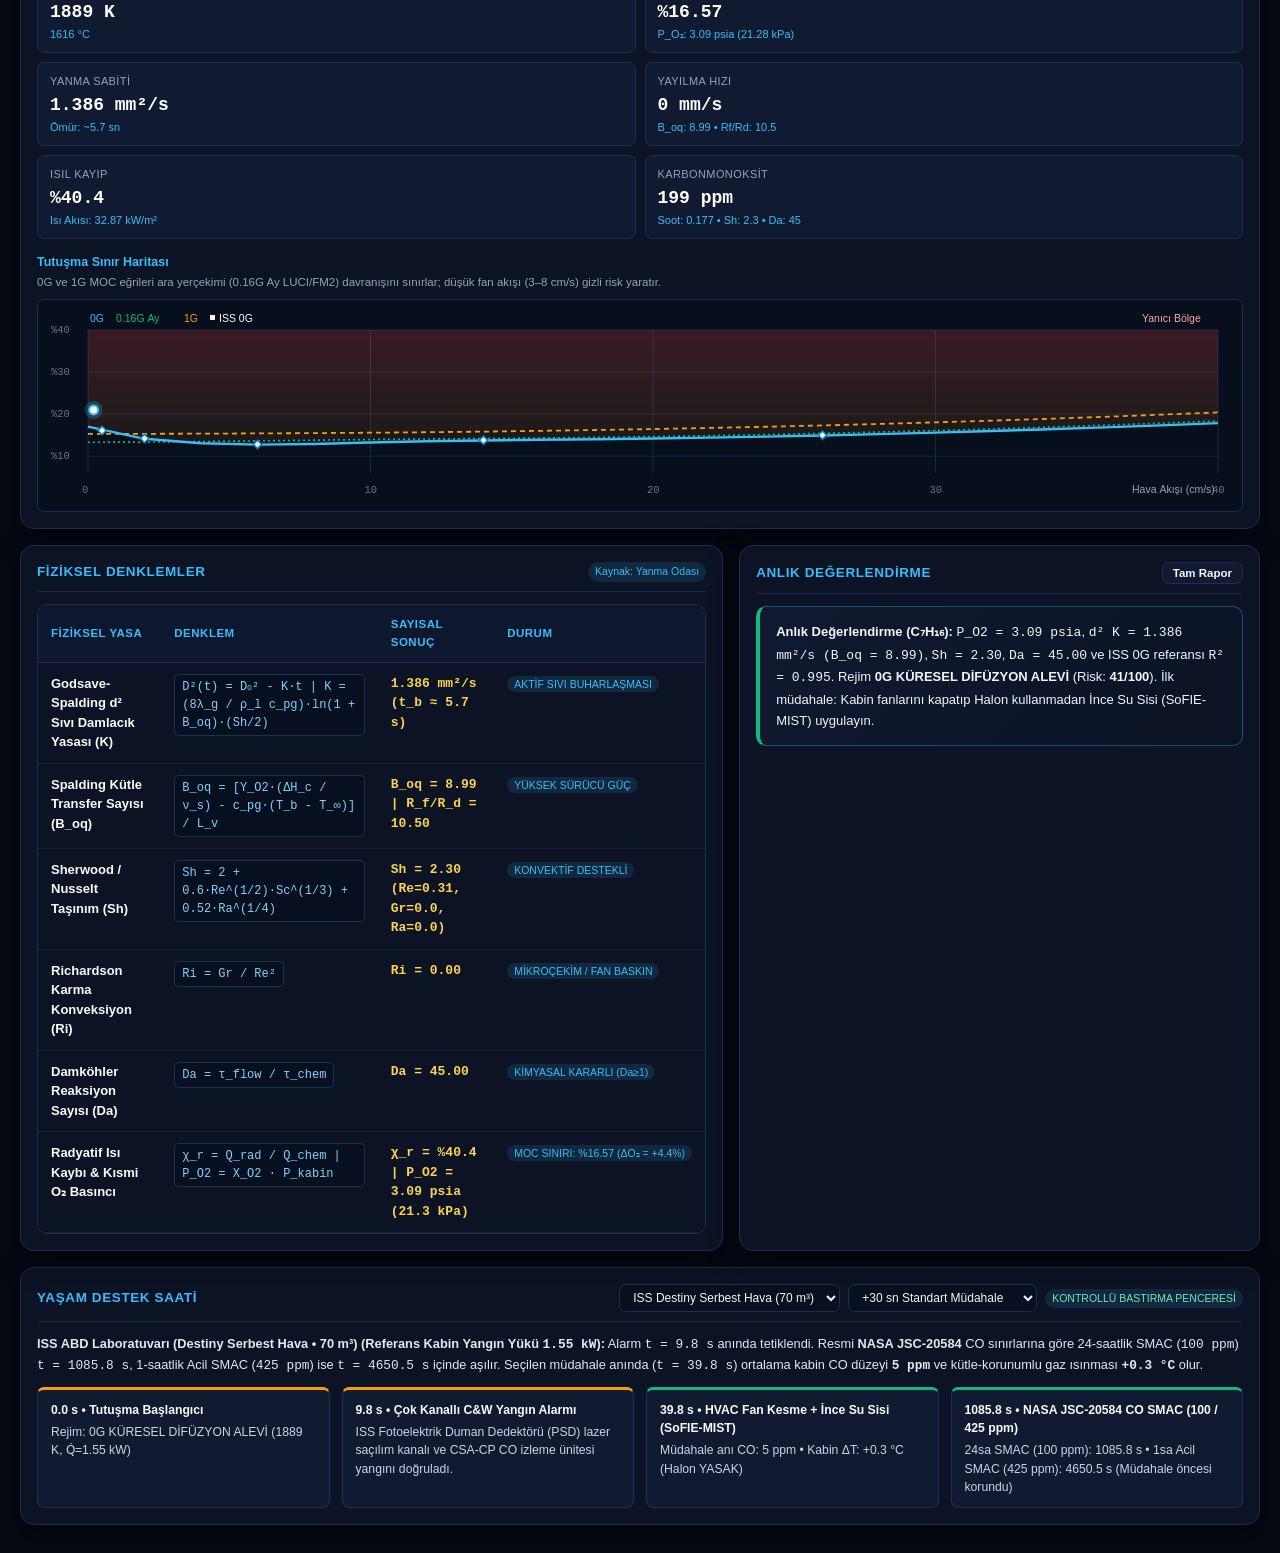
==== commit 40b7c87b: "fix(science): align NASA flight hardware, JSC-20584 CO SMAC, phase-aware equations, SLICE acronym, a" ====
--- a/web_serverless/index.html
+++ b/web_serverless/index.html
@@ -60,7 +60,7 @@
         <div class="subbar-group">
             <label style="display:inline-flex; align-items:center; gap:6px; cursor:pointer; color:#e2e8f0; font-weight:600;">
                 <input type="checkbox" id="chk-flight-overlay" checked />
-                <span data-i18n="chk_flight_pts">ISS Ölçümleri</span>
+                <span data-i18n="chk_flight_pts">ISS 0G Referansı</span>
             </label>
             <span class="validation-pill" id="flight-val-badge">ISS R² = 0.996 • RMSE = 0.015</span>
             <button class="btn-secondary" id="btn-export-csv" style="padding:4px 9px; font-size:11.5px;" data-i18n="btn_export_csv">CSV İndir</button>
@@ -110,7 +110,7 @@
                             <option value="sibal" data-tr="Sibal Kumaş Plaka (Saffire)" data-en="Sibal Cloth Slab (Saffire)">Sibal Kumaş Plaka (Saffire)</option>
                             <option value="nomex" data-tr="Nomex HT90-40 (Uzay Giysisi Kumaşı)" data-en="Nomex HT90-40 (EVA Suit Fabric)">Nomex HT90-40 (Uzay Giysisi Kumaşı)</option>
                             <option value="propane_cfig" data-tr="Propan Küresel Brülör (ACME CFI-G)" data-en="Propane Spherical Burner (ACME CFI-G)">Propan Küresel Brülör (ACME CFI-G)</option>
-                            <option value="hydrogen" data-tr="Hidrojen Gaz Jeti (ACME / SLISE)" data-en="Hydrogen Gas Jet (ACME / SLISE)">Hidrojen Gaz Jeti (ACME / SLISE)</option>
+                            <option value="hydrogen" data-tr="Hidrojen Gaz Jeti (ACME / SLICE)" data-en="Hydrogen Gas Jet (ACME / SLICE)">Hidrojen Gaz Jeti (ACME / SLICE)</option>
                         </select>
                     </div>
 
@@ -163,13 +163,13 @@
                         </select>
                     </div>
 
-                    <!-- ALEV SESLENDİRME PANELİ -->
+                    <!-- TELEMETRİ SESLENDİRME (VERİ İŞİTSELLEŞTİRME) PANELİ -->
                     <div class="panel-header" style="margin-top: 14px;">
-                        <span class="panel-title" data-i18n="audio_title">Alev Seslendirme</span>
+                        <span class="panel-title" data-i18n="audio_title">Telemetri Seslendirme</span>
                         <button class="btn-secondary" id="btn-audio-toggle" style="padding: 4px 10px; font-size: 11.5px;" data-i18n="audio_start">Sesi Aç</button>
                     </div>
                     <p style="font-size: 11.5px; color: var(--text-muted);" data-i18n="audio_desc">
-                        Sıcaklık ve görünmez Soğuk Alev titreşimlerini gerçek zamanlı ses frekansına dönüştürür.
+                        Sıcaklık, ısı akısı ve görünmez Soğuk Alev telemetrisini göz-serbest izleme için ses frekansına dönüştürür (veri işitselleştirme).
                     </p>
                     <canvas class="audio-scope" id="audio-scope-canvas"></canvas>
                 </div>
@@ -333,10 +333,10 @@
                     <span class="panel-title" data-i18n="cabin_clock_title">Yaşam Destek Saati</span>
                     <div style="display:flex; gap:8px; align-items:center; flex-wrap:wrap;">
                         <select class="nasa-select" id="sel-habitat-volume" style="width:auto; padding:5px 9px; font-size:12px;">
-                            <option value="iss_module" data-tr="ISS Kabini (120 m³)" data-en="ISS Cabin (120 m³)">ISS Kabini (120 m³)</option>
-                            <option value="lunar_hab" data-tr="Ay Üssü (45 m³)" data-en="Lunar Base (45 m³)">Ay Üssü (45 m³)</option>
-                            <option value="lunar_rover" data-tr="Ay Gezgini (14 m³)" data-en="Lunar Rover (14 m³)">Ay Gezgini (14 m³)</option>
-                            <option value="eva_suit" data-tr="Uzay Giysisi (0.18 m³)" data-en="EVA Suit (0.18 m³)">Uzay Giysisi (0.18 m³)</option>
+                            <option value="iss_module" data-tr="ISS Destiny Serbest Hava (70 m³)" data-en="ISS Destiny Free Air (70 m³)">ISS Destiny Serbest Hava (70 m³)</option>
+                            <option value="lunar_hab" data-tr="Orion / Gateway Kabini (19 m³)" data-en="Orion / Gateway Cabin (19 m³)">Orion / Gateway Kabini (19 m³)</option>
+                            <option value="lunar_rover" data-tr="Basınçlı Ay Gezgini (11 m³)" data-en="Pressurized Lunar Rover (11 m³)">Basınçlı Ay Gezgini (11 m³)</option>
+                            <option value="eva_suit" data-tr="EVA Uzay Giysisi (0.18 m³)" data-en="EVA Spacesuit (0.18 m³)">EVA Uzay Giysisi (0.18 m³)</option>
                         </select>
                         <select class="nasa-select" id="sel-crew-response" style="width:auto; padding:5px 9px; font-size:12px;">
                             <option value="10" data-tr="+10 sn Hızlı Müdahale" data-en="+10 s Rapid Action">+10 sn Hızlı Müdahale</option>
@@ -627,7 +627,7 @@
                             <div class="console-readiness-grid">
                                 <div class="console-kv-item">
                                     <div class="console-kv-label" data-i18n="kv_solver_lbl">SAYISAL ÇÖZÜCÜ</div>
-                                    <div class="console-kv-val" data-i18n="kv_solver_val">d² • B_oq • Sh • Da • MOC</div>
+                                    <div class="console-kv-val" data-i18n="kv_solver_val">d² • de Ris • B_oq • Sh • Da</div>
                                 </div>
                                 <div class="console-kv-item">
                                     <div class="console-kv-label" data-i18n="kv_corpus_lbl">VERİ KAYNAKLARI</div>
@@ -635,7 +635,7 @@
                                 </div>
                                 <div class="console-kv-item">
                                     <div class="console-kv-label" data-i18n="kv_auditor_lbl">GÜVENLİK STANDARDI</div>
-                                    <div class="console-kv-val">NASA-STD-6001B • SMAC 125 ppm</div>
+                                    <div class="console-kv-val">NASA-STD-6001B • JSC-20584 SMAC</div>
                                 </div>
                             </div>
                             <p data-i18n="welcome_p1">
@@ -685,7 +685,7 @@
                     <div class="solver-spec-grid">
                         <div class="solver-spec-card">
                             <div class="spec-k" data-i18n="spec_k1">TAŞINIM ÇÖZÜCÜ</div>
-                            <div class="spec-v">d² • B_oq • Sh • Da • χ_r</div>
+                            <div class="spec-v">d² • de Ris • B_oq • Sh • Da</div>
                         </div>
                         <div class="solver-spec-card">
                             <div class="spec-k" data-i18n="spec_k2">ISS DOĞRULAMASI</div>
@@ -697,7 +697,7 @@
                         </div>
                         <div class="solver-spec-card">
                             <div class="spec-k" data-i18n="spec_k4">GÜVENLİK STANDARDI</div>
-                            <div class="spec-v">NASA-STD-6001B • SMAC 125 ppm</div>
+                            <div class="spec-v">NASA-STD-6001B • JSC-20584 SMAC</div>
                         </div>
                     </div>
 
@@ -720,7 +720,7 @@
                             <span class="control-val" id="agy-cli-badge">Hazırlanıyor</span>
                         </div>
                         <select class="nasa-select" id="cfg-agy-model">
-                            <option value="gemini-3.8-flash-high">Gemini 3.8 Flash (High) — Bilimsel Sentez</option>
+                            <option value="gemini-2.5-flash">Gemini 2.5 Flash — Bilimsel Sentez</option>
                         </select>
                     </div>
                 </div>
